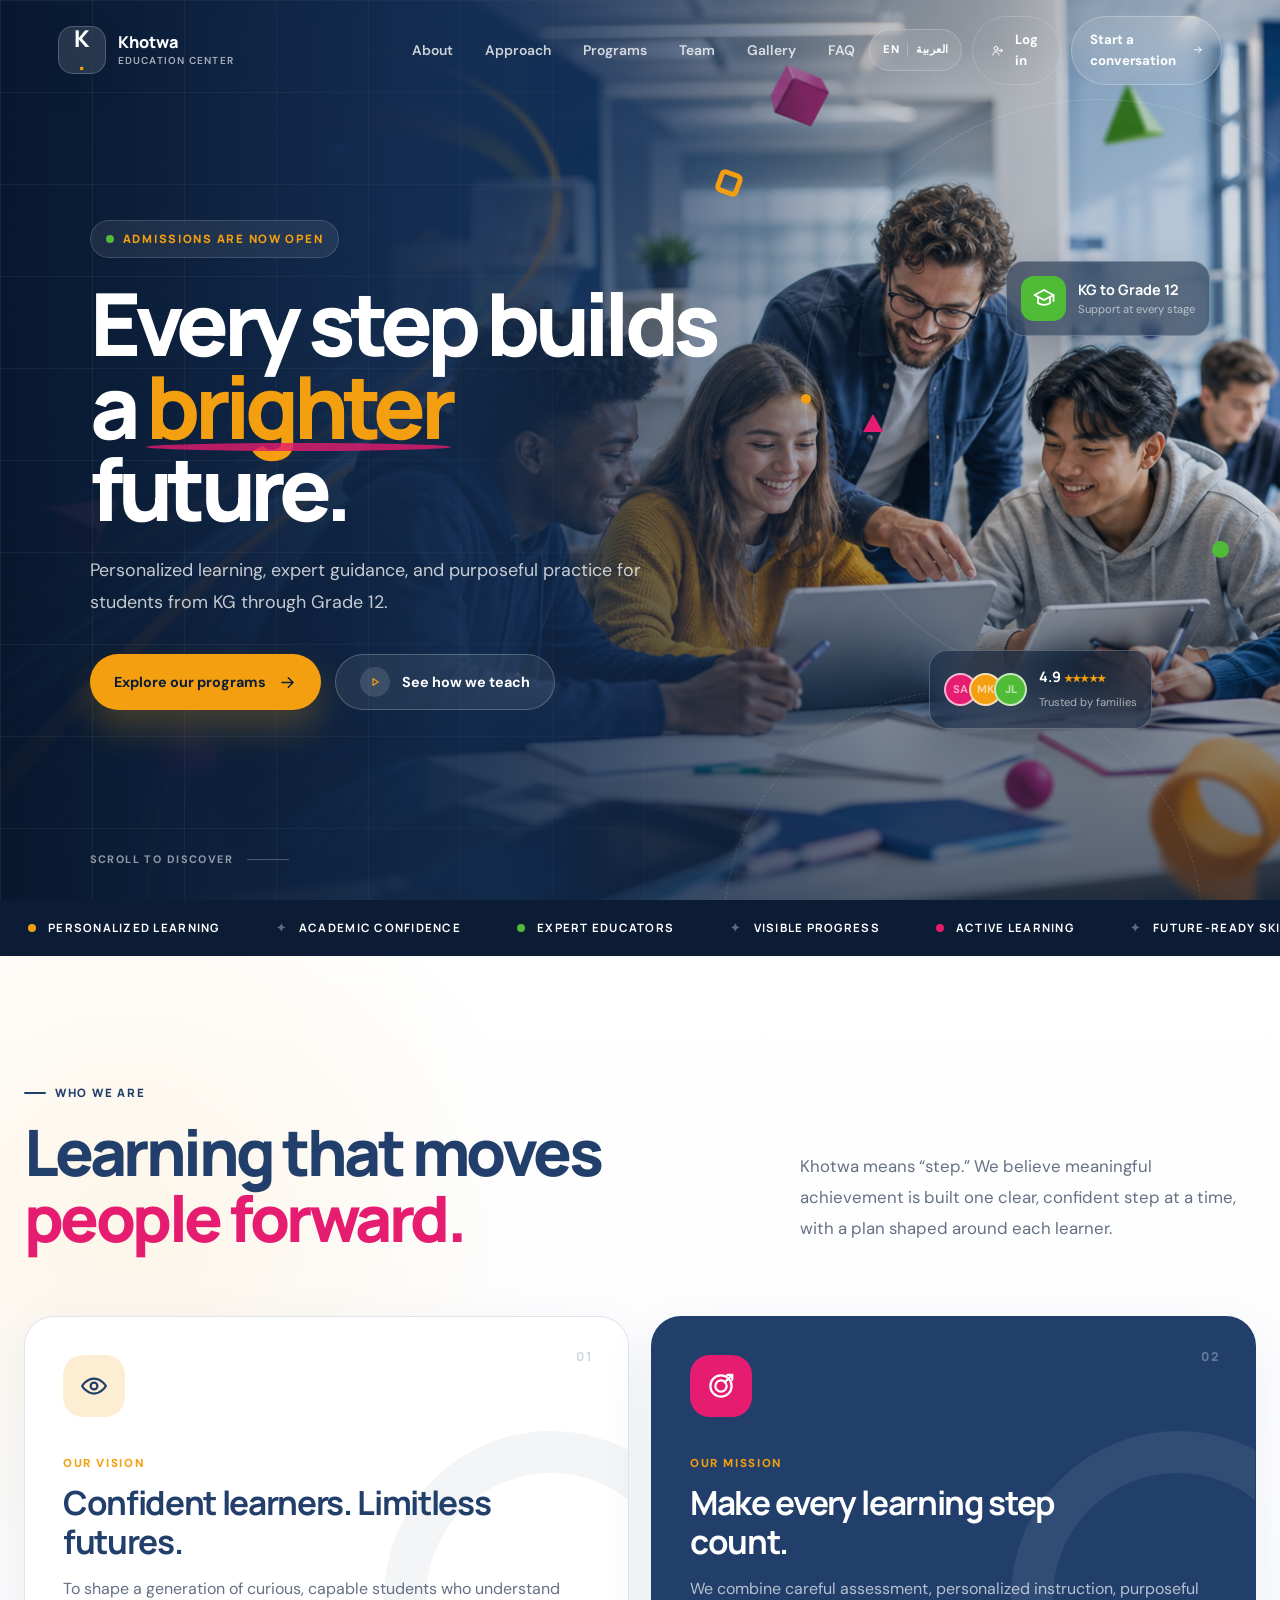
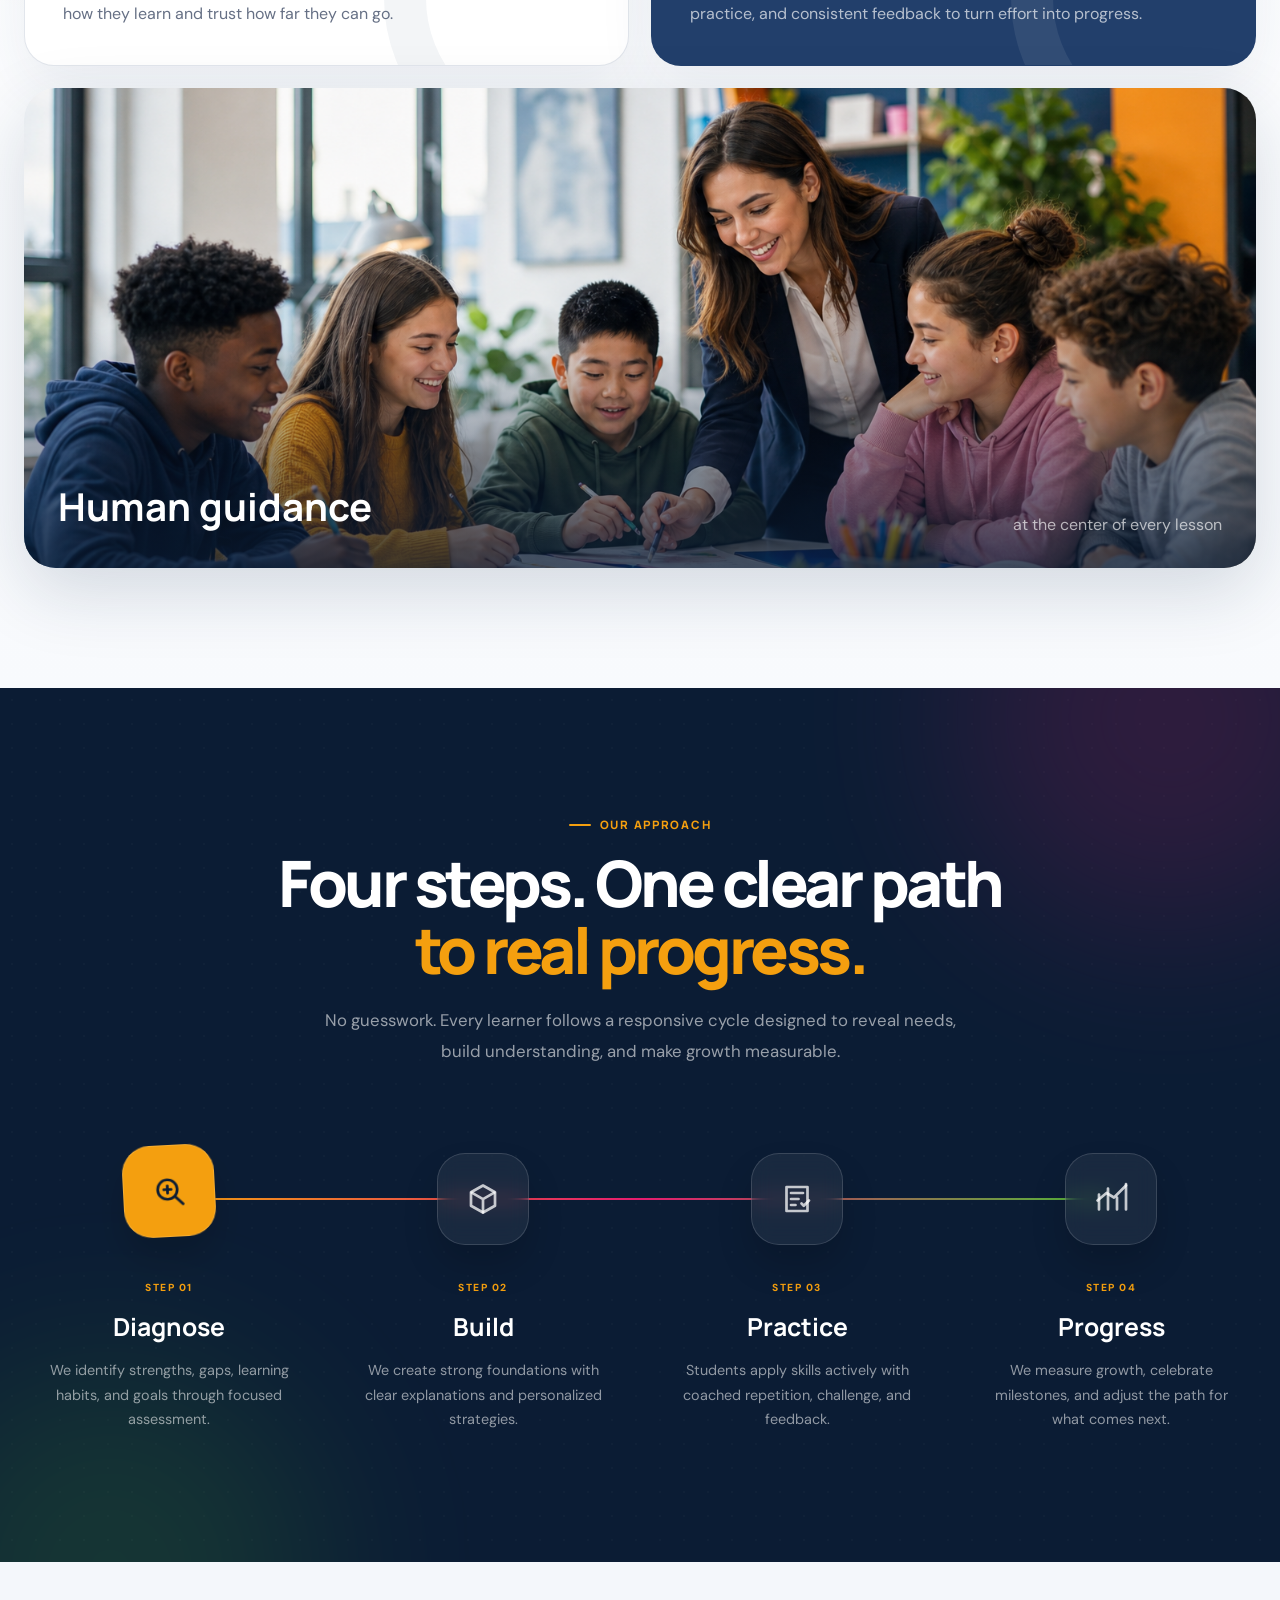
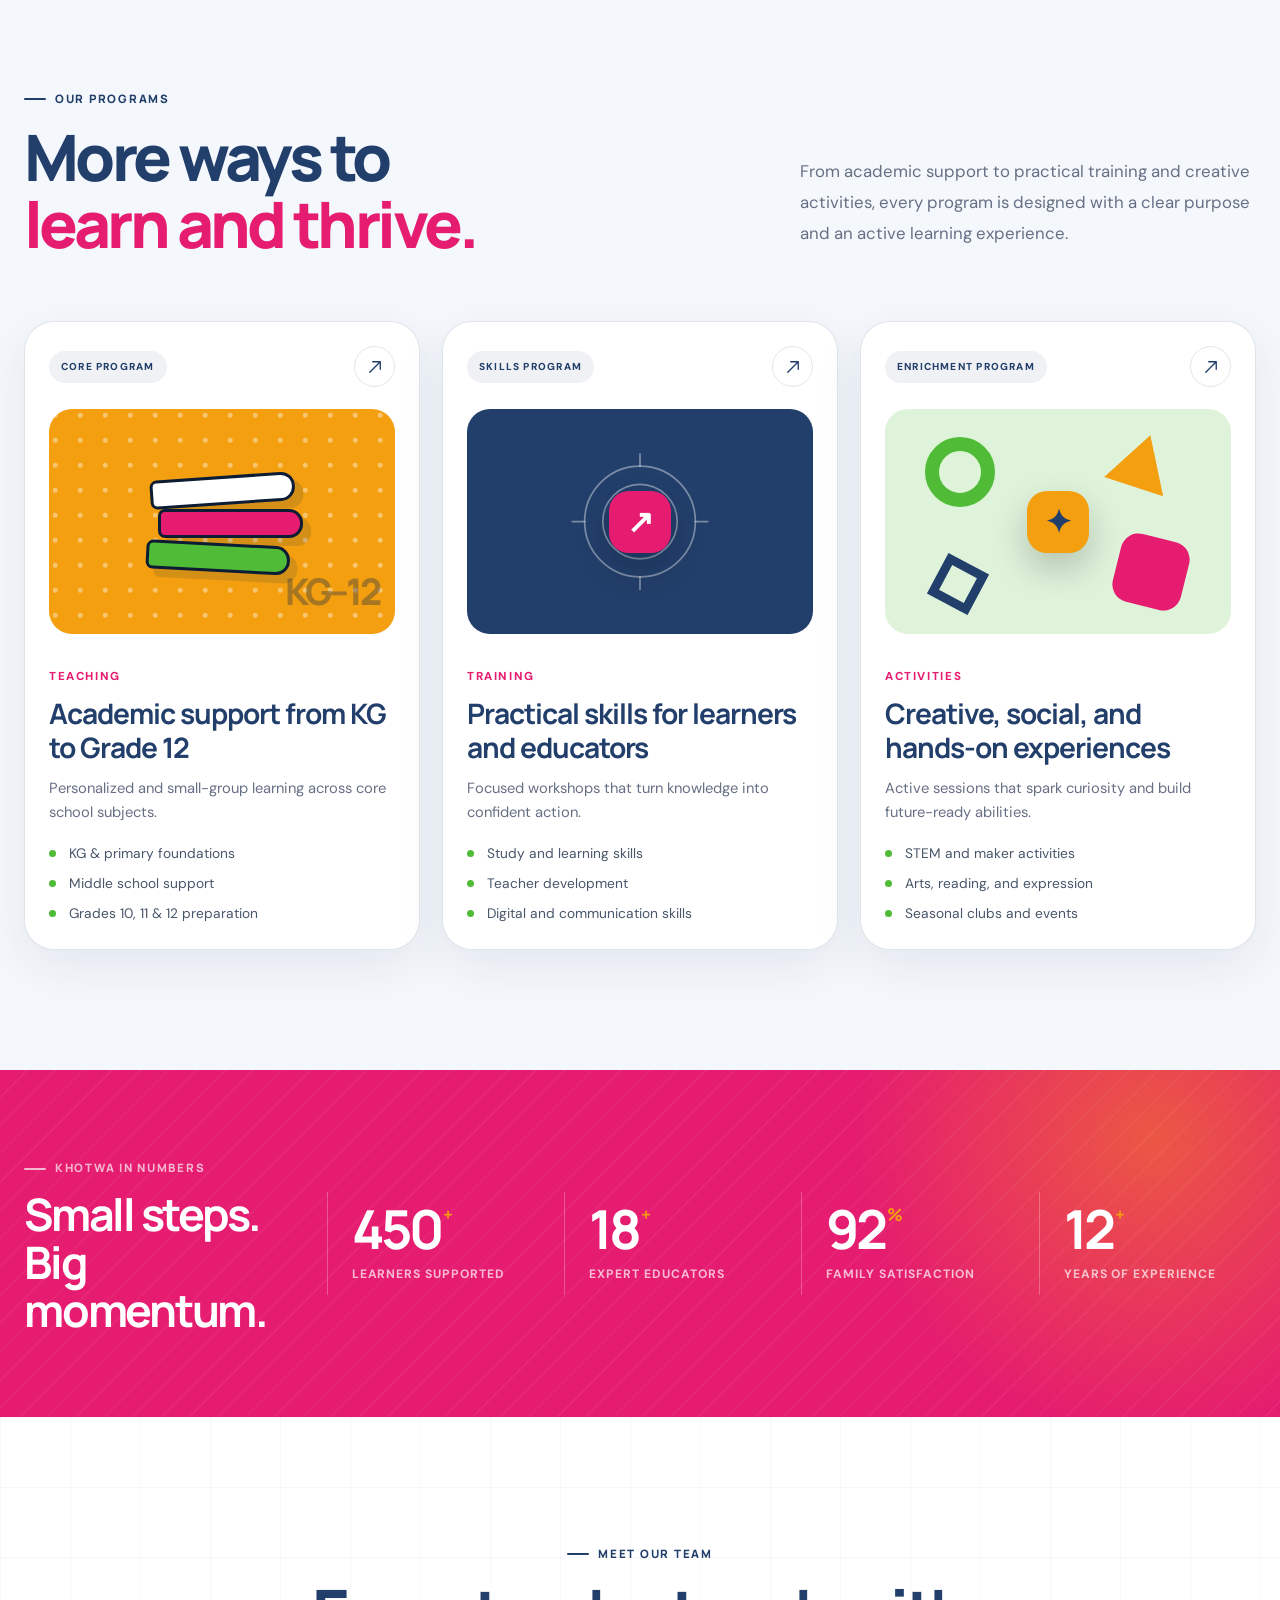
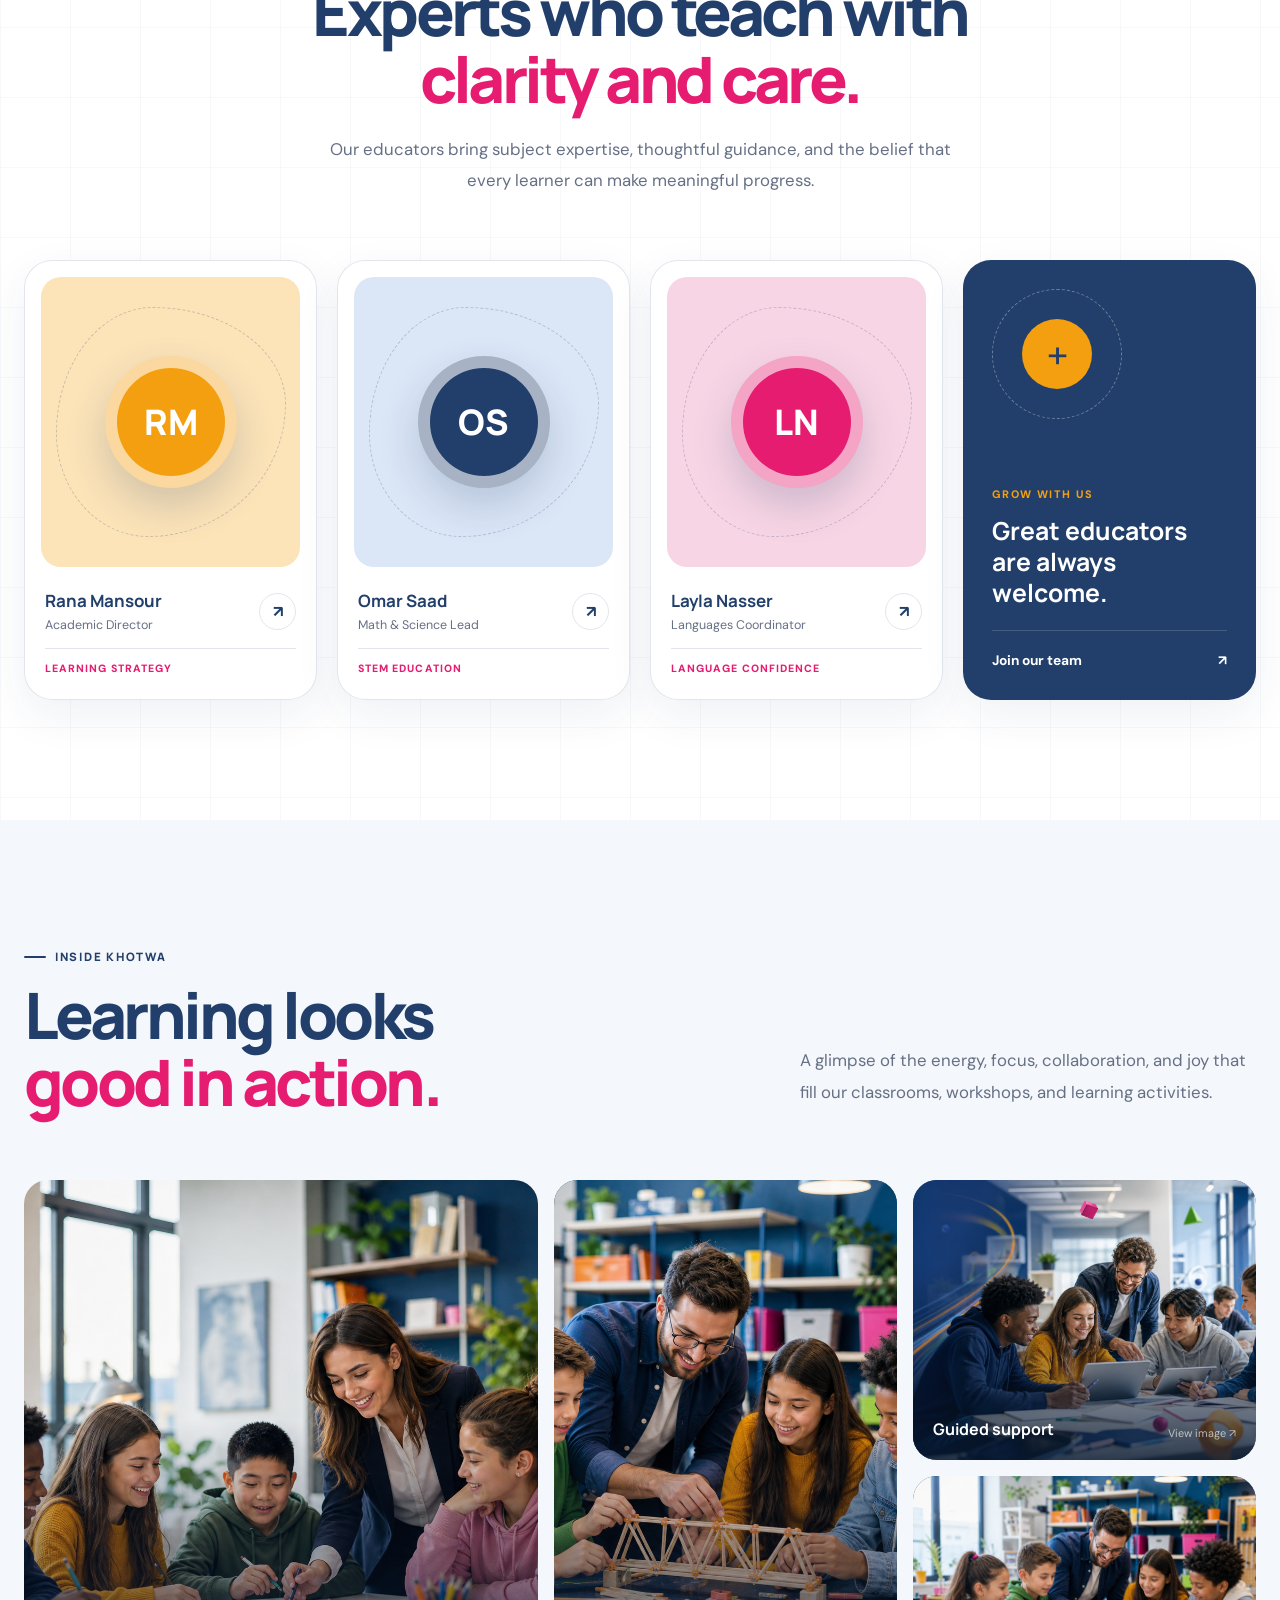
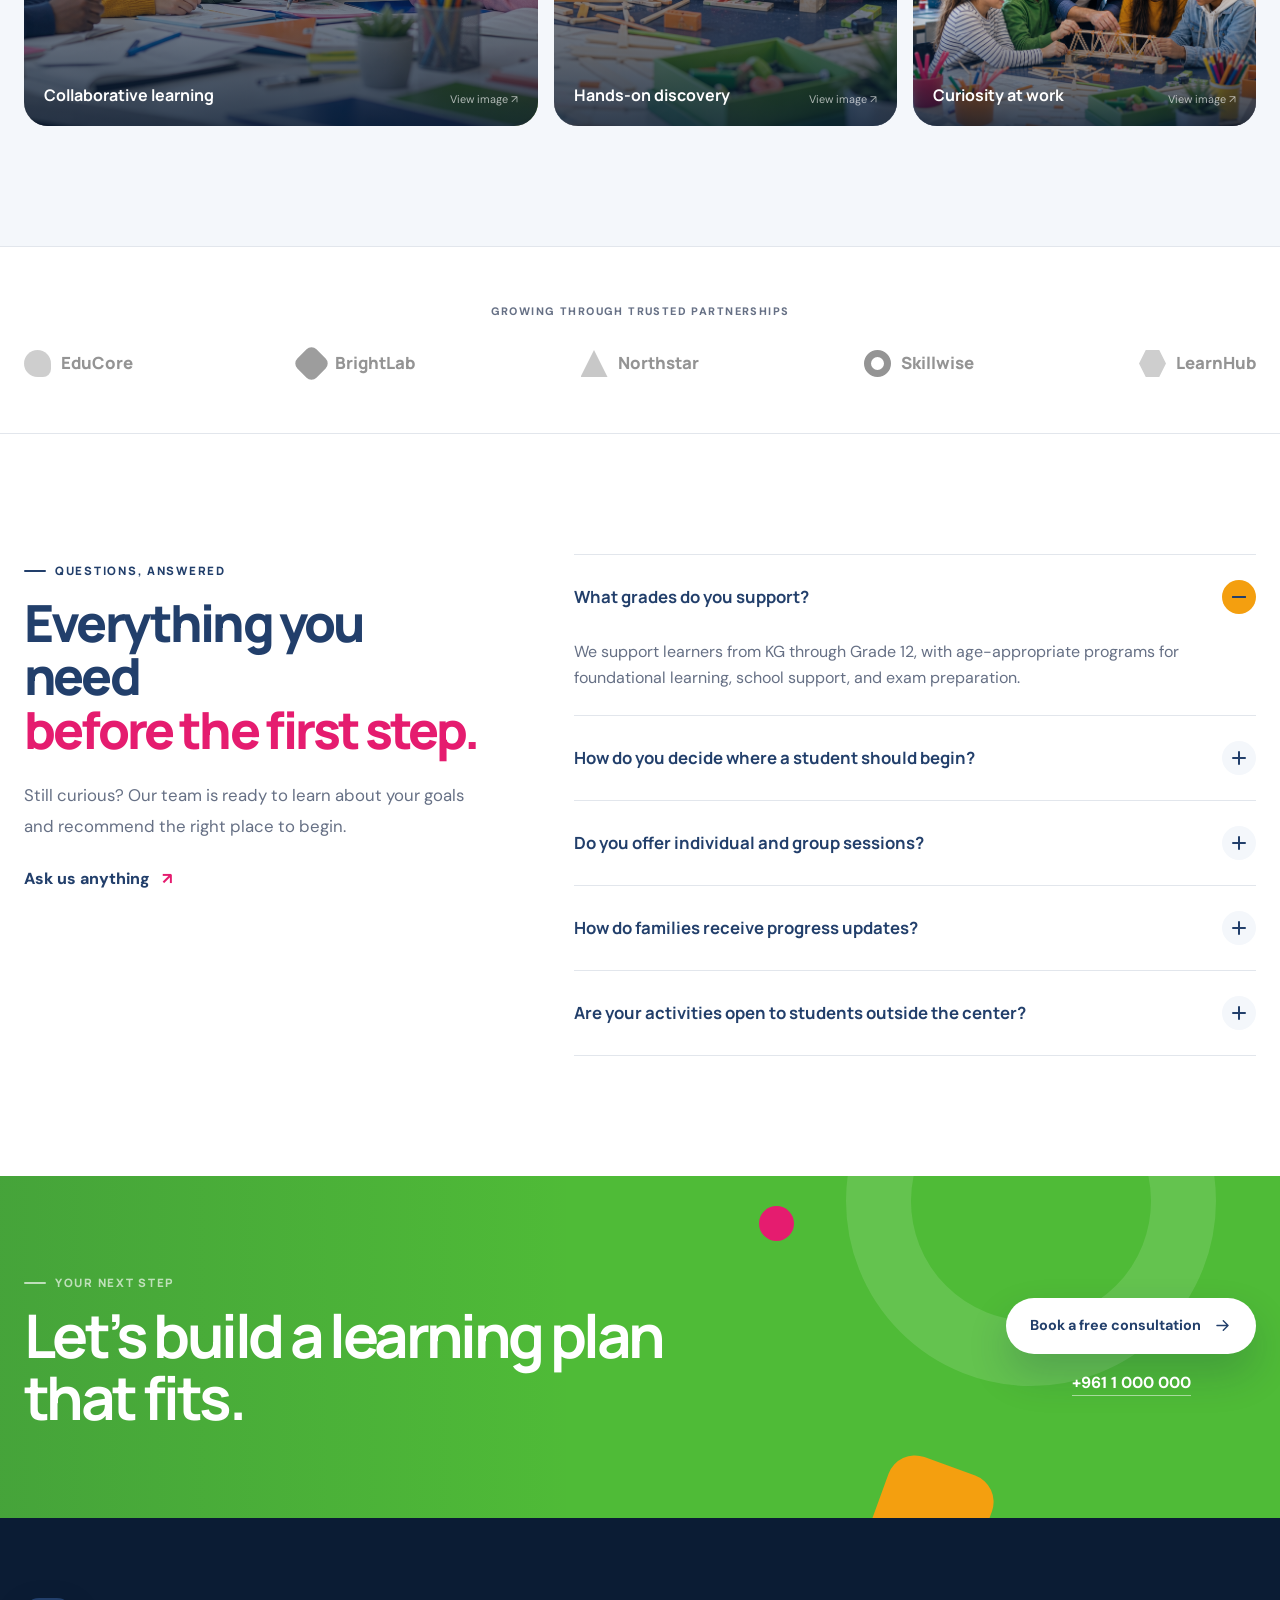
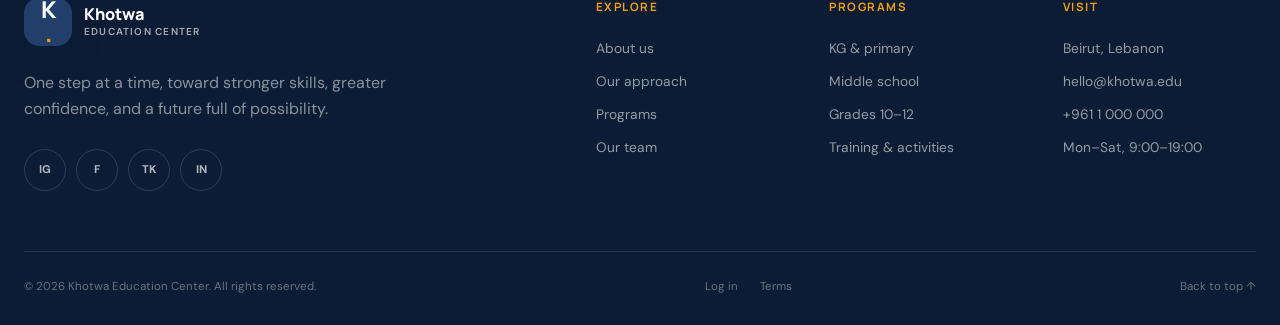
==== index.html @ 26098ad6 "Enhance admin interface and functionality - Updated CSS styles for sidebar, buttons, and form elemen" ====
<!DOCTYPE html>
<html lang="en">
<head>
  <meta charset="UTF-8">
  <meta name="viewport" content="width=device-width, initial-scale=1.0">
  <meta name="description" content="Khotwa Education Center helps students from KG to Grade 12 build confidence, skills, and lasting academic progress.">
  <meta name="theme-color" content="#223F6B">
  <title>Khotwa Education Center | Every Step Builds a Future</title>
  <link rel="preconnect" href="https://fonts.googleapis.com">
  <link rel="preconnect" href="https://fonts.gstatic.com" crossorigin>
  <link href="https://fonts.googleapis.com/css2?family=DM+Sans:wght@400;500;600;700&family=Manrope:wght@500;600;700;800&family=Tajawal:wght@400;500;600;700;800&display=swap" rel="stylesheet">
  <link rel="stylesheet" href="index.css">
</head>
<body>
  <div class="page-loader" aria-hidden="true">
    <div class="loader-mark">
      <span>K</span>
      <i></i>
    </div>
    <p>Building brighter steps</p>
  </div>

  <div class="scroll-progress" aria-hidden="true"><span></span></div>
  <div class="cursor-glow" aria-hidden="true"></div>

  <header class="site-header" id="top">
    <a class="brand" href="#home" aria-label="Khotwa Education Center home">
      <span class="brand-mark">K<span>.</span></span>
      <span class="brand-copy">
        <strong>Khotwa</strong>
        <small>Education Center</small>
      </span>
    </a>

    <nav class="desktop-nav" aria-label="Main navigation">
      <a href="#about">About</a>
      <a href="#approach">Approach</a>
      <a href="#programs">Programs</a>
      <a href="#team">Team</a>
      <a href="#gallery">Gallery</a>
      <a href="#faq">FAQ</a>
    </nav>

    <div class="header-actions">
      <button class="language-switch" type="button" data-language-toggle>
        <span data-language-current>EN</span>
        <i></i>
        <span data-language-label>العربية</span>
      </button>
      <a class="header-login" href="login.php">
        <svg viewBox="0 0 24 24" aria-hidden="true">
          <circle cx="9" cy="8" r="3.5"/>
          <path d="M3.5 20c.5-4 2.4-6 5.5-6s5 2 5.5 6M14 12h7M18 9l3 3-3 3"/>
        </svg>
        <span>Log in</span>
      </a>
      <a class="header-action magnetic" href="#contact">
        <span>Start a conversation</span>
        <svg viewBox="0 0 24 24" aria-hidden="true">
          <path d="M5 12h14M13 6l6 6-6 6"/>
        </svg>
      </a>
    </div>

    <button class="nav-toggle" type="button" aria-label="Open navigation" aria-expanded="false">
      <span></span><span></span>
    </button>
  </header>

  <div class="mobile-menu" aria-hidden="true">
    <button class="language-switch mobile-language-switch" type="button" data-language-toggle>
      <span data-language-current>EN</span>
      <i></i>
      <span data-language-label>العربية</span>
    </button>
    <nav aria-label="Mobile navigation">
      <a href="#about"><span>01</span>About</a>
      <a href="#approach"><span>02</span>Approach</a>
      <a href="#programs"><span>03</span>Programs</a>
      <a href="#team"><span>04</span>Team</a>
      <a href="#gallery"><span>05</span>Gallery</a>
      <a href="#faq"><span>06</span>FAQ</a>
      <a class="mobile-login-link" href="login.php"><span>07</span>Log in</a>
    </nav>
    <p>Learn deeply. Grow confidently.</p>
  </div>

  <main>
    <section class="hero" id="home">
      <div class="hero-media" aria-hidden="true">
        <img src="assets/images/khotwa-hero.png" alt="">
        <div class="hero-overlay"></div>
        <div class="hero-grid"></div>
      </div>

      <div class="hero-orbit orbit-one" aria-hidden="true"></div>
      <div class="hero-orbit orbit-two" aria-hidden="true"></div>
      <span class="floating-shape shape-orange" aria-hidden="true"></span>
      <span class="floating-shape shape-green" aria-hidden="true"></span>
      <span class="floating-shape shape-pink" aria-hidden="true"></span>

      <div class="hero-content">
        <div class="eyebrow hero-eyebrow">
          <span class="pulse-dot"></span>
          Admissions are now open
        </div>
        <h1>
          <span data-i18n="heroLineOne">Every step builds</span><br>
          <span data-i18n="heroArticle">a</span> <span class="changing-word" data-i18n-skip data-words="brighter,stronger,bolder">brighter</span><br class="future-line-break"> <span data-i18n="heroFuture">future.</span>
        </h1>
        <p>Personalized learning, expert guidance, and purposeful practice for students from KG through Grade 12.</p>
        <div class="hero-actions">
          <a class="button button-primary magnetic" href="#programs">
            Explore our programs
            <svg viewBox="0 0 24 24" aria-hidden="true">
              <path d="M5 12h14M13 6l6 6-6 6"/>
            </svg>
          </a>
          <a class="button button-ghost" href="#approach">
            <span class="play-icon">
              <svg viewBox="0 0 24 24" aria-hidden="true"><path d="m9 7 8 5-8 5V7Z"/></svg>
            </span>
            See how we teach
          </a>
        </div>
      </div>

      <div class="hero-note glass-card" data-float>
        <div class="note-icon">
          <svg viewBox="0 0 24 24" aria-hidden="true">
            <path d="M12 3 2.5 8 12 13l9.5-5L12 3Z"/>
            <path d="M6 10.5V16c3.2 2.5 8.8 2.5 12 0v-5.5M21.5 8v6"/>
          </svg>
        </div>
        <div>
          <strong>KG to Grade 12</strong>
          <span>Support at every stage</span>
        </div>
      </div>

      <div class="hero-rating glass-card" data-float>
        <div class="rating-avatars">
          <span>SA</span><span>MK</span><span>JL</span>
        </div>
        <div>
          <strong>4.9 <span>★★★★★</span></strong>
          <small>Trusted by families</small>
        </div>
      </div>

      <a class="scroll-cue" href="#about" aria-label="Scroll to about section">
        <span>Scroll to discover</span>
        <i></i>
      </a>
    </section>

    <section class="signal-bar" aria-label="Center highlights">
      <div class="signal-track">
        <span><i class="dot orange"></i>Personalized learning</span>
        <span><i class="spark">✦</i>Academic confidence</span>
        <span><i class="dot green"></i>Expert educators</span>
        <span><i class="spark">✦</i>Visible progress</span>
        <span><i class="dot pink"></i>Active learning</span>
        <span><i class="spark">✦</i>Future-ready skills</span>
        <span><i class="dot orange"></i>Personalized learning</span>
        <span><i class="spark">✦</i>Academic confidence</span>
        <span><i class="dot green"></i>Expert educators</span>
        <span><i class="spark">✦</i>Visible progress</span>
        <span><i class="dot pink"></i>Active learning</span>
        <span><i class="spark">✦</i>Future-ready skills</span>
      </div>
    </section>

    <section class="vision-section section" id="about">
      <div class="section-shell">
        <div class="section-intro split-intro" data-reveal>
          <div>
            <span class="eyebrow dark">Who we are</span>
            <h2>Learning that moves<br><span>people forward.</span></h2>
          </div>
          <p>Khotwa means “step.” We believe meaningful achievement is built one clear, confident step at a time, with a plan shaped around each learner.</p>
        </div>

        <div class="vision-grid">
          <article class="story-card story-vision" data-reveal data-tilt>
            <span class="card-number">01</span>
            <div class="story-icon">
              <svg viewBox="0 0 24 24" aria-hidden="true">
                <path d="M2.5 12s3.5-6 9.5-6 9.5 6 9.5 6-3.5 6-9.5 6-9.5-6-9.5-6Z"/>
                <circle cx="12" cy="12" r="2.7"/>
              </svg>
            </div>
            <div>
              <span>Our vision</span>
              <h3>Confident learners. Limitless futures.</h3>
              <p>To shape a generation of curious, capable students who understand how they learn and trust how far they can go.</p>
            </div>
          </article>

          <article class="story-card story-mission" data-reveal data-tilt>
            <span class="card-number">02</span>
            <div class="story-icon">
              <svg viewBox="0 0 24 24" aria-hidden="true">
                <circle cx="12" cy="12" r="8.5"/>
                <circle cx="12" cy="12" r="4.5"/>
                <path d="m15 9 6-6M17 3h4v4"/>
              </svg>
            </div>
            <div>
              <span>Our mission</span>
              <h3>Make every learning step count.</h3>
              <p>We combine careful assessment, personalized instruction, purposeful practice, and consistent feedback to turn effort into progress.</p>
            </div>
          </article>

          <figure class="vision-photo" data-reveal>
            <img src="assets/images/khotwa-classroom-gallery.png" alt="Teacher guiding students through a collaborative classroom activity">
            <figcaption>
              <strong>Human guidance</strong>
              <span>at the center of every lesson</span>
            </figcaption>
          </figure>
        </div>
      </div>
    </section>

    <section class="approach-section section" id="approach">
      <div class="approach-glow glow-one" aria-hidden="true"></div>
      <div class="approach-glow glow-two" aria-hidden="true"></div>
      <div class="section-shell">
        <div class="section-intro centered light" data-reveal>
          <span class="eyebrow">Our approach</span>
          <h2>Four steps. One clear path<br><span>to real progress.</span></h2>
          <p>No guesswork. Every learner follows a responsive cycle designed to reveal needs, build understanding, and make growth measurable.</p>
        </div>

        <div class="approach-path" data-reveal>
          <div class="path-line"><span></span></div>

          <article class="approach-step active" data-step="01">
            <div class="step-node">
              <svg viewBox="0 0 24 24" aria-hidden="true">
                <circle cx="11" cy="11" r="6.5"/><path d="m16 16 5 5M8.5 11h5M11 8.5v5"/>
              </svg>
            </div>
            <span>Step 01</span>
            <h3>Diagnose</h3>
            <p>We identify strengths, gaps, learning habits, and goals through focused assessment.</p>
          </article>

          <article class="approach-step" data-step="02">
            <div class="step-node">
              <svg viewBox="0 0 24 24" aria-hidden="true">
                <path d="m12 3 8 4.5v9L12 21l-8-4.5v-9L12 3Z"/>
                <path d="m4.5 7.8 7.5 4.3 7.5-4.3M12 12v9"/>
              </svg>
            </div>
            <span>Step 02</span>
            <h3>Build</h3>
            <p>We create strong foundations with clear explanations and personalized strategies.</p>
          </article>

          <article class="approach-step" data-step="03">
            <div class="step-node">
              <svg viewBox="0 0 24 24" aria-hidden="true">
                <path d="M5 4h14v16H5zM8 8h8M8 12h5M8 16h3"/>
                <path d="m15 15 1.5 1.5L20 13"/>
              </svg>
            </div>
            <span>Step 03</span>
            <h3>Practice</h3>
            <p>Students apply skills actively with coached repetition, challenge, and feedback.</p>
          </article>

          <article class="approach-step" data-step="04">
            <div class="step-node">
              <svg viewBox="0 0 24 24" aria-hidden="true">
                <path d="M4 19V9M10 19V5M16 19v-8M22 19V2"/>
                <path d="m3 13 6-5 5 3 8-8"/>
              </svg>
            </div>
            <span>Step 04</span>
            <h3>Progress</h3>
            <p>We measure growth, celebrate milestones, and adjust the path for what comes next.</p>
          </article>
        </div>
      </div>
    </section>

    <section class="programs-section section" id="programs">
      <div class="section-shell">
        <div class="section-intro split-intro" data-reveal>
          <div>
            <span class="eyebrow dark">Our programs</span>
            <h2>More ways to<br><span>learn and thrive.</span></h2>
          </div>
          <p>From academic support to practical training and creative activities, every program is designed with a clear purpose and an active learning experience.</p>
        </div>

        <div class="program-grid">
          <article class="program-card program-teaching" data-reveal data-tilt>
            <div class="program-top">
              <span class="program-label">Core program</span>
              <span class="program-arrow">
                <svg viewBox="0 0 24 24" aria-hidden="true"><path d="M5 19 19 5M9 5h10v10"/></svg>
              </span>
            </div>
            <div class="program-visual">
              <div class="book-stack" aria-hidden="true">
                <span></span><span></span><span></span>
              </div>
              <span class="visual-grade">KG–12</span>
            </div>
            <div class="program-copy">
              <span>Teaching</span>
              <h3>Academic support from KG to Grade 12</h3>
              <p>Personalized and small-group learning across core school subjects.</p>
              <ul>
                <li>KG &amp; primary foundations</li>
                <li>Middle school support</li>
                <li>Grades 10, 11 &amp; 12 preparation</li>
              </ul>
            </div>
          </article>

          <article class="program-card program-training" data-reveal data-tilt>
            <div class="program-top">
              <span class="program-label">Skills program</span>
              <span class="program-arrow">
                <svg viewBox="0 0 24 24" aria-hidden="true"><path d="M5 19 19 5M9 5h10v10"/></svg>
              </span>
            </div>
            <div class="program-visual">
              <svg class="training-rings" viewBox="0 0 220 150" aria-hidden="true">
                <circle cx="110" cy="75" r="58"/>
                <circle cx="110" cy="75" r="39"/>
                <circle cx="110" cy="75" r="20"/>
                <path d="M110 17V4M168 75h13M110 133v13M52 75H39"/>
              </svg>
              <span class="visual-symbol">↗</span>
            </div>
            <div class="program-copy">
              <span>Training</span>
              <h3>Practical skills for learners and educators</h3>
              <p>Focused workshops that turn knowledge into confident action.</p>
              <ul>
                <li>Study and learning skills</li>
                <li>Teacher development</li>
                <li>Digital and communication skills</li>
              </ul>
            </div>
          </article>

          <article class="program-card program-activities" data-reveal data-tilt>
            <div class="program-top">
              <span class="program-label">Enrichment program</span>
              <span class="program-arrow">
                <svg viewBox="0 0 24 24" aria-hidden="true"><path d="M5 19 19 5M9 5h10v10"/></svg>
              </span>
            </div>
            <div class="program-visual">
              <div class="activity-shapes" aria-hidden="true">
                <span></span><span></span><span></span><span></span>
              </div>
              <span class="visual-symbol">✦</span>
            </div>
            <div class="program-copy">
              <span>Activities</span>
              <h3>Creative, social, and hands-on experiences</h3>
              <p>Active sessions that spark curiosity and build future-ready abilities.</p>
              <ul>
                <li>STEM and maker activities</li>
                <li>Arts, reading, and expression</li>
                <li>Seasonal clubs and events</li>
              </ul>
            </div>
          </article>
        </div>
      </div>
    </section>

    <section class="stats-section" aria-label="Quick statistics">
      <div class="stats-pattern" aria-hidden="true"></div>
      <div class="section-shell stats-grid">
        <div class="stats-heading" data-reveal>
          <span class="eyebrow">Khotwa in numbers</span>
          <h2>Small steps.<br>Big momentum.</h2>
        </div>
        <div class="stat-item" data-reveal>
          <strong><span data-counter="450">0</span><sup>+</sup></strong>
          <p>learners supported</p>
        </div>
        <div class="stat-item" data-reveal>
          <strong><span data-counter="18">0</span><sup>+</sup></strong>
          <p>expert educators</p>
        </div>
        <div class="stat-item" data-reveal>
          <strong><span data-counter="92">0</span><sup>%</sup></strong>
          <p>family satisfaction</p>
        </div>
        <div class="stat-item" data-reveal>
          <strong><span data-counter="12">0</span><sup>+</sup></strong>
          <p>years of experience</p>
        </div>
      </div>
    </section>

    <section class="team-section section" id="team">
      <div class="section-shell">
        <div class="section-intro centered" data-reveal>
          <span class="eyebrow dark">Meet our team</span>
          <h2>Experts who teach with<br><span>clarity and care.</span></h2>
          <p>Our educators bring subject expertise, thoughtful guidance, and the belief that every learner can make meaningful progress.</p>
        </div>

        <div class="team-grid">
          <article class="team-card" data-reveal>
            <div class="team-portrait portrait-one">
              <span class="portrait-initials">RM</span>
              <div class="portrait-shape"></div>
            </div>
            <div class="team-info">
              <div>
                <h3>Rana Mansour</h3>
                <p>Academic Director</p>
              </div>
              <a href="#contact" aria-label="Contact Rana Mansour">↗</a>
            </div>
            <span class="team-specialty">Learning strategy</span>
          </article>

          <article class="team-card" data-reveal>
            <div class="team-portrait portrait-two">
              <span class="portrait-initials">OS</span>
              <div class="portrait-shape"></div>
            </div>
            <div class="team-info">
              <div>
                <h3>Omar Saad</h3>
                <p>Math &amp; Science Lead</p>
              </div>
              <a href="#contact" aria-label="Contact Omar Saad">↗</a>
            </div>
            <span class="team-specialty">STEM education</span>
          </article>

          <article class="team-card" data-reveal>
            <div class="team-portrait portrait-three">
              <span class="portrait-initials">LN</span>
              <div class="portrait-shape"></div>
            </div>
            <div class="team-info">
              <div>
                <h3>Layla Nasser</h3>
                <p>Languages Coordinator</p>
              </div>
              <a href="#contact" aria-label="Contact Layla Nasser">↗</a>
            </div>
            <span class="team-specialty">Language confidence</span>
          </article>

          <article class="team-card team-join" data-reveal>
            <div class="join-orbit">
              <span>+</span>
            </div>
            <div>
              <span>Grow with us</span>
              <h3>Great educators are always welcome.</h3>
              <a href="mailto:hello@khotwa.edu">Join our team <b>↗</b></a>
            </div>
          </article>
        </div>
      </div>
    </section>

    <section class="gallery-section section" id="gallery">
      <div class="section-shell">
        <div class="section-intro split-intro" data-reveal>
          <div>
            <span class="eyebrow dark">Inside Khotwa</span>
            <h2>Learning looks<br><span>good in action.</span></h2>
          </div>
          <p>A glimpse of the energy, focus, collaboration, and joy that fill our classrooms, workshops, and learning activities.</p>
        </div>

        <div class="gallery-grid">
          <button class="gallery-item gallery-wide" type="button" data-image="assets/images/khotwa-classroom-gallery.png" data-caption="Collaborative learning">
            <img src="assets/images/khotwa-classroom-gallery.png" alt="Students learning together with their teacher">
            <span><b>Collaborative learning</b><i>View image ↗</i></span>
          </button>
          <button class="gallery-item gallery-tall" type="button" data-image="assets/images/khotwa-stem-gallery.png" data-caption="Hands-on discovery">
            <img src="assets/images/khotwa-stem-gallery.png" alt="Students building a project during a STEM activity">
            <span><b>Hands-on discovery</b><i>View image ↗</i></span>
          </button>
          <button class="gallery-item gallery-crop-one" type="button" data-image="assets/images/khotwa-hero.png" data-caption="Guided academic support">
            <img src="assets/images/khotwa-hero.png" alt="Teacher supporting students around a learning table">
            <span><b>Guided support</b><i>View image ↗</i></span>
          </button>
          <button class="gallery-item gallery-crop-two" type="button" data-image="assets/images/khotwa-stem-gallery.png" data-caption="Curiosity at work">
            <img src="assets/images/khotwa-stem-gallery.png" alt="Young students focused on a classroom project">
            <span><b>Curiosity at work</b><i>View image ↗</i></span>
          </button>
          <div class="gallery-quote" data-reveal>
            <span>“</span>
            <blockquote>Tell me and I forget. Teach me and I remember. Involve me and I learn.</blockquote>
            <cite>Learning through experience</cite>
          </div>
        </div>
      </div>
    </section>

    <section class="partners-section" aria-label="Our partners">
      <div class="section-shell">
        <p>Growing through trusted partnerships</p>
        <div class="partner-logos">
          <span><i class="partner-mark mark-one"></i>EduCore</span>
          <span><i class="partner-mark mark-two"></i>BrightLab</span>
          <span><i class="partner-mark mark-three"></i>Northstar</span>
          <span><i class="partner-mark mark-four"></i>Skillwise</span>
          <span><i class="partner-mark mark-five"></i>LearnHub</span>
        </div>
      </div>
    </section>

    <section class="faq-section section" id="faq">
      <div class="section-shell faq-layout">
        <div class="faq-intro" data-reveal>
          <span class="eyebrow dark">Questions, answered</span>
          <h2>Everything you need<br><span>before the first step.</span></h2>
          <p>Still curious? Our team is ready to learn about your goals and recommend the right place to begin.</p>
          <a class="text-link" href="#contact">Ask us anything <span>↗</span></a>
        </div>

        <div class="faq-list" data-reveal>
          <article class="faq-item open">
            <button type="button" aria-expanded="true">
              <span>What grades do you support?</span>
              <i></i>
            </button>
            <div class="faq-answer">
              <p>We support learners from KG through Grade 12, with age-appropriate programs for foundational learning, school support, and exam preparation.</p>
            </div>
          </article>
          <article class="faq-item">
            <button type="button" aria-expanded="false">
              <span>How do you decide where a student should begin?</span>
              <i></i>
            </button>
            <div class="faq-answer">
              <p>Every journey starts with a conversation and a focused diagnostic assessment. We use the results to build a clear learning plan around the student's current needs and goals.</p>
            </div>
          </article>
          <article class="faq-item">
            <button type="button" aria-expanded="false">
              <span>Do you offer individual and group sessions?</span>
              <i></i>
            </button>
            <div class="faq-answer">
              <p>Yes. Depending on the subject, goal, and learner profile, we offer individual sessions and carefully matched small groups.</p>
            </div>
          </article>
          <article class="faq-item">
            <button type="button" aria-expanded="false">
              <span>How do families receive progress updates?</span>
              <i></i>
            </button>
            <div class="faq-answer">
              <p>Families receive regular feedback on attendance, completed skills, current priorities, and measurable learning progress.</p>
            </div>
          </article>
          <article class="faq-item">
            <button type="button" aria-expanded="false">
              <span>Are your activities open to students outside the center?</span>
              <i></i>
            </button>
            <div class="faq-answer">
              <p>Many workshops, seasonal clubs, and special activities are open to the wider community. Availability may vary by age group and schedule.</p>
            </div>
          </article>
        </div>
      </div>
    </section>

    <section class="contact-section" id="contact">
      <div class="contact-art" aria-hidden="true">
        <span></span><span></span><span></span>
      </div>
      <div class="section-shell contact-inner" data-reveal>
        <div>
          <span class="eyebrow">Your next step</span>
          <h2>Let’s build a learning plan<br>that fits.</h2>
        </div>
        <div class="contact-actions">
          <a class="button button-light magnetic" href="mailto:hello@khotwa.edu">
            Book a free consultation
            <svg viewBox="0 0 24 24" aria-hidden="true"><path d="M5 12h14M13 6l6 6-6 6"/></svg>
          </a>
          <a href="tel:+9611000000">+961 1 000 000</a>
        </div>
      </div>
    </section>
  </main>

  <footer class="site-footer">
    <div class="section-shell">
      <div class="footer-main">
        <div class="footer-brand">
          <a class="brand brand-light" href="#home">
            <span class="brand-mark">K<span>.</span></span>
            <span class="brand-copy">
              <strong>Khotwa</strong>
              <small>Education Center</small>
            </span>
          </a>
          <p>One step at a time, toward stronger skills, greater confidence, and a future full of possibility.</p>
          <div class="social-links" aria-label="Social media links">
            <a href="#" aria-label="Instagram">ig</a>
            <a href="#" aria-label="Facebook">f</a>
            <a href="#" aria-label="TikTok">tk</a>
            <a href="#" aria-label="LinkedIn">in</a>
          </div>
        </div>

        <div class="footer-links">
          <div>
            <h3>Explore</h3>
            <a href="#about">About us</a>
            <a href="#approach">Our approach</a>
            <a href="#programs">Programs</a>
            <a href="#team">Our team</a>
          </div>
          <div>
            <h3>Programs</h3>
            <a href="#programs">KG &amp; primary</a>
            <a href="#programs">Middle school</a>
            <a href="#programs">Grades 10–12</a>
            <a href="#programs">Training &amp; activities</a>
          </div>
          <div>
            <h3>Visit</h3>
            <p>Beirut, Lebanon</p>
            <a href="mailto:hello@khotwa.edu">hello@khotwa.edu</a>
            <a href="tel:+9611000000">+961 1 000 000</a>
            <p>Mon–Sat, 9:00–19:00</p>
          </div>
        </div>
      </div>
      <div class="footer-bottom">
        <p>© <span id="year"></span> Khotwa Education Center. All rights reserved.</p>
        <div><a href="login.php">Log in</a><a href="terms.html">Terms</a></div>
        <a href="#home">Back to top ↑</a>
      </div>
    </div>
  </footer>

  <div class="lightbox" role="dialog" aria-modal="true" aria-label="Gallery image" aria-hidden="true">
    <button class="lightbox-close" type="button" aria-label="Close gallery">×</button>
    <figure>
      <img src="" alt="">
      <figcaption></figcaption>
    </figure>
  </div>

  <script src="language.js"></script>
  <script src="index.js"></script>
</body>
</html>
---- index.css ----
:root {
  --navy: #223f6b;
  --navy-dark: #142a49;
  --navy-deep: #0b1c34;
  --orange: #f49f0f;
  --green: #4fbb37;
  --pink: #e51c6f;
  --ink: #142238;
  --muted: #667085;
  --paper: #ffffff;
  --soft: #f4f7fb;
  --line: rgba(34, 63, 107, 0.13);
  --display: "Manrope", sans-serif;
  --body: "DM Sans", sans-serif;
  --shadow: 0 24px 70px rgba(20, 42, 73, 0.16);
  --ease: cubic-bezier(0.22, 1, 0.36, 1);
}

* {
  box-sizing: border-box;
}

html {
  scroll-behavior: smooth;
}

body {
  min-width: 320px;
  margin: 0;
  color: var(--ink);
  background: var(--paper);
  font-family: var(--body);
  line-height: 1.6;
  overflow-x: hidden;
}

body.menu-open,
body.lightbox-open {
  overflow: hidden;
}

::selection {
  color: var(--paper);
  background: var(--pink);
}

::-webkit-scrollbar {
  width: 8px;
}

::-webkit-scrollbar-track {
  background: #edf1f6;
}

::-webkit-scrollbar-thumb {
  border: 2px solid #edf1f6;
  border-radius: 20px;
  background: var(--navy);
}

a {
  color: inherit;
  text-decoration: none;
}

button,
input {
  font: inherit;
}

button {
  color: inherit;
}

img,
svg {
  display: block;
}

img {
  max-width: 100%;
}

svg {
  fill: none;
  stroke: currentColor;
  stroke-linecap: round;
  stroke-linejoin: round;
  stroke-width: 1.8;
}

.page-loader {
  position: fixed;
  inset: 0;
  z-index: 9999;
  display: grid;
  place-content: center;
  gap: 18px;
  color: var(--paper);
  background: var(--navy-deep);
  transition: opacity 0.6s ease, visibility 0.6s ease;
}

.page-loader.is-hidden {
  visibility: hidden;
  opacity: 0;
}

.page-loader p {
  margin: 0;
  color: rgba(255, 255, 255, 0.58);
  font-size: 0.72rem;
  font-weight: 700;
  letter-spacing: 0.18em;
  text-align: center;
  text-transform: uppercase;
}

.loader-mark {
  position: relative;
  display: grid;
  width: 74px;
  height: 74px;
  margin: auto;
  place-items: center;
  border: 1px solid rgba(255, 255, 255, 0.15);
  border-radius: 24px;
  font-family: var(--display);
  font-size: 2rem;
  font-weight: 800;
}

.loader-mark span {
  position: relative;
  z-index: 1;
}

.loader-mark i {
  position: absolute;
  inset: -1px;
  border-top: 3px solid var(--orange);
  border-right: 3px solid transparent;
  border-radius: 24px;
  animation: loaderSpin 1s linear infinite;
}

.scroll-progress {
  position: fixed;
  top: 0;
  right: 0;
  left: 0;
  z-index: 1001;
  height: 3px;
  pointer-events: none;
}

.scroll-progress span {
  display: block;
  width: 0;
  height: 100%;
  background: linear-gradient(90deg, var(--orange), var(--pink), var(--green));
}

.cursor-glow {
  position: fixed;
  z-index: 100;
  width: 28px;
  height: 28px;
  border: 1px solid rgba(244, 159, 15, 0.7);
  border-radius: 50%;
  pointer-events: none;
  opacity: 0;
  transform: translate(-50%, -50%);
  transition: width 0.25s ease, height 0.25s ease, opacity 0.25s ease;
}

.cursor-glow.is-active {
  width: 54px;
  height: 54px;
  border-color: rgba(229, 28, 111, 0.55);
}

.section {
  padding: 120px 0;
}

.section-shell {
  width: min(1240px, calc(100% - 48px));
  margin: 0 auto;
}

.eyebrow {
  display: inline-flex;
  align-items: center;
  gap: 9px;
  color: var(--orange);
  font-family: var(--display);
  font-size: 0.72rem;
  font-weight: 800;
  letter-spacing: 0.15em;
  text-transform: uppercase;
}

.eyebrow::before {
  width: 22px;
  height: 2px;
  border-radius: 9px;
  background: currentColor;
  content: "";
}

.eyebrow.dark {
  color: var(--navy);
}

.section-intro {
  margin-bottom: 64px;
}

.section-intro h2,
.faq-intro h2 {
  margin: 16px 0 0;
  color: var(--navy);
  font-family: var(--display);
  font-size: clamp(2.35rem, 5vw, 4.7rem);
  font-weight: 800;
  letter-spacing: -0.055em;
  line-height: 1.04;
}

.section-intro h2 span,
.faq-intro h2 span {
  color: var(--pink);
}

.section-intro p,
.faq-intro > p {
  color: var(--muted);
  font-size: 1.05rem;
  line-height: 1.85;
}

.split-intro {
  display: grid;
  grid-template-columns: 1.1fr 0.72fr;
  gap: 80px;
  align-items: end;
}

.split-intro p {
  margin: 0 0 8px;
}

.centered {
  max-width: 830px;
  margin-right: auto;
  margin-left: auto;
  text-align: center;
}

.centered .eyebrow {
  justify-content: center;
}

.centered p {
  max-width: 650px;
  margin: 22px auto 0;
}

[data-reveal] {
  opacity: 0;
  transform: translateY(36px);
  transition: opacity 0.85s var(--ease), transform 0.85s var(--ease);
}

[data-reveal].is-visible {
  opacity: 1;
  transform: translateY(0);
}

.site-header {
  position: fixed;
  top: 0;
  right: 0;
  left: 0;
  z-index: 1000;
  display: grid;
  grid-template-columns: 1fr auto 1fr;
  align-items: center;
  min-height: 88px;
  padding: 16px clamp(24px, 4.5vw, 72px);
  color: var(--paper);
  transition: min-height 0.35s ease, background 0.35s ease, box-shadow 0.35s ease;
}

.site-header.is-scrolled {
  min-height: 72px;
  color: var(--ink);
  background: rgba(255, 255, 255, 0.9);
  box-shadow: 0 8px 35px rgba(14, 34, 60, 0.1);
  backdrop-filter: blur(18px);
}

.brand {
  display: inline-flex;
  align-items: center;
  width: max-content;
  gap: 12px;
}

.brand-mark {
  display: grid;
  width: 48px;
  height: 48px;
  place-items: center;
  border-radius: 15px;
  color: var(--paper);
  background: var(--navy);
  box-shadow: 0 12px 30px rgba(10, 27, 51, 0.25);
  font-family: var(--display);
  font-size: 1.45rem;
  font-weight: 800;
  line-height: 1;
}

.brand-mark span {
  color: var(--orange);
}

.site-header:not(.is-scrolled) .brand-mark {
  background: rgba(255, 255, 255, 0.12);
  border: 1px solid rgba(255, 255, 255, 0.2);
  backdrop-filter: blur(12px);
}

.brand-copy {
  display: grid;
  line-height: 1.08;
}

.brand-copy strong {
  font-family: var(--display);
  font-size: 1.02rem;
  font-weight: 800;
}

.brand-copy small {
  margin-top: 4px;
  font-size: 0.63rem;
  font-weight: 600;
  letter-spacing: 0.12em;
  opacity: 0.64;
  text-transform: uppercase;
}

.desktop-nav {
  display: flex;
  align-items: center;
  justify-content: center;
  gap: 4px;
}

.desktop-nav a {
  position: relative;
  padding: 10px 14px;
  font-size: 0.87rem;
  font-weight: 600;
  opacity: 0.78;
  transition: opacity 0.2s ease;
}

.desktop-nav a::after {
  position: absolute;
  right: 14px;
  bottom: 5px;
  left: 14px;
  height: 2px;
  border-radius: 10px;
  background: var(--orange);
  content: "";
  transform: scaleX(0);
  transform-origin: left;
  transition: transform 0.3s var(--ease);
}

.desktop-nav a:hover,
.desktop-nav a.is-active {
  opacity: 1;
}

.desktop-nav a:hover::after,
.desktop-nav a.is-active::after {
  transform: scaleX(1);
}

.header-actions {
  display: flex;
  justify-self: end;
  align-items: center;
  gap: 10px;
}

.header-login,
.header-action {
  display: inline-flex;
  align-items: center;
  gap: 10px;
  padding: 12px 18px;
  border: 1px solid rgba(255, 255, 255, 0.26);
  border-radius: 999px;
  background: rgba(255, 255, 255, 0.1);
  font-size: 0.83rem;
  font-weight: 700;
  backdrop-filter: blur(10px);
  transition: color 0.25s ease, background 0.25s ease, transform 0.25s ease;
}

.header-login {
  border-color: rgba(255, 255, 255, 0.18);
  background: transparent;
}

.header-login:hover {
  background: rgba(255, 255, 255, 0.12);
  transform: translateY(-2px);
}

.header-login svg {
  width: 18px;
}

.header-action svg {
  width: 17px;
}

.site-header.is-scrolled .header-login {
  color: var(--navy);
  border-color: rgba(34, 63, 107, 0.18);
}

.site-header.is-scrolled .header-login:hover {
  background: rgba(34, 63, 107, 0.07);
}

.site-header.is-scrolled .header-action {
  color: var(--paper);
  background: var(--navy);
}

.nav-toggle {
  display: none;
  justify-self: end;
  width: 46px;
  height: 46px;
  padding: 0;
  border: 1px solid rgba(255, 255, 255, 0.24);
  border-radius: 15px;
  background: rgba(255, 255, 255, 0.1);
}

.nav-toggle span {
  display: block;
  width: 19px;
  height: 2px;
  margin: 5px auto;
  border-radius: 5px;
  background: currentColor;
  transition: transform 0.3s ease;
}

.site-header.is-scrolled .nav-toggle {
  border-color: var(--line);
  background: var(--paper);
}

.menu-open .nav-toggle span:first-child {
  transform: translateY(3.5px) rotate(45deg);
}

.menu-open .nav-toggle span:last-child {
  transform: translateY(-3.5px) rotate(-45deg);
}

.mobile-menu {
  position: fixed;
  inset: 0;
  z-index: 999;
  display: grid;
  align-content: center;
  padding: 110px 32px 40px;
  color: var(--paper);
  background:
    radial-gradient(circle at 85% 15%, rgba(229, 28, 111, 0.3), transparent 30%),
    radial-gradient(circle at 10% 90%, rgba(79, 187, 55, 0.2), transparent 30%),
    var(--navy-deep);
  visibility: hidden;
  opacity: 0;
  transform: translateY(-20px);
  transition: opacity 0.35s ease, transform 0.35s ease, visibility 0.35s ease;
}

.menu-open .mobile-menu {
  visibility: visible;
  opacity: 1;
  transform: translateY(0);
}

.mobile-menu nav {
  display: grid;
}

.mobile-menu nav a {
  display: flex;
  align-items: baseline;
  gap: 16px;
  padding: 14px 0;
  border-bottom: 1px solid rgba(255, 255, 255, 0.1);
  font-family: var(--display);
  font-size: clamp(1.8rem, 8vw, 3rem);
  font-weight: 700;
}

.mobile-menu nav span {
  color: var(--orange);
  font-size: 0.68rem;
  letter-spacing: 0.15em;
}

.mobile-menu nav .mobile-login-link {
  color: var(--orange);
}

.mobile-menu > p {
  margin-top: 36px;
  color: rgba(255, 255, 255, 0.5);
}

.hero {
  position: relative;
  display: grid;
  min-height: 100svh;
  align-items: center;
  padding: 150px clamp(24px, 7vw, 118px) 120px;
  overflow: hidden;
  isolation: isolate;
}

.hero-media,
.hero-media img,
.hero-overlay,
.hero-grid {
  position: absolute;
  inset: 0;
}

.hero-media {
  z-index: -3;
  background: var(--navy-deep);
}

.hero-media img {
  width: 100%;
  height: 100%;
  object-fit: cover;
  object-position: center;
  animation: heroZoom 18s ease-in-out infinite alternate;
}

.hero-overlay {
  background:
    linear-gradient(90deg, rgba(8, 23, 45, 0.96) 0%, rgba(20, 45, 79, 0.84) 37%, rgba(20, 45, 79, 0.28) 69%, rgba(8, 23, 45, 0.15) 100%),
    linear-gradient(0deg, rgba(8, 23, 45, 0.56), transparent 45%);
}

.hero-grid {
  z-index: 1;
  background:
    linear-gradient(rgba(255, 255, 255, 0.06) 1px, transparent 1px),
    linear-gradient(90deg, rgba(255, 255, 255, 0.06) 1px, transparent 1px);
  background-size: 92px 92px;
  mask-image: linear-gradient(to right, black, transparent 76%);
}

.hero-content {
  position: relative;
  z-index: 4;
  width: min(760px, 59vw);
  color: var(--paper);
}

.hero-eyebrow {
  padding: 9px 15px;
  border: 1px solid rgba(255, 255, 255, 0.15);
  border-radius: 999px;
  background: rgba(255, 255, 255, 0.08);
  backdrop-filter: blur(10px);
  animation: heroEnter 0.8s 1.5s var(--ease) both;
}

.hero-eyebrow::before {
  display: none;
}

.pulse-dot {
  width: 8px;
  height: 8px;
  border-radius: 50%;
  background: var(--green);
  box-shadow: 0 0 0 0 rgba(79, 187, 55, 0.6);
  animation: pulse 1.7s infinite;
}

.hero h1 {
  max-width: 760px;
  margin: 24px 0;
  font-family: var(--display);
  font-size: clamp(3.15rem, 6.8vw, 7.2rem);
  font-weight: 800;
  letter-spacing: -0.065em;
  line-height: 0.95;
  animation: heroEnter 0.9s 1.62s var(--ease) both;
}

.changing-word {
  position: relative;
  display: inline-block;
  color: var(--orange);
  transition: opacity 0.2s ease, transform 0.2s ease;
}

.changing-word::after {
  position: absolute;
  right: 0;
  bottom: -4px;
  left: 0;
  height: 8px;
  border-radius: 50%;
  background: var(--pink);
  content: "";
  opacity: 0.8;
  transform: scaleX(0);
  transform-origin: left;
  animation: underlineGrow 0.8s 2.2s var(--ease) forwards;
}

.changing-word.is-changing {
  opacity: 0;
  transform: translateY(10px);
}

.future-line-break {
  display: block;
}

html[dir="rtl"] .future-line-break {
  display: none;
}

.hero-content > p {
  max-width: 600px;
  margin: 0 0 36px;
  color: rgba(255, 255, 255, 0.76);
  font-size: clamp(1rem, 1.4vw, 1.18rem);
  line-height: 1.8;
  animation: heroEnter 0.9s 1.74s var(--ease) both;
}

.hero-actions {
  display: flex;
  flex-wrap: wrap;
  gap: 14px;
  animation: heroEnter 0.9s 1.86s var(--ease) both;
}

.button {
  display: inline-flex;
  min-height: 56px;
  align-items: center;
  justify-content: center;
  gap: 12px;
  padding: 0 24px;
  border-radius: 999px;
  font-size: 0.9rem;
  font-weight: 700;
  transition: transform 0.25s ease, box-shadow 0.25s ease, background 0.25s ease;
}

.button svg {
  width: 19px;
}

.button:hover {
  transform: translateY(-3px);
}

.button-primary {
  color: var(--navy-deep);
  background: var(--orange);
  box-shadow: 0 18px 35px rgba(244, 159, 15, 0.25);
}

.button-primary:hover {
  box-shadow: 0 23px 45px rgba(244, 159, 15, 0.38);
}

.button-ghost {
  color: var(--paper);
  border: 1px solid rgba(255, 255, 255, 0.22);
  background: rgba(255, 255, 255, 0.08);
  backdrop-filter: blur(12px);
}

.play-icon {
  display: grid;
  width: 30px;
  height: 30px;
  place-items: center;
  border-radius: 50%;
  color: var(--orange);
  background: rgba(255, 255, 255, 0.12);
}

.play-icon svg {
  width: 16px;
}

.glass-card {
  position: absolute;
  z-index: 5;
  display: flex;
  align-items: center;
  gap: 12px;
  padding: 14px;
  border: 1px solid rgba(255, 255, 255, 0.22);
  border-radius: 18px;
  color: var(--paper);
  background: rgba(13, 33, 59, 0.55);
  box-shadow: 0 20px 50px rgba(7, 19, 36, 0.26);
  backdrop-filter: blur(18px);
}

.hero-note {
  top: 29%;
  right: 5.5%;
  animation: cardIn 0.8s 2s var(--ease) both, cardFloat 5s 2.8s ease-in-out infinite;
}

.note-icon {
  display: grid;
  width: 45px;
  height: 45px;
  place-items: center;
  border-radius: 13px;
  color: var(--paper);
  background: var(--green);
}

.note-icon svg {
  width: 24px;
}

.glass-card strong,
.glass-card span {
  display: block;
}

.glass-card strong {
  font-family: var(--display);
  font-size: 0.9rem;
}

.glass-card div > span,
.glass-card small {
  color: rgba(255, 255, 255, 0.6);
  font-size: 0.7rem;
}

.hero-rating {
  right: 10%;
  bottom: 19%;
  animation: cardIn 0.8s 2.15s var(--ease) both, cardFloat 5.4s 3s ease-in-out infinite reverse;
}

.rating-avatars {
  display: flex;
  padding-left: 8px;
}

.rating-avatars span {
  display: grid;
  width: 33px;
  height: 33px;
  margin-left: -8px;
  place-items: center;
  border: 2px solid rgba(255, 255, 255, 0.68);
  border-radius: 50%;
  color: var(--paper);
  background: var(--pink);
  font-size: 0.58rem;
  font-weight: 800;
}

.rating-avatars span:nth-child(2) {
  background: var(--orange);
}

.rating-avatars span:nth-child(3) {
  background: var(--green);
}

.hero-rating strong > span {
  display: inline;
  color: var(--orange);
  font-size: 0.65rem;
  letter-spacing: -0.08em;
}

.hero-orbit {
  position: absolute;
  z-index: 2;
  border: 1px solid rgba(255, 255, 255, 0.13);
  border-radius: 50%;
  pointer-events: none;
}

.hero-orbit::after {
  position: absolute;
  top: 50%;
  left: -5px;
  width: 10px;
  height: 10px;
  border-radius: 50%;
  background: var(--orange);
  box-shadow: 0 0 18px var(--orange);
  content: "";
}

.orbit-one {
  top: 11%;
  right: -9%;
  width: 590px;
  height: 590px;
  animation: orbitSpin 22s linear infinite;
}

.orbit-two {
  right: 6%;
  bottom: -30%;
  width: 480px;
  height: 480px;
  border-style: dashed;
  animation: orbitSpin 28s linear infinite reverse;
}

.orbit-two::after {
  background: var(--green);
  box-shadow: 0 0 18px var(--green);
}

.floating-shape {
  position: absolute;
  z-index: 3;
  display: block;
  pointer-events: none;
  animation: shapeFloat 7s ease-in-out infinite;
}

.shape-orange {
  top: 19%;
  left: 56%;
  width: 24px;
  height: 24px;
  border: 5px solid var(--orange);
  border-radius: 6px;
  transform: rotate(20deg);
}

.shape-green {
  right: 4%;
  bottom: 38%;
  width: 17px;
  height: 17px;
  border-radius: 50%;
  background: var(--green);
  animation-delay: -2s;
}

.shape-pink {
  top: 46%;
  right: 31%;
  width: 0;
  height: 0;
  border-right: 10px solid transparent;
  border-bottom: 18px solid var(--pink);
  border-left: 10px solid transparent;
  animation-delay: -4s;
}

.scroll-cue {
  position: absolute;
  bottom: 32px;
  left: clamp(24px, 7vw, 118px);
  z-index: 4;
  display: flex;
  align-items: center;
  gap: 14px;
  color: rgba(255, 255, 255, 0.55);
  font-size: 0.68rem;
  font-weight: 700;
  letter-spacing: 0.13em;
  text-transform: uppercase;
}

.scroll-cue i {
  position: relative;
  width: 42px;
  height: 1px;
  overflow: hidden;
  background: rgba(255, 255, 255, 0.25);
}

.scroll-cue i::after {
  position: absolute;
  inset: 0;
  background: var(--orange);
  content: "";
  transform: translateX(-100%);
  animation: scrollLine 1.8s ease-in-out infinite;
}

.signal-bar {
  overflow: hidden;
  padding: 19px 0;
  color: var(--paper);
  background: var(--navy-deep);
}

.signal-track {
  display: flex;
  width: max-content;
  align-items: center;
  animation: marquee 28s linear infinite;
}

.signal-track span {
  display: inline-flex;
  align-items: center;
  gap: 12px;
  padding: 0 28px;
  font-family: var(--display);
  font-size: 0.72rem;
  font-weight: 700;
  letter-spacing: 0.11em;
  text-transform: uppercase;
  white-space: nowrap;
}

.signal-track i {
  font-style: normal;
}

.signal-track .dot {
  width: 8px;
  height: 8px;
  border-radius: 50%;
}

.dot.orange { background: var(--orange); }
.dot.green { background: var(--green); }
.dot.pink { background: var(--pink); }
.signal-track .spark { color: rgba(255, 255, 255, 0.35); }

.vision-section {
  position: relative;
  background:
    radial-gradient(circle at 10% 20%, rgba(244, 159, 15, 0.09), transparent 26%),
    linear-gradient(180deg, #fff, #f8fafd);
}

.vision-grid {
  display: grid;
  grid-template-columns: 1fr 1fr;
  gap: 22px;
}

.story-card {
  position: relative;
  display: grid;
  min-height: 350px;
  align-content: space-between;
  padding: 38px;
  border: 1px solid var(--line);
  border-radius: 30px;
  overflow: hidden;
  background: var(--paper);
  box-shadow: 0 20px 55px rgba(34, 63, 107, 0.08);
  transform: perspective(900px) rotateX(var(--tilt-x, 0)) rotateY(var(--tilt-y, 0));
  transition: transform 0.2s ease, box-shadow 0.3s ease;
}

.story-card::after {
  position: absolute;
  right: -90px;
  bottom: -100px;
  width: 250px;
  height: 250px;
  border: 42px solid rgba(34, 63, 107, 0.05);
  border-radius: 50%;
  content: "";
}

.story-card:hover {
  box-shadow: var(--shadow);
}

.story-mission {
  color: var(--paper);
  border-color: transparent;
  background: var(--navy);
}

.story-mission::after {
  border-color: rgba(255, 255, 255, 0.07);
}

.card-number {
  position: absolute;
  top: 30px;
  right: 34px;
  color: rgba(34, 63, 107, 0.2);
  font-family: var(--display);
  font-size: 0.78rem;
  font-weight: 800;
  letter-spacing: 0.15em;
}

.story-mission .card-number {
  color: rgba(255, 255, 255, 0.3);
}

.story-icon {
  display: grid;
  width: 62px;
  height: 62px;
  place-items: center;
  border-radius: 20px;
  color: var(--navy);
  background: rgba(244, 159, 15, 0.18);
}

.story-mission .story-icon {
  color: var(--paper);
  background: var(--pink);
}

.story-icon svg {
  width: 30px;
}

.story-card div > span {
  color: var(--orange);
  font-size: 0.72rem;
  font-weight: 800;
  letter-spacing: 0.14em;
  text-transform: uppercase;
}

.story-card h3 {
  max-width: 460px;
  margin: 10px 0 14px;
  color: var(--navy);
  font-family: var(--display);
  font-size: clamp(1.6rem, 2.6vw, 2.4rem);
  letter-spacing: -0.04em;
  line-height: 1.16;
}

.story-mission h3 {
  color: var(--paper);
}

.story-card p {
  max-width: 520px;
  margin: 0;
  color: var(--muted);
}

.story-mission p {
  color: rgba(255, 255, 255, 0.67);
}

.vision-photo {
  position: relative;
  grid-column: 1 / -1;
  height: 480px;
  margin: 0;
  border-radius: 32px;
  overflow: hidden;
  box-shadow: var(--shadow);
}

.vision-photo::after {
  position: absolute;
  inset: 0;
  background: linear-gradient(0deg, rgba(10, 28, 52, 0.75), transparent 50%);
  content: "";
}

.vision-photo img {
  width: 100%;
  height: 100%;
  object-fit: cover;
  transition: transform 0.8s var(--ease);
}

.vision-photo:hover img {
  transform: scale(1.04);
}

.vision-photo figcaption {
  position: absolute;
  right: 34px;
  bottom: 30px;
  left: 34px;
  z-index: 1;
  display: flex;
  align-items: flex-end;
  justify-content: space-between;
  color: var(--paper);
}

.vision-photo figcaption strong {
  font-family: var(--display);
  font-size: clamp(1.6rem, 3vw, 2.5rem);
}

.vision-photo figcaption span {
  color: rgba(255, 255, 255, 0.65);
}

.approach-section {
  position: relative;
  overflow: hidden;
  color: var(--paper);
  background: var(--navy-deep);
}

.approach-section::before {
  position: absolute;
  inset: 0;
  background-image: radial-gradient(rgba(255, 255, 255, 0.08) 1px, transparent 1px);
  background-size: 24px 24px;
  content: "";
  opacity: 0.28;
}

.approach-glow {
  position: absolute;
  width: 420px;
  height: 420px;
  border-radius: 50%;
  filter: blur(90px);
  opacity: 0.16;
}

.glow-one {
  top: -180px;
  right: -100px;
  background: var(--pink);
}

.glow-two {
  bottom: -220px;
  left: -100px;
  background: var(--green);
}

.approach-section .section-shell {
  position: relative;
}

.light h2 {
  color: var(--paper);
}

.light h2 span {
  color: var(--orange);
}

.light p {
  color: rgba(255, 255, 255, 0.58);
}

.approach-path {
  position: relative;
  display: grid;
  grid-template-columns: repeat(4, 1fr);
  gap: 24px;
  padding-top: 22px;
}

.path-line {
  position: absolute;
  top: 67px;
  right: 12%;
  left: 12%;
  height: 2px;
  overflow: hidden;
  background: rgba(255, 255, 255, 0.12);
}

.path-line span {
  display: block;
  width: 100%;
  height: 100%;
  background: linear-gradient(90deg, var(--orange), var(--pink), var(--green));
  transform: scaleX(0);
  transform-origin: left;
  transition: transform 1.5s 0.25s var(--ease);
}

.approach-path.is-visible .path-line span {
  transform: scaleX(1);
}

.approach-step {
  position: relative;
  z-index: 1;
  padding: 0 12px 10px;
  text-align: center;
}

.step-node {
  display: grid;
  width: 92px;
  height: 92px;
  margin: 0 auto 28px;
  place-items: center;
  border: 1px solid rgba(255, 255, 255, 0.14);
  border-radius: 28px;
  color: rgba(255, 255, 255, 0.75);
  background: rgba(255, 255, 255, 0.06);
  box-shadow: 0 20px 35px rgba(0, 0, 0, 0.16);
  backdrop-filter: blur(10px);
  transition: color 0.3s ease, background 0.3s ease, transform 0.3s ease;
}

.approach-step:hover .step-node,
.approach-step.active .step-node {
  color: var(--navy-deep);
  background: var(--orange);
  transform: translateY(-8px) rotate(-3deg);
}

.approach-step:nth-of-type(3):hover .step-node {
  color: var(--paper);
  background: var(--pink);
}

.approach-step:nth-of-type(4):hover .step-node {
  color: var(--paper);
  background: var(--green);
}

.step-node svg {
  width: 36px;
}

.approach-step > span {
  color: var(--orange);
  font-size: 0.64rem;
  font-weight: 800;
  letter-spacing: 0.15em;
  text-transform: uppercase;
}

.approach-step h3 {
  margin: 8px 0 12px;
  font-family: var(--display);
  font-size: 1.55rem;
}

.approach-step p {
  margin: 0;
  color: rgba(255, 255, 255, 0.55);
  font-size: 0.9rem;
  line-height: 1.7;
}

.programs-section {
  background: var(--soft);
}

.program-grid {
  display: grid;
  grid-template-columns: repeat(3, 1fr);
  gap: 22px;
}

.program-card {
  position: relative;
  min-height: 620px;
  padding: 24px;
  border: 1px solid var(--line);
  border-radius: 30px;
  overflow: hidden;
  background: var(--paper);
  box-shadow: 0 16px 50px rgba(34, 63, 107, 0.08);
  transform: perspective(1000px) rotateX(var(--tilt-x, 0)) rotateY(var(--tilt-y, 0));
  transition: box-shadow 0.3s ease, transform 0.18s ease;
}

.program-card:hover {
  box-shadow: var(--shadow);
}

.program-top {
  display: flex;
  align-items: center;
  justify-content: space-between;
}

.program-label {
  padding: 8px 12px;
  border-radius: 999px;
  color: var(--navy);
  background: rgba(34, 63, 107, 0.07);
  font-size: 0.63rem;
  font-weight: 800;
  letter-spacing: 0.12em;
  text-transform: uppercase;
}

.program-arrow {
  display: grid;
  width: 41px;
  height: 41px;
  place-items: center;
  border: 1px solid var(--line);
  border-radius: 50%;
  color: var(--navy);
  transition: color 0.3s ease, background 0.3s ease, transform 0.3s ease;
}

.program-card:hover .program-arrow {
  color: var(--paper);
  background: var(--navy);
  transform: rotate(45deg);
}

.program-arrow svg {
  width: 18px;
}

.program-visual {
  position: relative;
  display: grid;
  height: 225px;
  margin: 22px 0 28px;
  place-items: center;
  border-radius: 23px;
  overflow: hidden;
}

.program-teaching .program-visual {
  background:
    radial-gradient(circle at 25% 25%, rgba(255, 255, 255, 0.4) 0 2px, transparent 3px),
    var(--orange);
  background-size: 25px 25px;
}

.book-stack {
  position: relative;
  width: 145px;
  height: 100px;
}

.book-stack span {
  position: absolute;
  right: 0;
  left: 0;
  height: 29px;
  border: 3px solid var(--navy-deep);
  border-radius: 7px 14px 14px 7px;
  background: var(--paper);
  box-shadow: 8px 8px 0 rgba(20, 42, 73, 0.14);
}

.book-stack span:nth-child(1) { top: 4px; transform: rotate(-4deg); }
.book-stack span:nth-child(2) { top: 37px; right: -8px; left: 8px; background: var(--pink); }
.book-stack span:nth-child(3) { top: 71px; right: 5px; left: -4px; background: var(--green); transform: rotate(3deg); }

.visual-grade {
  position: absolute;
  right: 16px;
  bottom: 13px;
  color: rgba(20, 42, 73, 0.35);
  font-family: var(--display);
  font-size: 2.3rem;
  font-weight: 800;
  letter-spacing: -0.08em;
}

.program-training .program-visual {
  color: rgba(255, 255, 255, 0.4);
  background: var(--navy);
}

.training-rings {
  width: 210px;
  animation: orbitSpin 18s linear infinite;
}

.visual-symbol {
  position: absolute;
  display: grid;
  width: 62px;
  height: 62px;
  place-items: center;
  border-radius: 20px;
  color: var(--paper);
  background: var(--pink);
  font-family: var(--display);
  font-size: 2rem;
  font-weight: 800;
  box-shadow: 0 15px 35px rgba(0, 0, 0, 0.2);
}

.program-activities .program-visual {
  background: #dff2da;
}

.program-activities .visual-symbol {
  color: var(--navy);
  background: var(--orange);
}

.activity-shapes span {
  position: absolute;
}

.activity-shapes span:nth-child(1) {
  top: 28px;
  left: 40px;
  width: 70px;
  height: 70px;
  border: 14px solid var(--green);
  border-radius: 50%;
}

.activity-shapes span:nth-child(2) {
  right: 45px;
  bottom: 27px;
  width: 70px;
  height: 70px;
  border-radius: 18px;
  background: var(--pink);
  transform: rotate(14deg);
}

.activity-shapes span:nth-child(3) {
  top: 25px;
  right: 58px;
  width: 0;
  height: 0;
  border-right: 31px solid transparent;
  border-bottom: 54px solid var(--orange);
  border-left: 31px solid transparent;
  transform: rotate(18deg);
}

.activity-shapes span:nth-child(4) {
  bottom: 27px;
  left: 50px;
  width: 46px;
  height: 46px;
  border: 9px solid var(--navy);
  transform: rotate(28deg);
}

.program-copy > span {
  color: var(--pink);
  font-size: 0.72rem;
  font-weight: 800;
  letter-spacing: 0.14em;
  text-transform: uppercase;
}

.program-copy h3 {
  margin: 9px 0 13px;
  color: var(--navy);
  font-family: var(--display);
  font-size: clamp(1.35rem, 2.2vw, 1.8rem);
  letter-spacing: -0.035em;
  line-height: 1.2;
}

.program-copy p {
  margin: 0 0 18px;
  color: var(--muted);
  font-size: 0.92rem;
}

.program-copy ul {
  display: grid;
  gap: 8px;
  margin: 0;
  padding: 0;
  list-style: none;
}

.program-copy li {
  position: relative;
  padding-left: 20px;
  color: #48566a;
  font-size: 0.86rem;
}

.program-copy li::before {
  position: absolute;
  top: 0.58em;
  left: 0;
  width: 7px;
  height: 7px;
  border-radius: 50%;
  background: var(--green);
  content: "";
}

.stats-section {
  position: relative;
  overflow: hidden;
  padding: 82px 0;
  color: var(--paper);
  background: var(--pink);
}

.stats-pattern {
  position: absolute;
  inset: 0;
  background:
    repeating-linear-gradient(135deg, transparent 0 18px, rgba(255, 255, 255, 0.05) 19px 20px),
    radial-gradient(circle at 90% 20%, rgba(244, 159, 15, 0.45), transparent 25%);
}

.stats-grid {
  position: relative;
  display: grid;
  grid-template-columns: 1.3fr repeat(4, 1fr);
  gap: 20px;
  align-items: center;
}

.stats-heading .eyebrow {
  color: var(--paper);
  opacity: 0.68;
}

.stats-heading h2 {
  margin: 12px 0 0;
  font-family: var(--display);
  font-size: clamp(2rem, 3.5vw, 3.25rem);
  letter-spacing: -0.05em;
  line-height: 1.08;
}

.stat-item {
  padding: 10px 24px;
  border-left: 1px solid rgba(255, 255, 255, 0.26);
}

.stat-item strong {
  display: flex;
  align-items: flex-start;
  font-family: var(--display);
  font-size: clamp(2.4rem, 4.2vw, 4.2rem);
  letter-spacing: -0.07em;
  line-height: 1;
}

.stat-item sup {
  margin: 4px 0 0 3px;
  color: var(--orange);
  font-size: 1.1rem;
}

.stat-item p {
  margin: 10px 0 0;
  color: rgba(255, 255, 255, 0.7);
  font-size: 0.76rem;
  font-weight: 700;
  letter-spacing: 0.08em;
  text-transform: uppercase;
}

.team-section {
  background:
    linear-gradient(90deg, rgba(34, 63, 107, 0.035) 1px, transparent 1px),
    linear-gradient(rgba(34, 63, 107, 0.035) 1px, transparent 1px),
    var(--paper);
  background-size: 70px 70px;
}

.team-grid {
  display: grid;
  grid-template-columns: repeat(4, 1fr);
  gap: 20px;
}

.team-card {
  padding: 16px;
  border: 1px solid var(--line);
  border-radius: 28px;
  background: rgba(255, 255, 255, 0.9);
  box-shadow: 0 15px 45px rgba(34, 63, 107, 0.07);
  transition: transform 0.35s var(--ease), box-shadow 0.35s ease;
}

.team-card:hover {
  box-shadow: var(--shadow);
  transform: translateY(-9px);
}

.team-portrait {
  position: relative;
  display: grid;
  height: 290px;
  place-items: center;
  border-radius: 20px;
  overflow: hidden;
}

.portrait-one { background: #fce3b8; }
.portrait-two { background: #dbe6f7; }
.portrait-three { background: #f8d5e5; }

.portrait-initials {
  position: relative;
  z-index: 2;
  display: grid;
  width: 132px;
  height: 132px;
  place-items: center;
  border: 12px solid rgba(255, 255, 255, 0.6);
  border-radius: 50%;
  color: var(--paper);
  background: var(--orange);
  box-shadow: 0 18px 40px rgba(34, 63, 107, 0.2);
  font-family: var(--display);
  font-size: 2.2rem;
  font-weight: 800;
  transition: transform 0.4s var(--ease);
}

.portrait-two .portrait-initials { background: var(--navy); }
.portrait-three .portrait-initials { background: var(--pink); }

.team-card:hover .portrait-initials {
  transform: scale(1.07) rotate(-5deg);
}

.portrait-shape {
  position: absolute;
  width: 230px;
  height: 230px;
  border: 1px dashed rgba(34, 63, 107, 0.24);
  border-radius: 42% 58% 60% 40% / 55% 42% 58% 45%;
  animation: orbitSpin 14s linear infinite;
}

.team-info {
  display: flex;
  align-items: center;
  justify-content: space-between;
  padding: 20px 4px 12px;
}

.team-info h3 {
  margin: 0;
  color: var(--navy);
  font-family: var(--display);
  font-size: 1.06rem;
}

.team-info p {
  margin: 2px 0 0;
  color: var(--muted);
  font-size: 0.78rem;
}

.team-info > a {
  display: grid;
  width: 37px;
  height: 37px;
  place-items: center;
  border: 1px solid var(--line);
  border-radius: 50%;
  color: var(--navy);
  font-weight: 800;
  transition: color 0.25s ease, background 0.25s ease;
}

.team-info > a:hover {
  color: var(--paper);
  background: var(--navy);
}

.team-specialty {
  display: block;
  margin: 0 4px 5px;
  padding-top: 12px;
  border-top: 1px solid var(--line);
  color: var(--pink);
  font-size: 0.66rem;
  font-weight: 800;
  letter-spacing: 0.1em;
  text-transform: uppercase;
}

.team-join {
  display: flex;
  min-height: 398px;
  flex-direction: column;
  justify-content: space-between;
  padding: 28px;
  color: var(--paper);
  border-color: transparent;
  background: var(--navy);
}

.join-orbit {
  display: grid;
  width: 130px;
  height: 130px;
  place-items: center;
  border: 1px dashed rgba(255, 255, 255, 0.34);
  border-radius: 50%;
  animation: orbitSpin 18s linear infinite;
}

.join-orbit span {
  display: grid;
  width: 70px;
  height: 70px;
  place-items: center;
  border-radius: 50%;
  color: var(--navy);
  background: var(--orange);
  font-size: 2.4rem;
  animation: orbitSpin 18s linear infinite reverse;
}

.team-join div:last-child > span {
  color: var(--orange);
  font-size: 0.68rem;
  font-weight: 800;
  letter-spacing: 0.13em;
  text-transform: uppercase;
}

.team-join h3 {
  margin: 10px 0 22px;
  font-family: var(--display);
  font-size: 1.55rem;
  line-height: 1.25;
}

.team-join a {
  display: flex;
  align-items: center;
  justify-content: space-between;
  padding-top: 18px;
  border-top: 1px solid rgba(255, 255, 255, 0.15);
  font-size: 0.86rem;
  font-weight: 700;
}

.gallery-section {
  background: var(--soft);
}

.gallery-grid {
  display: grid;
  grid-template-columns: 1.2fr 0.8fr 0.8fr;
  grid-template-rows: 280px 250px;
  gap: 16px;
}

.gallery-item {
  position: relative;
  width: 100%;
  height: 100%;
  padding: 0;
  border: 0;
  border-radius: 24px;
  overflow: hidden;
  cursor: pointer;
  background: var(--navy);
}

.gallery-item::after {
  position: absolute;
  inset: 0;
  background: linear-gradient(0deg, rgba(8, 25, 48, 0.82), transparent 56%);
  content: "";
  transition: background 0.35s ease;
}

.gallery-item img {
  width: 100%;
  height: 100%;
  object-fit: cover;
  transition: transform 0.75s var(--ease);
}

.gallery-item:hover img {
  transform: scale(1.07);
}

.gallery-item > span {
  position: absolute;
  right: 20px;
  bottom: 17px;
  left: 20px;
  z-index: 2;
  display: flex;
  align-items: end;
  justify-content: space-between;
  color: var(--paper);
  text-align: left;
}

.gallery-item b {
  font-family: var(--display);
  font-size: 1rem;
}

.gallery-item i {
  font-size: 0.68rem;
  font-style: normal;
  opacity: 0.65;
}

.gallery-wide {
  grid-row: 1 / 3;
}

.gallery-wide img {
  object-position: center;
}

.gallery-tall {
  grid-row: 1 / 3;
}

.gallery-tall img {
  object-position: 63% center;
}

.gallery-crop-one img {
  object-position: 75% center;
}

.gallery-crop-two img {
  object-position: 24% center;
}

.gallery-quote {
  display: none;
  padding: 28px;
  border-radius: 24px;
  color: var(--paper);
  background: var(--pink);
}

.gallery-quote > span {
  color: var(--orange);
  font-family: Georgia, serif;
  font-size: 4rem;
  line-height: 0.7;
}

.gallery-quote blockquote {
  margin: 18px 0;
  font-family: var(--display);
  font-size: 1.1rem;
  line-height: 1.4;
}

.gallery-quote cite {
  font-size: 0.7rem;
  font-style: normal;
  opacity: 0.68;
}

.partners-section {
  padding: 56px 0;
  border-top: 1px solid var(--line);
  border-bottom: 1px solid var(--line);
  background: var(--paper);
}

.partners-section p {
  margin: 0 0 30px;
  color: var(--muted);
  font-size: 0.68rem;
  font-weight: 800;
  letter-spacing: 0.13em;
  text-align: center;
  text-transform: uppercase;
}

.partner-logos {
  display: flex;
  align-items: center;
  justify-content: space-between;
  gap: 32px;
  color: var(--navy);
  filter: grayscale(1);
  opacity: 0.55;
}

.partner-logos span {
  display: inline-flex;
  align-items: center;
  gap: 10px;
  font-family: var(--display);
  font-size: 1.05rem;
  font-weight: 800;
  white-space: nowrap;
  transition: filter 0.25s ease, opacity 0.25s ease, transform 0.25s ease;
}

.partner-logos span:hover {
  filter: grayscale(0);
  opacity: 1;
  transform: translateY(-3px);
}

.partner-mark {
  display: block;
  width: 27px;
  height: 27px;
  background: var(--orange);
}

.mark-one { border-radius: 50% 50% 8px 50%; }
.mark-two { border-radius: 7px; transform: rotate(45deg); background: var(--pink); }
.mark-three { clip-path: polygon(50% 0, 100% 100%, 0 100%); background: var(--green); }
.mark-four { border: 7px solid var(--navy); border-radius: 50%; background: transparent; }
.mark-five { clip-path: polygon(25% 0, 75% 0, 100% 50%, 75% 100%, 25% 100%, 0 50%); }

.faq-section {
  background: var(--paper);
}

.faq-layout {
  display: grid;
  grid-template-columns: 0.8fr 1.2fr;
  gap: 95px;
  align-items: start;
}

.faq-intro {
  position: sticky;
  top: 120px;
}

.faq-intro h2 {
  font-size: clamp(2.3rem, 4vw, 4rem);
}

.faq-intro > p {
  margin: 24px 0;
}

.text-link {
  display: inline-flex;
  align-items: center;
  gap: 12px;
  color: var(--navy);
  font-weight: 800;
}

.text-link span {
  color: var(--pink);
  transition: transform 0.25s ease;
}

.text-link:hover span {
  transform: translate(4px, -4px);
}

.faq-list {
  border-top: 1px solid var(--line);
}

.faq-item {
  border-bottom: 1px solid var(--line);
}

.faq-item button {
  display: flex;
  width: 100%;
  align-items: center;
  justify-content: space-between;
  gap: 20px;
  padding: 25px 0;
  border: 0;
  background: transparent;
  cursor: pointer;
  text-align: left;
}

.faq-item button span {
  color: var(--navy);
  font-family: var(--display);
  font-size: 1.05rem;
  font-weight: 700;
}

.faq-item button i {
  position: relative;
  flex: 0 0 34px;
  width: 34px;
  height: 34px;
  border-radius: 50%;
  background: var(--soft);
}

.faq-item button i::before,
.faq-item button i::after {
  position: absolute;
  top: 16px;
  left: 10px;
  width: 14px;
  height: 2px;
  border-radius: 5px;
  background: var(--navy);
  content: "";
  transition: transform 0.3s ease;
}

.faq-item button i::after {
  transform: rotate(90deg);
}

.faq-item.open button i {
  background: var(--orange);
}

.faq-item.open button i::after {
  transform: rotate(0);
}

.faq-answer {
  display: grid;
  grid-template-rows: 0fr;
  transition: grid-template-rows 0.4s var(--ease);
}

.faq-answer p {
  min-height: 0;
  margin: 0;
  color: var(--muted);
  overflow: hidden;
}

.faq-item.open .faq-answer {
  grid-template-rows: 1fr;
}

.faq-item.open .faq-answer p {
  padding: 0 55px 25px 0;
}

.contact-section {
  position: relative;
  overflow: hidden;
  padding: 90px 0;
  color: var(--paper);
  background: var(--green);
}

.contact-section::after {
  position: absolute;
  inset: 0;
  background: linear-gradient(90deg, rgba(20, 42, 73, 0.16), transparent 45%);
  content: "";
}

.contact-art span {
  position: absolute;
  z-index: 1;
  border-radius: 50%;
}

.contact-art span:nth-child(1) {
  top: -160px;
  right: 5%;
  width: 370px;
  height: 370px;
  border: 65px solid rgba(255, 255, 255, 0.12);
}

.contact-art span:nth-child(2) {
  right: 23%;
  bottom: -55px;
  width: 110px;
  height: 110px;
  border-radius: 28px;
  background: var(--orange);
  transform: rotate(20deg);
}

.contact-art span:nth-child(3) {
  top: 30px;
  right: 38%;
  width: 35px;
  height: 35px;
  background: var(--pink);
}

.contact-inner {
  position: relative;
  z-index: 2;
  display: flex;
  align-items: center;
  justify-content: space-between;
  gap: 50px;
}

.contact-inner .eyebrow {
  color: var(--paper);
  opacity: 0.65;
}

.contact-inner h2 {
  margin: 13px 0 0;
  font-family: var(--display);
  font-size: clamp(2.3rem, 4.7vw, 4.7rem);
  letter-spacing: -0.06em;
  line-height: 1.02;
}

.contact-actions {
  display: grid;
  justify-items: center;
  gap: 16px;
}

.button-light {
  color: var(--navy);
  background: var(--paper);
  box-shadow: 0 20px 40px rgba(20, 42, 73, 0.2);
}

.contact-actions > a:last-child {
  border-bottom: 1px solid rgba(255, 255, 255, 0.5);
  font-weight: 700;
}

.site-footer {
  padding: 80px 0 28px;
  color: var(--paper);
  background: var(--navy-deep);
}

.footer-main {
  display: grid;
  grid-template-columns: 1fr 1.4fr;
  gap: 100px;
  padding-bottom: 60px;
}

.brand-light .brand-copy strong {
  color: var(--paper);
}

.footer-brand > p {
  max-width: 410px;
  margin: 24px 0 28px;
  color: rgba(255, 255, 255, 0.52);
}

.social-links {
  display: flex;
  gap: 10px;
}

.social-links a {
  display: grid;
  width: 42px;
  height: 42px;
  place-items: center;
  border: 1px solid rgba(255, 255, 255, 0.14);
  border-radius: 50%;
  color: rgba(255, 255, 255, 0.68);
  font-size: 0.7rem;
  font-weight: 800;
  text-transform: uppercase;
  transition: color 0.25s ease, background 0.25s ease, transform 0.25s ease;
}

.social-links a:hover {
  color: var(--navy);
  background: var(--orange);
  transform: translateY(-4px);
}

.footer-links {
  display: grid;
  grid-template-columns: repeat(3, 1fr);
  gap: 40px;
}

.footer-links div {
  display: grid;
  align-content: start;
  gap: 11px;
}

.footer-links h3 {
  margin: 0 0 9px;
  color: var(--orange);
  font-family: var(--display);
  font-size: 0.72rem;
  letter-spacing: 0.13em;
  text-transform: uppercase;
}

.footer-links a,
.footer-links p {
  margin: 0;
  color: rgba(255, 255, 255, 0.56);
  font-size: 0.86rem;
  transition: color 0.2s ease;
}

.footer-links a:hover {
  color: var(--paper);
}

.footer-bottom {
  display: flex;
  align-items: center;
  justify-content: space-between;
  gap: 30px;
  padding-top: 26px;
  border-top: 1px solid rgba(255, 255, 255, 0.1);
  color: rgba(255, 255, 255, 0.38);
  font-size: 0.72rem;
}

.footer-bottom p {
  margin: 0;
}

.footer-bottom div {
  display: flex;
  gap: 22px;
}

.lightbox {
  position: fixed;
  inset: 0;
  z-index: 2000;
  display: grid;
  place-items: center;
  padding: 30px;
  visibility: hidden;
  opacity: 0;
  background: rgba(5, 15, 29, 0.94);
  backdrop-filter: blur(16px);
  transition: opacity 0.3s ease, visibility 0.3s ease;
}

.lightbox.is-open {
  visibility: visible;
  opacity: 1;
}

.lightbox figure {
  width: min(1100px, 92vw);
  margin: 0;
  transform: scale(0.94);
  transition: transform 0.4s var(--ease);
}

.lightbox.is-open figure {
  transform: scale(1);
}

.lightbox img {
  width: 100%;
  max-height: 78vh;
  object-fit: contain;
  border-radius: 20px;
}

.lightbox figcaption {
  margin-top: 14px;
  color: rgba(255, 255, 255, 0.68);
  text-align: center;
}

.lightbox-close {
  position: absolute;
  top: 24px;
  right: 30px;
  width: 48px;
  height: 48px;
  border: 1px solid rgba(255, 255, 255, 0.2);
  border-radius: 50%;
  color: var(--paper);
  background: rgba(255, 255, 255, 0.08);
  cursor: pointer;
  font-size: 1.8rem;
}

@keyframes loaderSpin {
  to { transform: rotate(360deg); }
}

@keyframes heroZoom {
  from { transform: scale(1.02); }
  to { transform: scale(1.09); }
}

@keyframes heroEnter {
  from { opacity: 0; transform: translateY(26px); }
  to { opacity: 1; transform: translateY(0); }
}

@keyframes underlineGrow {
  to { transform: scaleX(1); }
}

@keyframes pulse {
  70% { box-shadow: 0 0 0 9px rgba(79, 187, 55, 0); }
  100% { box-shadow: 0 0 0 0 rgba(79, 187, 55, 0); }
}

@keyframes cardIn {
  from { opacity: 0; transform: translateY(22px) scale(0.96); }
  to { opacity: 1; transform: translateY(0) scale(1); }
}

@keyframes cardFloat {
  50% { translate: 0 -10px; }
}

@keyframes orbitSpin {
  to { transform: rotate(360deg); }
}

@keyframes shapeFloat {
  50% { translate: 0 -18px; rotate: 14deg; }
}

@keyframes scrollLine {
  50%, 100% { transform: translateX(100%); }
}

@keyframes marquee {
  to { transform: translateX(-50%); }
}

@media (max-width: 1100px) {
  .site-header {
    grid-template-columns: 1fr auto;
  }

  .desktop-nav,
  .header-actions {
    display: none;
  }

  .nav-toggle {
    display: block;
  }

  .hero-content {
    width: min(720px, 72vw);
  }

  .hero-note {
    top: 24%;
  }

  .hero-rating {
    right: 5%;
  }

  .program-grid {
    grid-template-columns: repeat(2, 1fr);
  }

  .program-card:last-child {
    grid-column: 1 / -1;
    min-height: 560px;
  }

  .stats-grid {
    grid-template-columns: repeat(4, 1fr);
  }

  .stats-heading {
    grid-column: 1 / -1;
    margin-bottom: 20px;
  }

  .stats-heading h2 br {
    display: none;
  }

  .team-grid {
    grid-template-columns: repeat(2, 1fr);
  }

  .gallery-grid {
    grid-template-columns: 1fr 1fr;
    grid-template-rows: 340px 260px 260px;
  }

  .gallery-wide {
    grid-column: 1 / -1;
    grid-row: auto;
  }

  .gallery-tall {
    grid-row: 2 / 4;
  }

  .faq-layout {
    gap: 55px;
  }
}

@media (max-width: 820px) {
  .section {
    padding: 90px 0;
  }

  .section-shell {
    width: min(100% - 32px, 680px);
  }

  .split-intro,
  .faq-layout {
    grid-template-columns: 1fr;
    gap: 24px;
  }

  .section-intro {
    margin-bottom: 45px;
  }

  .split-intro p {
    max-width: 600px;
  }

  .hero {
    min-height: 850px;
    align-items: end;
    padding: 140px 24px 110px;
  }

  .hero-media img {
    object-position: 67% center;
  }

  .hero-overlay {
    background:
      linear-gradient(0deg, rgba(8, 23, 45, 0.98) 0%, rgba(15, 36, 66, 0.82) 53%, rgba(15, 36, 66, 0.22) 100%),
      linear-gradient(90deg, rgba(8, 23, 45, 0.5), transparent);
  }

  .hero-content {
    width: 100%;
  }

  .hero h1 {
    font-size: clamp(3.3rem, 12vw, 5.5rem);
  }

  .hero-note {
    top: 17%;
    right: 22px;
  }

  .hero-rating {
    display: none;
  }

  .shape-orange {
    left: 15%;
  }

  .shape-pink {
    top: 32%;
    right: 25%;
  }

  .orbit-one {
    top: 0;
    right: -50%;
  }

  .vision-grid {
    grid-template-columns: 1fr;
  }

  .vision-photo {
    grid-column: auto;
    height: 410px;
  }

  .approach-path {
    grid-template-columns: 1fr 1fr;
    gap: 50px 20px;
  }

  .path-line {
    display: none;
  }

  .program-grid {
    grid-template-columns: 1fr;
  }

  .program-card:last-child {
    grid-column: auto;
  }

  .program-card {
    min-height: auto;
  }

  .stats-grid {
    grid-template-columns: 1fr 1fr;
  }

  .stat-item {
    min-height: 120px;
  }

  .partner-logos {
    display: grid;
    grid-template-columns: repeat(3, 1fr);
  }

  .faq-intro {
    position: static;
    margin-bottom: 35px;
  }

  .contact-inner {
    display: grid;
  }

  .contact-actions {
    justify-items: start;
  }

  .footer-main {
    grid-template-columns: 1fr;
    gap: 55px;
  }
}

@media (max-width: 580px) {
  .site-header {
    min-height: 76px;
    padding: 12px 16px;
  }

  .brand-mark {
    width: 44px;
    height: 44px;
  }

  .brand-copy strong {
    font-size: 0.92rem;
  }

  .hero {
    min-height: 820px;
    padding-right: 18px;
    padding-left: 18px;
  }

  .hero-note {
    top: 72px;
    right: 18px;
    transform: scale(0.82);
    transform-origin: right top;
  }

  .hero h1 {
    font-size: clamp(3rem, 15vw, 4.3rem);
  }

  .hero-actions {
    display: grid;
  }

  .button {
    width: 100%;
  }

  .scroll-cue {
    left: 18px;
  }

  .vision-grid {
    gap: 16px;
  }

  .story-card {
    min-height: 390px;
    padding: 28px;
  }

  .vision-photo {
    height: 350px;
  }

  .vision-photo figcaption {
    display: grid;
    gap: 3px;
  }

  .approach-path {
    grid-template-columns: 1fr;
  }

  .approach-step {
    display: grid;
    grid-template-columns: 75px 1fr;
    column-gap: 20px;
    text-align: left;
  }

  .step-node {
    grid-row: 1 / 5;
    width: 75px;
    height: 75px;
    margin: 0;
    border-radius: 23px;
  }

  .approach-step > span {
    align-self: end;
  }

  .approach-step h3 {
    margin-top: 2px;
  }

  .stats-grid {
    grid-template-columns: 1fr;
  }

  .stat-item {
    min-height: auto;
    padding: 20px 0;
    border-top: 1px solid rgba(255, 255, 255, 0.22);
    border-left: 0;
  }

  .team-grid {
    grid-template-columns: 1fr;
  }

  .team-portrait {
    height: 320px;
  }

  .gallery-grid {
    display: grid;
    grid-template-columns: 1fr;
    grid-template-rows: repeat(4, 270px);
  }

  .gallery-wide,
  .gallery-tall {
    grid-column: auto;
    grid-row: auto;
  }

  .partner-logos {
    grid-template-columns: 1fr 1fr;
    justify-items: start;
    gap: 24px;
  }

  .faq-item button span {
    font-size: 0.94rem;
  }

  .contact-section {
    padding: 75px 0;
  }

  .contact-art span:nth-child(2),
  .contact-art span:nth-child(3) {
    opacity: 0.35;
  }

  .footer-links {
    grid-template-columns: 1fr 1fr;
  }

  .footer-links div:last-child {
    grid-column: 1 / -1;
  }

  .footer-bottom {
    display: grid;
  }

  .cursor-glow {
    display: none;
  }
}

@media (hover: none) {
  .cursor-glow {
    display: none;
  }
}

@media (prefers-reduced-motion: reduce) {
  *,
  *::before,
  *::after {
    scroll-behavior: auto !important;
    animation-duration: 0.01ms !important;
    animation-iteration-count: 1 !important;
    transition-duration: 0.01ms !important;
  }

  [data-reveal] {
    opacity: 1;
    transform: none;
  }
}

/* Language controls and Arabic layout */
.language-switch {
  display: inline-flex;
  min-height: 42px;
  align-items: center;
  gap: 8px;
  padding: 0 13px;
  border: 1px solid rgba(255, 255, 255, 0.2);
  border-radius: 999px;
  color: inherit;
  background: rgba(255, 255, 255, 0.08);
  font-size: 0.7rem;
  font-weight: 800;
  letter-spacing: 0.04em;
  backdrop-filter: blur(10px);
  transition: background 0.25s ease, border-color 0.25s ease, transform 0.25s ease;
}

.language-switch:hover {
  background: rgba(255, 255, 255, 0.15);
  transform: translateY(-2px);
}

.language-switch i {
  width: 1px;
  height: 14px;
  background: currentColor;
  opacity: 0.25;
}

.site-header.is-scrolled .language-switch {
  color: var(--navy);
  border-color: rgba(34, 63, 107, 0.17);
  background: rgba(34, 63, 107, 0.05);
}

.mobile-language-switch {
  position: absolute;
  top: 90px;
  right: 32px;
  color: var(--paper);
}

html[dir="rtl"] body {
  font-family: "Tajawal", var(--body);
  text-align: right;
}

html[dir="rtl"] .brand-copy strong,
html[dir="rtl"] .brand-copy small,
html[dir="rtl"] h1,
html[dir="rtl"] h2,
html[dir="rtl"] h3,
html[dir="rtl"] .glass-card strong,
html[dir="rtl"] .footer-links h3 {
  font-family: "Tajawal", var(--display);
}

html[dir="rtl"] .brand-copy small,
html[dir="rtl"] .eyebrow,
html[dir="rtl"] .footer-links h3 {
  letter-spacing: 0;
}

html[dir="rtl"] .desktop-nav a::after {
  transform-origin: right;
}

html[dir="rtl"] .header-action svg,
html[dir="rtl"] .button-primary > svg,
html[dir="rtl"] .button-light > svg {
  transform: scaleX(-1);
}

html[dir="rtl"] .hero-overlay {
  background:
    linear-gradient(270deg, rgba(8, 23, 45, 0.96) 0%, rgba(20, 45, 79, 0.84) 37%, rgba(20, 45, 79, 0.28) 69%, rgba(8, 23, 45, 0.15) 100%),
    linear-gradient(0deg, rgba(8, 23, 45, 0.56), transparent 45%);
}

html[dir="rtl"] .hero-grid {
  mask-image: linear-gradient(to left, black, transparent 76%);
}

html[dir="rtl"] .changing-word::after {
  transform-origin: right;
}

html[dir="rtl"] .hero-note {
  right: auto;
  left: 5.5%;
}

html[dir="rtl"] .hero-rating {
  right: auto;
  left: 10%;
}

html[dir="rtl"] .rating-avatars {
  padding-right: 8px;
  padding-left: 0;
}

html[dir="rtl"] .rating-avatars span {
  margin-right: -8px;
  margin-left: 0;
}

html[dir="rtl"] .scroll-cue {
  right: clamp(24px, 7vw, 118px);
  left: auto;
}

html[dir="rtl"] .program-copy li {
  padding-right: 18px;
  padding-left: 0;
}

html[dir="rtl"] .program-copy li::before {
  right: 0;
  left: auto;
}

html[dir="rtl"] .team-info > a,
html[dir="rtl"] .program-arrow {
  transform: scaleX(-1);
}

html[dir="rtl"] .gallery-quote > span {
  right: auto;
  left: 20px;
}

html[dir="rtl"] .footer-bottom,
html[dir="rtl"] .contact-inner {
  direction: rtl;
}

html[dir="rtl"] .lightbox-close {
  right: auto;
  left: 30px;
}

@media (max-width: 1100px) {
  html[dir="rtl"] .hero-note {
    right: auto;
    left: 5%;
  }

  html[dir="rtl"] .hero-rating {
    right: auto;
    left: 5%;
  }
}

@media (max-width: 820px) {
  html[dir="rtl"] .hero-note {
    right: auto;
    left: 22px;
  }
}

@media (max-width: 580px) {
  .mobile-language-switch {
    top: 82px;
    right: 18px;
  }

  html[dir="rtl"] .mobile-language-switch {
    right: auto;
    left: 18px;
  }

  html[dir="rtl"] .hero-note {
    right: auto;
    left: 18px;
    transform-origin: left top;
  }

  html[dir="rtl"] .scroll-cue {
    right: 18px;
    left: auto;
  }
}
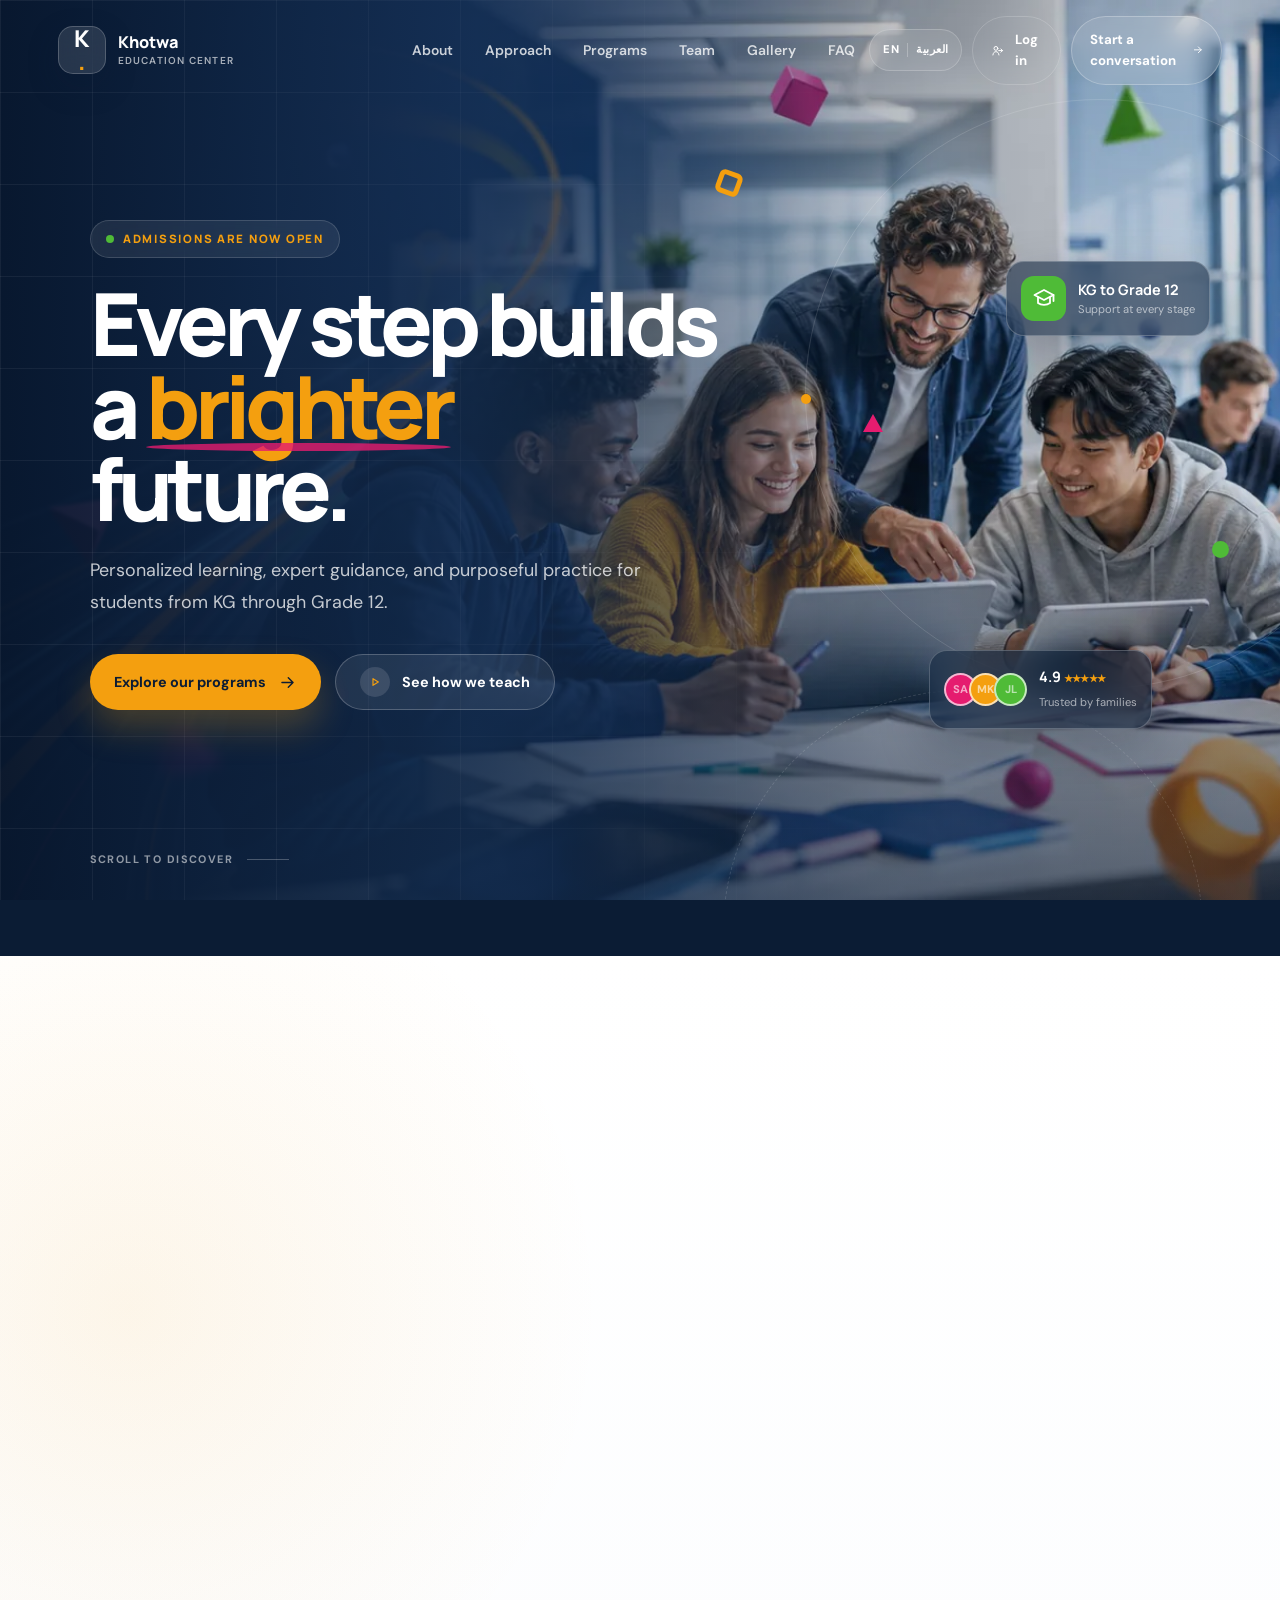
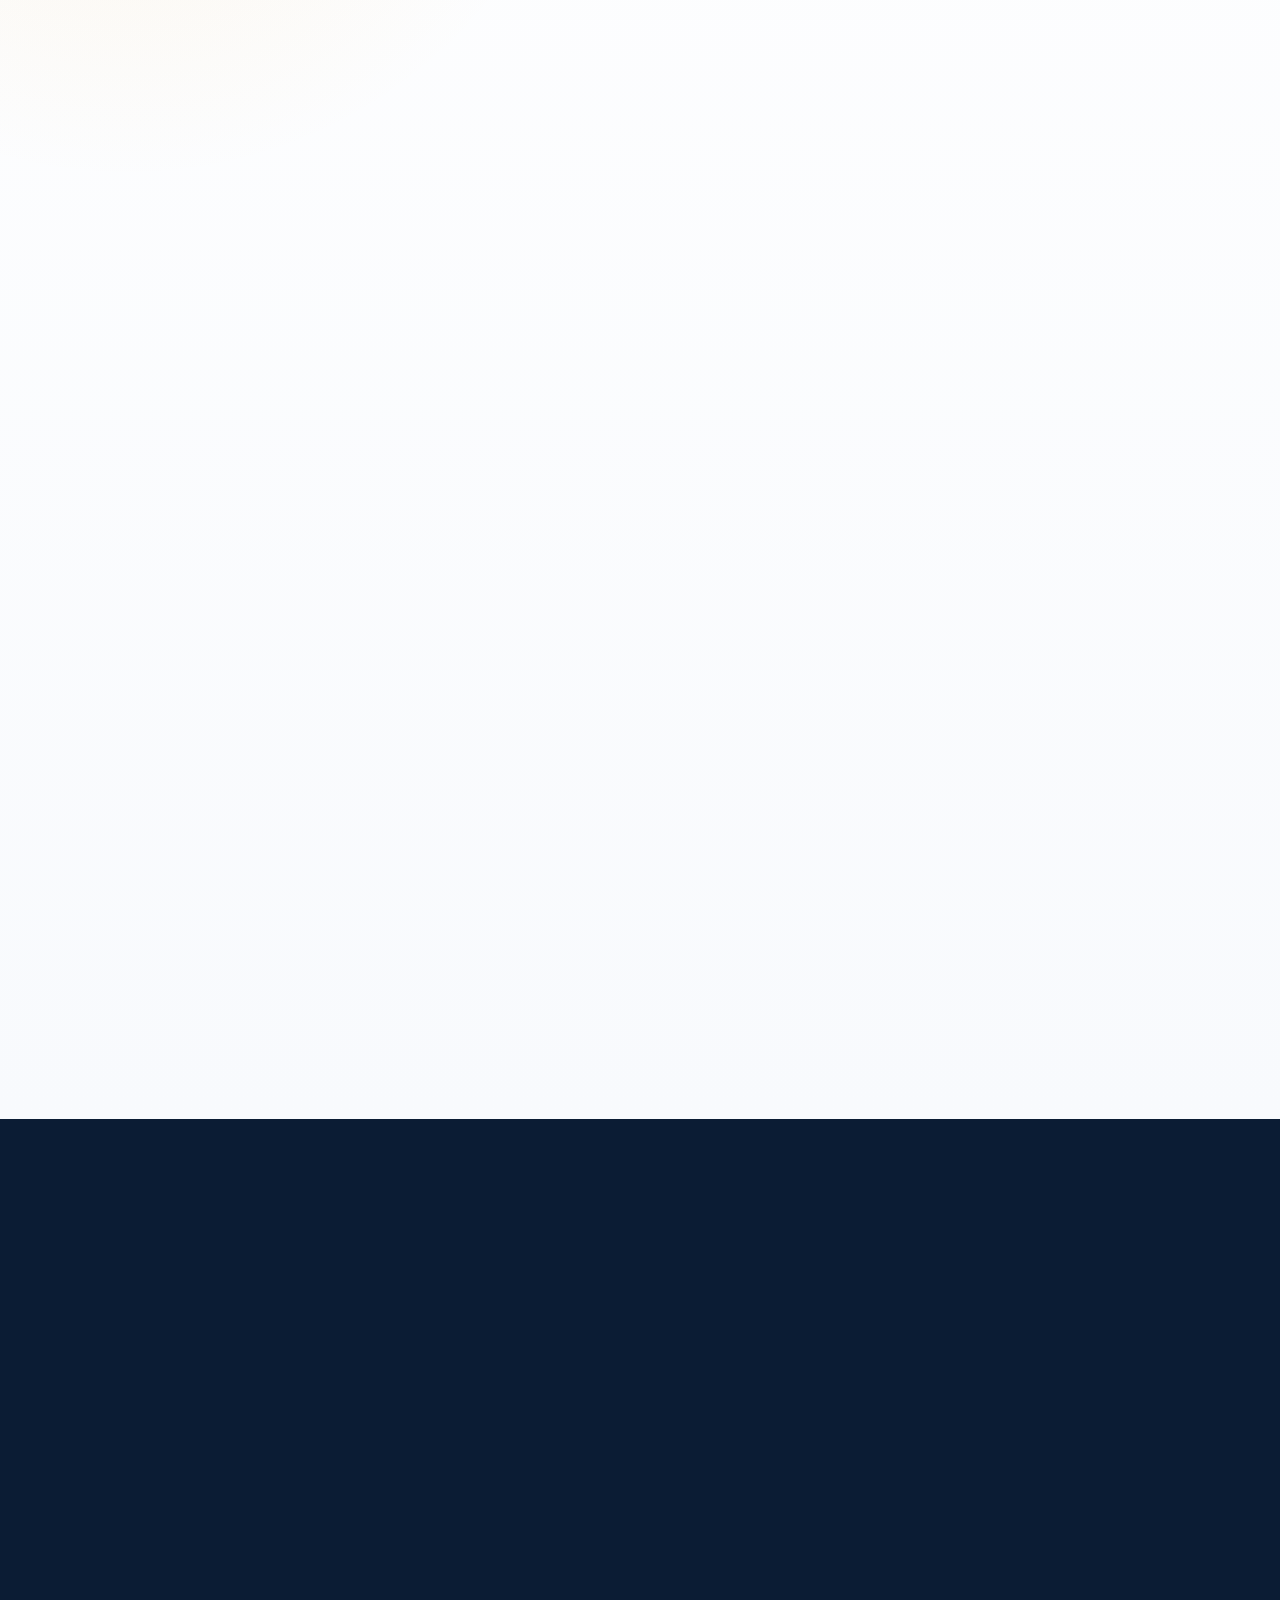
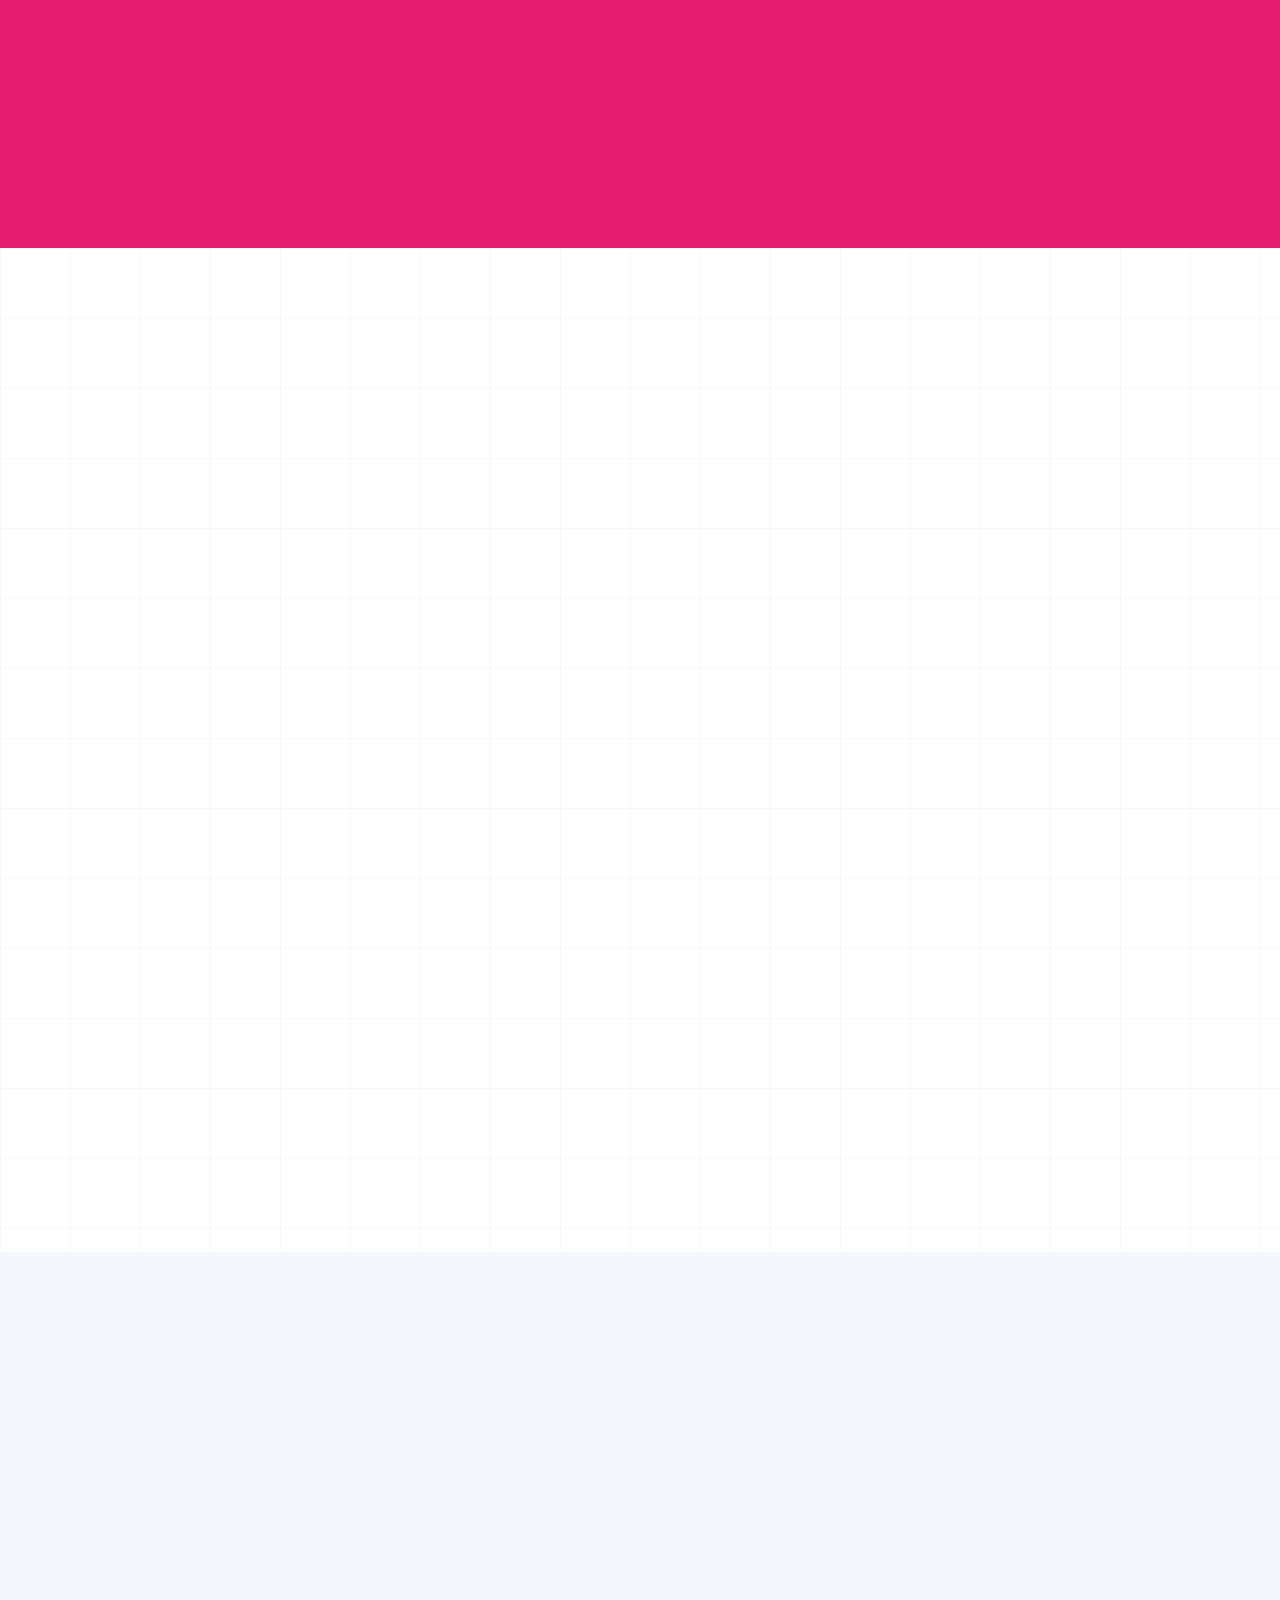
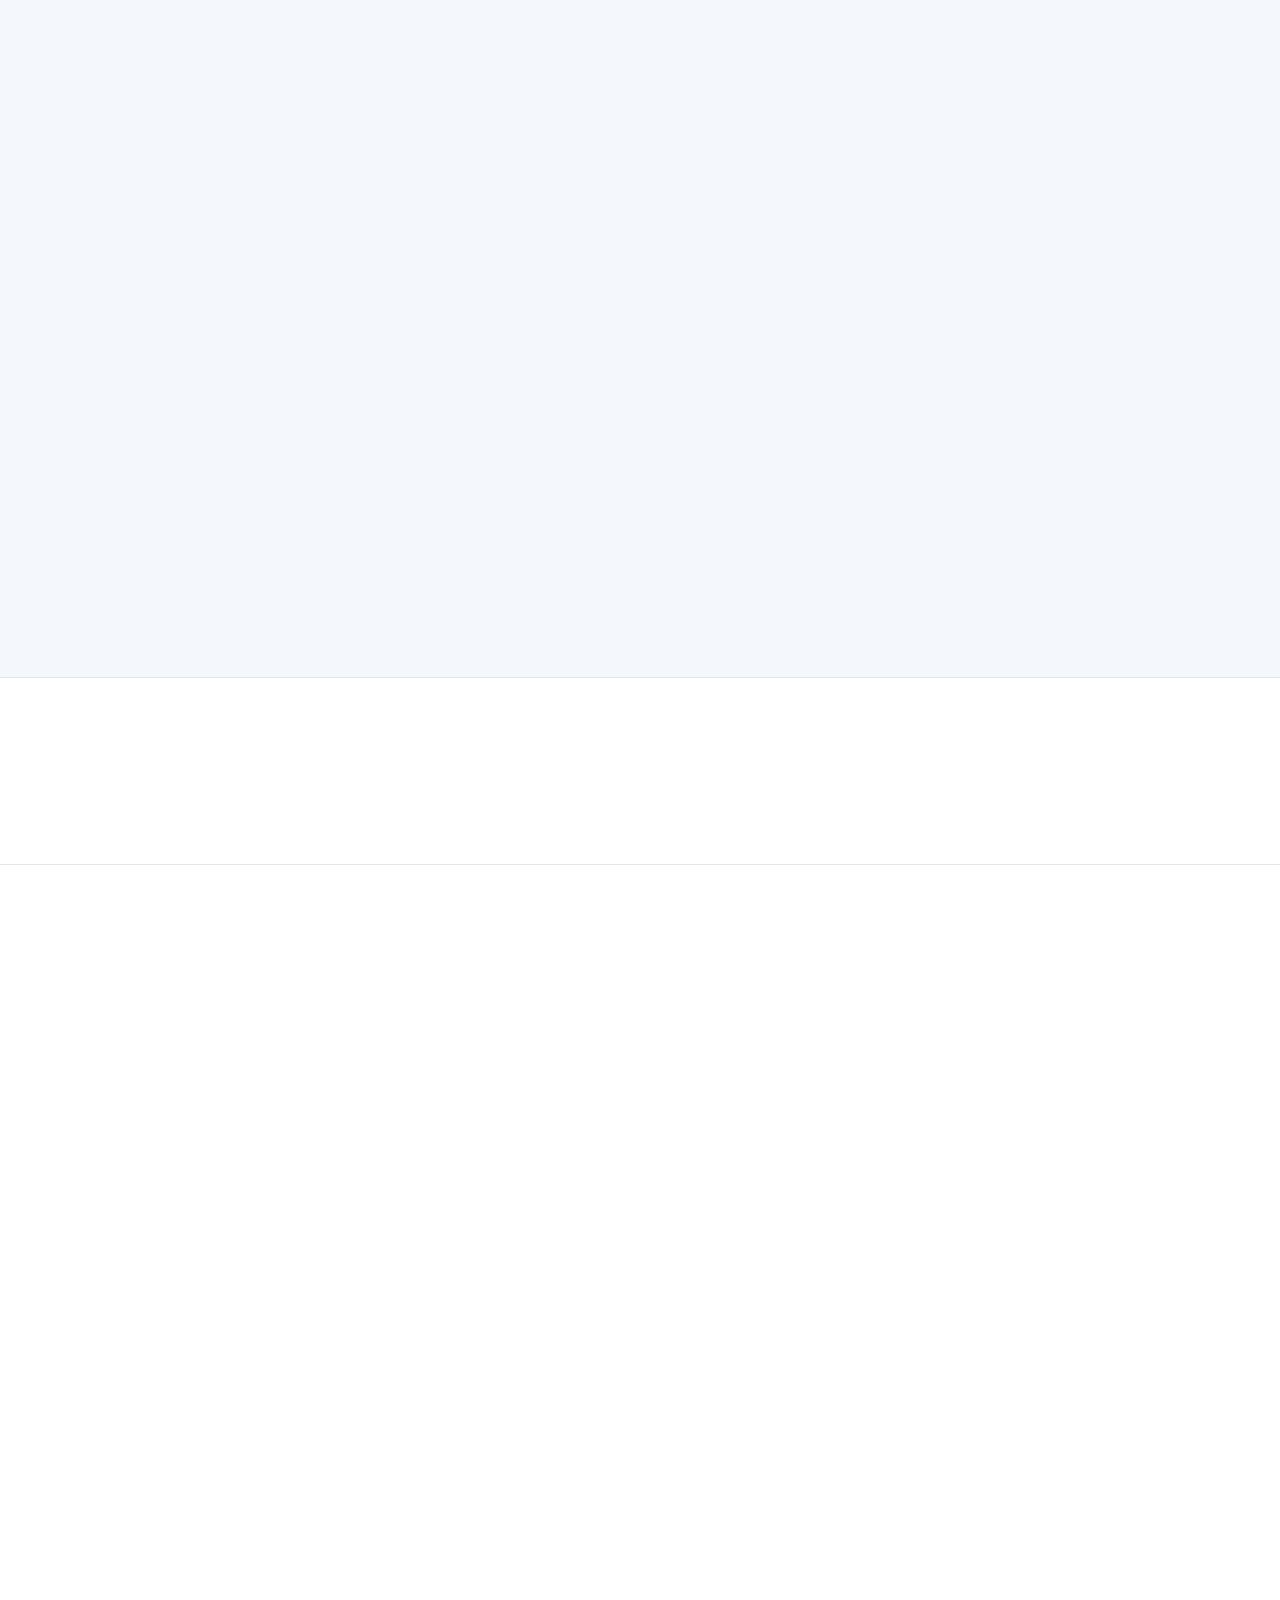
==== commit cd5bfe7c: "3" ====
--- a/index.html
+++ b/index.html
@@ -8,15 +8,14 @@
   <title>Khotwa Education Center | Every Step Builds a Future</title>
   <link rel="preconnect" href="https://fonts.googleapis.com">
   <link rel="preconnect" href="https://fonts.gstatic.com" crossorigin>
-  <link href="https://fonts.googleapis.com/css2?family=DM+Sans:wght@400;500;600;700&family=Manrope:wght@500;600;700;800&family=Tajawal:wght@400;500;600;700;800&display=swap" rel="stylesheet">
-  <link rel="stylesheet" href="index.css">
+  <link rel="preload" href="assets/images/khotwa-hero.webp" as="image" type="image/webp" fetchpriority="high">
+  <link rel="preload" href="https://fonts.googleapis.com/css2?family=DM+Sans:wght@400;500;600;700&family=Manrope:wght@500;600;700;800&family=Tajawal:wght@400;500;600;700;800&display=swap" as="style" onload="this.onload=null;this.rel='stylesheet'">
+  <noscript><link href="https://fonts.googleapis.com/css2?family=DM+Sans:wght@400;500;600;700&family=Manrope:wght@500;600;700;800&family=Tajawal:wght@400;500;600;700;800&display=swap" rel="stylesheet"></noscript>
+  <link rel="stylesheet" href="index.css?v=20260612-2">
 </head>
 <body>
   <div class="page-loader" aria-hidden="true">
-    <div class="loader-mark">
-      <span>K</span>
-      <i></i>
-    </div>
+    <div class="loader-mark"><span>K</span><i></i></div>
     <p>Building brighter steps</p>
   </div>
 
@@ -88,7 +87,7 @@
   <main>
     <section class="hero" id="home">
       <div class="hero-media" aria-hidden="true">
-        <img src="assets/images/khotwa-hero.png" alt="">
+        <img src="assets/images/khotwa-hero.webp" alt="" width="1600" height="854" fetchpriority="high">
         <div class="hero-overlay"></div>
         <div class="hero-grid"></div>
       </div>
@@ -214,7 +213,7 @@
           </article>
 
           <figure class="vision-photo" data-reveal>
-            <img src="assets/images/khotwa-classroom-gallery.png" alt="Teacher guiding students through a collaborative classroom activity">
+            <img src="assets/images/khotwa-classroom-gallery.webp" alt="Teacher guiding students through a collaborative classroom activity" width="1400" height="933" loading="lazy" decoding="async">
             <figcaption>
               <strong>Human guidance</strong>
               <span>at the center of every lesson</span>
@@ -484,20 +483,20 @@
         </div>
 
         <div class="gallery-grid">
-          <button class="gallery-item gallery-wide" type="button" data-image="assets/images/khotwa-classroom-gallery.png" data-caption="Collaborative learning">
-            <img src="assets/images/khotwa-classroom-gallery.png" alt="Students learning together with their teacher">
+          <button class="gallery-item gallery-wide" type="button" data-image="assets/images/khotwa-classroom-gallery.webp" data-caption="Collaborative learning">
+            <img src="assets/images/khotwa-classroom-gallery.webp" alt="Students learning together with their teacher" width="1400" height="933" loading="lazy" decoding="async">
             <span><b>Collaborative learning</b><i>View image ↗</i></span>
           </button>
-          <button class="gallery-item gallery-tall" type="button" data-image="assets/images/khotwa-stem-gallery.png" data-caption="Hands-on discovery">
-            <img src="assets/images/khotwa-stem-gallery.png" alt="Students building a project during a STEM activity">
+          <button class="gallery-item gallery-tall" type="button" data-image="assets/images/khotwa-stem-gallery.webp" data-caption="Hands-on discovery">
+            <img src="assets/images/khotwa-stem-gallery.webp" alt="Students building a project during a STEM activity" width="1400" height="933" loading="lazy" decoding="async">
             <span><b>Hands-on discovery</b><i>View image ↗</i></span>
           </button>
-          <button class="gallery-item gallery-crop-one" type="button" data-image="assets/images/khotwa-hero.png" data-caption="Guided academic support">
-            <img src="assets/images/khotwa-hero.png" alt="Teacher supporting students around a learning table">
+          <button class="gallery-item gallery-crop-one" type="button" data-image="assets/images/khotwa-hero.webp" data-caption="Guided academic support">
+            <img src="assets/images/khotwa-hero.webp" alt="Teacher supporting students around a learning table" width="1600" height="854" loading="lazy" decoding="async">
             <span><b>Guided support</b><i>View image ↗</i></span>
           </button>
-          <button class="gallery-item gallery-crop-two" type="button" data-image="assets/images/khotwa-stem-gallery.png" data-caption="Curiosity at work">
-            <img src="assets/images/khotwa-stem-gallery.png" alt="Young students focused on a classroom project">
+          <button class="gallery-item gallery-crop-two" type="button" data-image="assets/images/khotwa-stem-gallery.webp" data-caption="Curiosity at work">
+            <img src="assets/images/khotwa-stem-gallery.webp" alt="Young students focused on a classroom project" width="1400" height="933" loading="lazy" decoding="async">
             <span><b>Curiosity at work</b><i>View image ↗</i></span>
           </button>
           <div class="gallery-quote" data-reveal>
@@ -661,7 +660,7 @@
     </figure>
   </div>
 
-  <script src="language.js"></script>
-  <script src="index.js"></script>
+  <script src="language.js?v=20260612-2" defer></script>
+  <script src="index.js?v=20260612-2" defer></script>
 </body>
 </html>
--- a/index.css
+++ b/index.css
@@ -34,6 +34,11 @@
   overflow-x: hidden;
 }
 
+main > section:not(.hero) {
+  content-visibility: auto;
+  contain-intrinsic-size: 800px;
+}
+
 body.menu-open,
 body.lightbox-open {
   overflow: hidden;
@@ -98,7 +103,7 @@
   gap: 18px;
   color: var(--paper);
   background: var(--navy-deep);
-  transition: opacity 0.6s ease, visibility 0.6s ease;
+  transition: opacity 0.38s ease, visibility 0.38s ease;
 }
 
 .page-loader.is-hidden {
@@ -141,7 +146,7 @@
   border-top: 3px solid var(--orange);
   border-right: 3px solid transparent;
   border-radius: 24px;
-  animation: loaderSpin 1s linear infinite;
+  animation: loaderSpin 0.85s linear infinite;
 }
 
 .scroll-progress {
@@ -2318,13 +2323,13 @@
   font-size: 1.8rem;
 }
 
-@keyframes loaderSpin {
-  to { transform: rotate(360deg); }
-}
-
 @keyframes heroZoom {
   from { transform: scale(1.02); }
   to { transform: scale(1.09); }
+}
+
+@keyframes loaderSpin {
+  to { transform: rotate(360deg); }
 }
 
 @keyframes heroEnter {
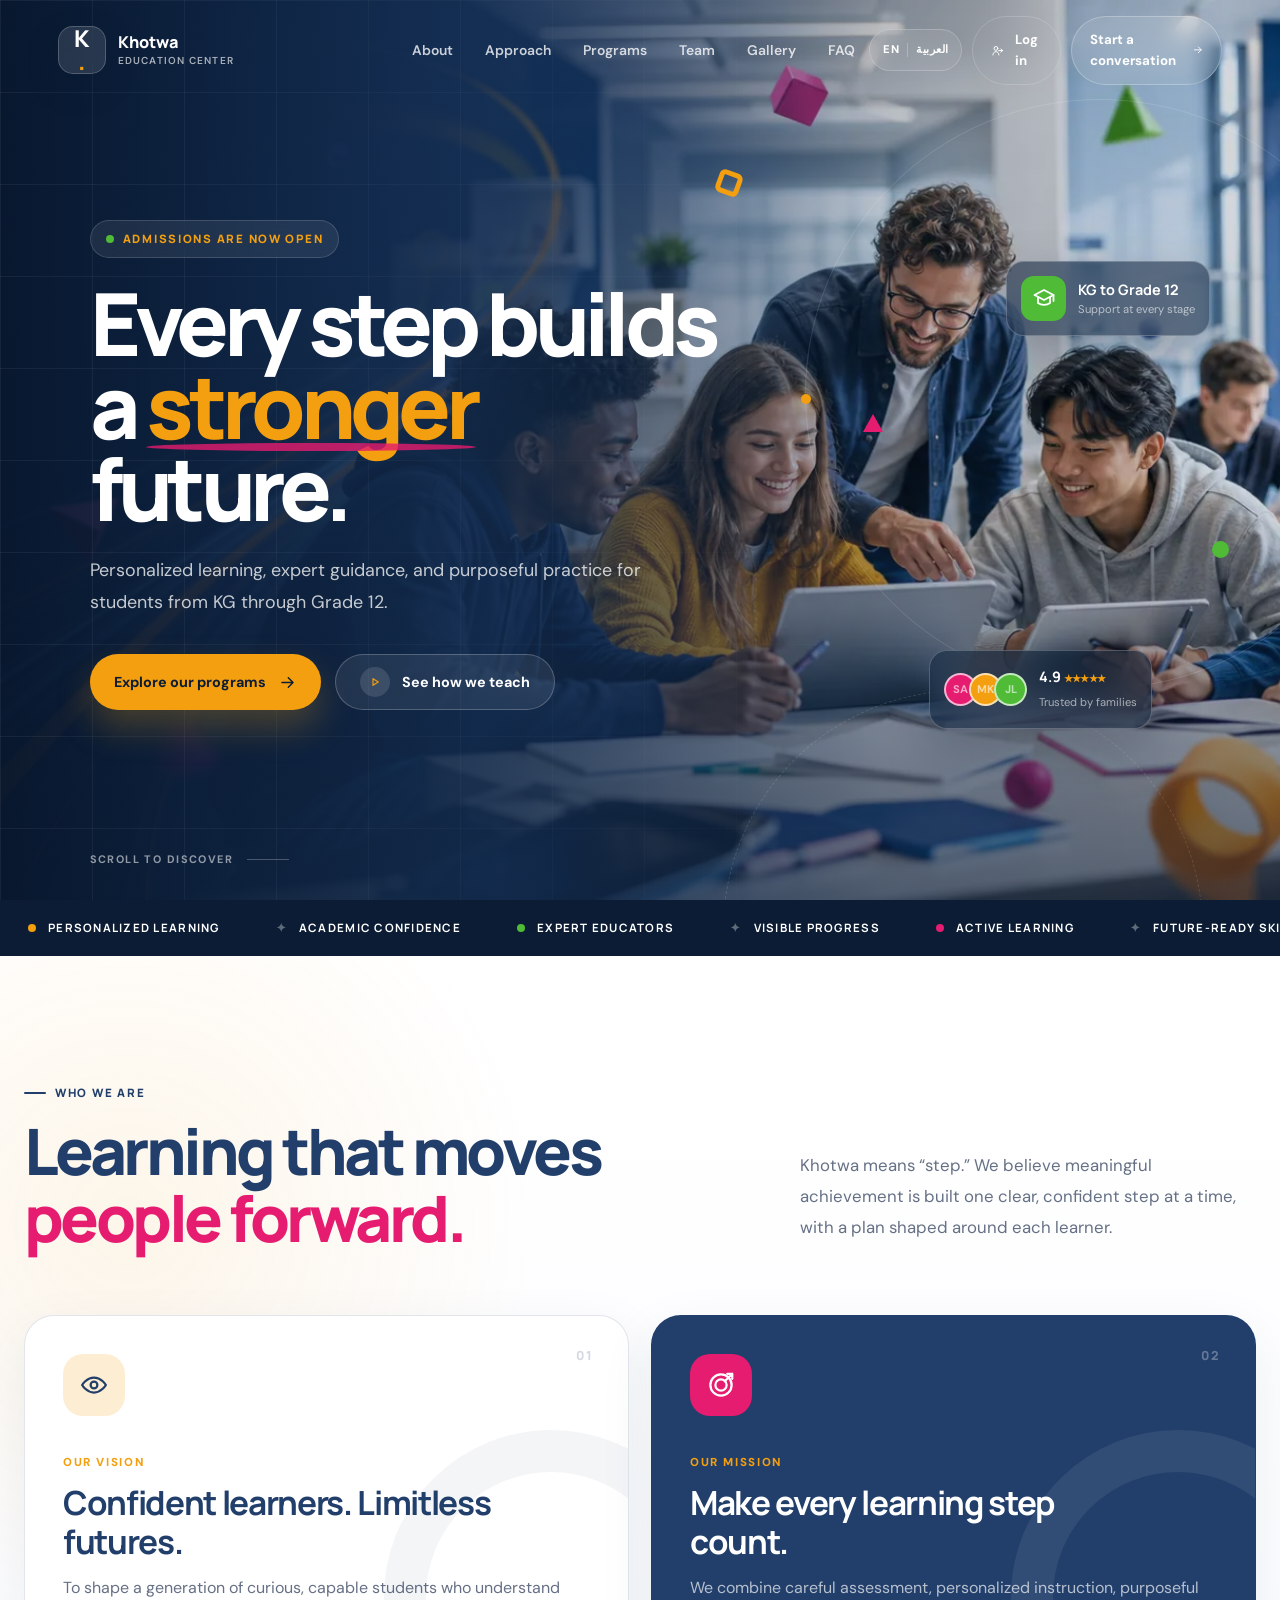
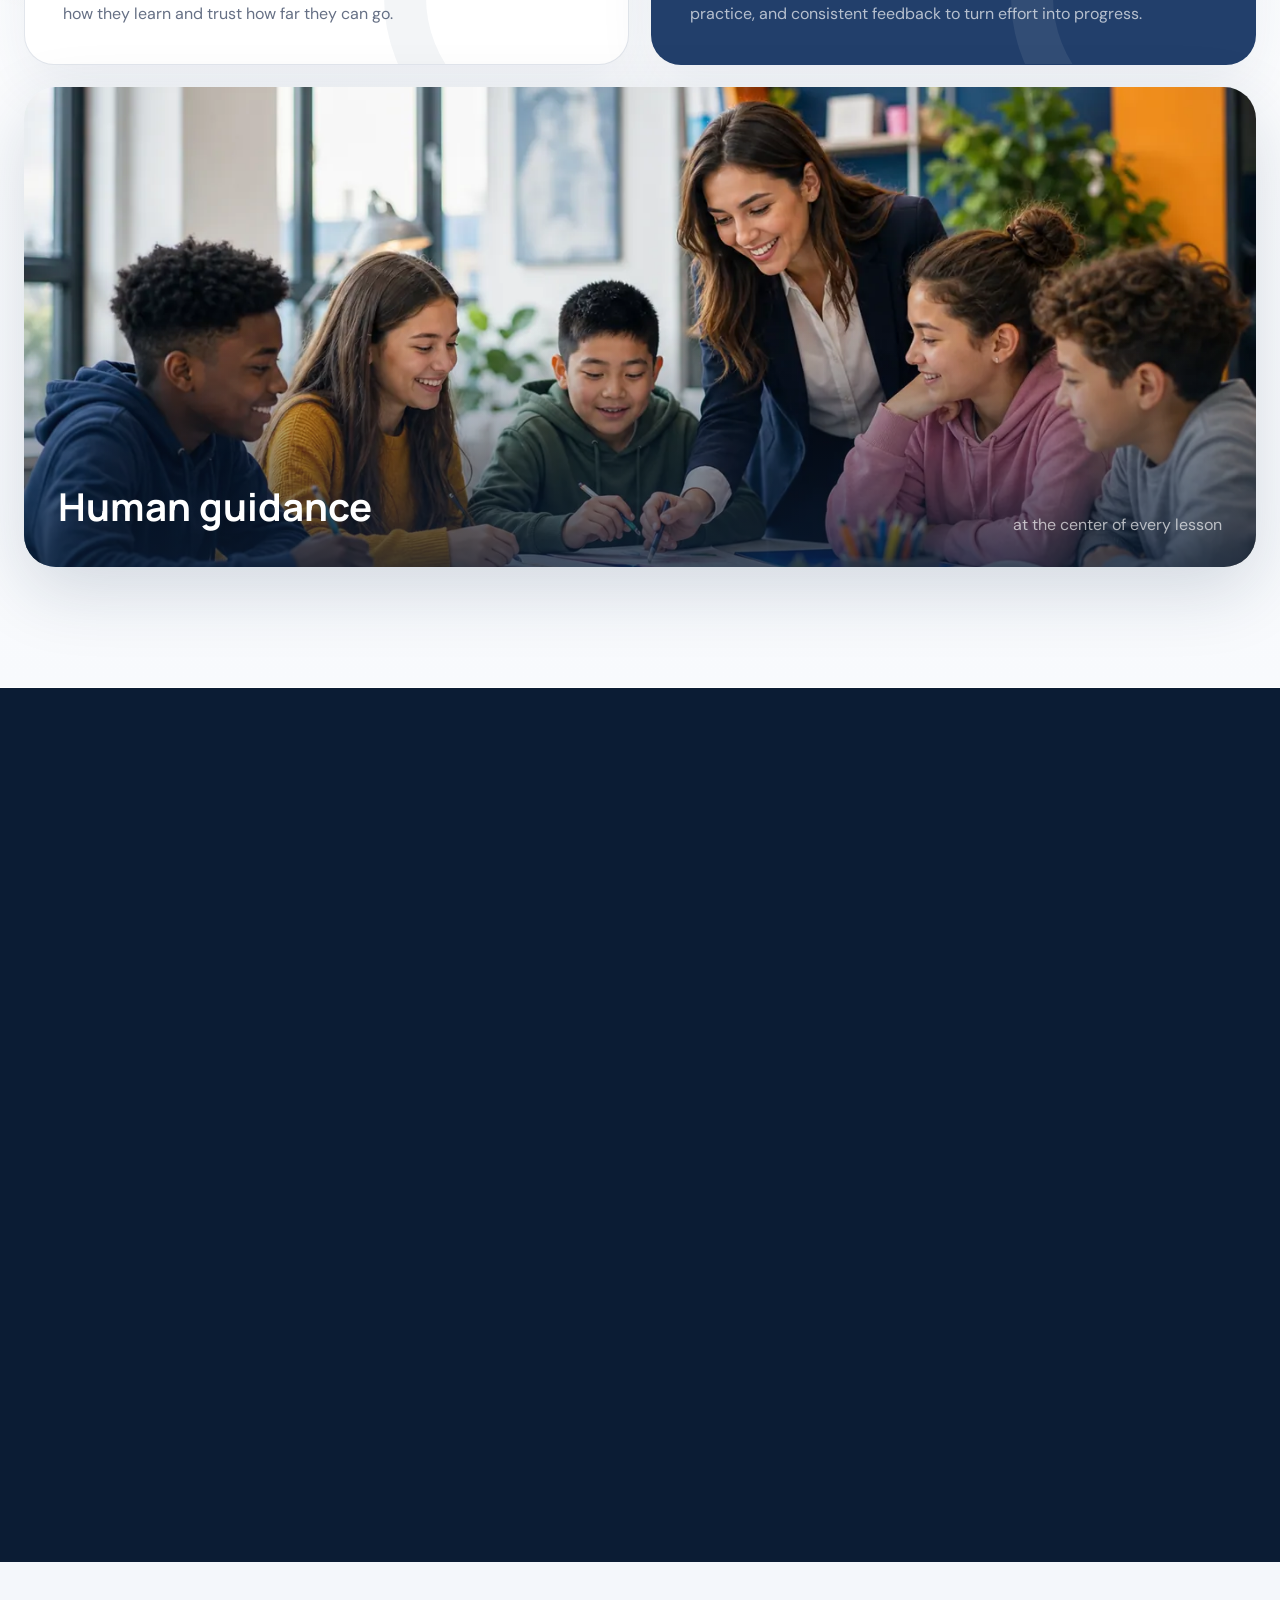
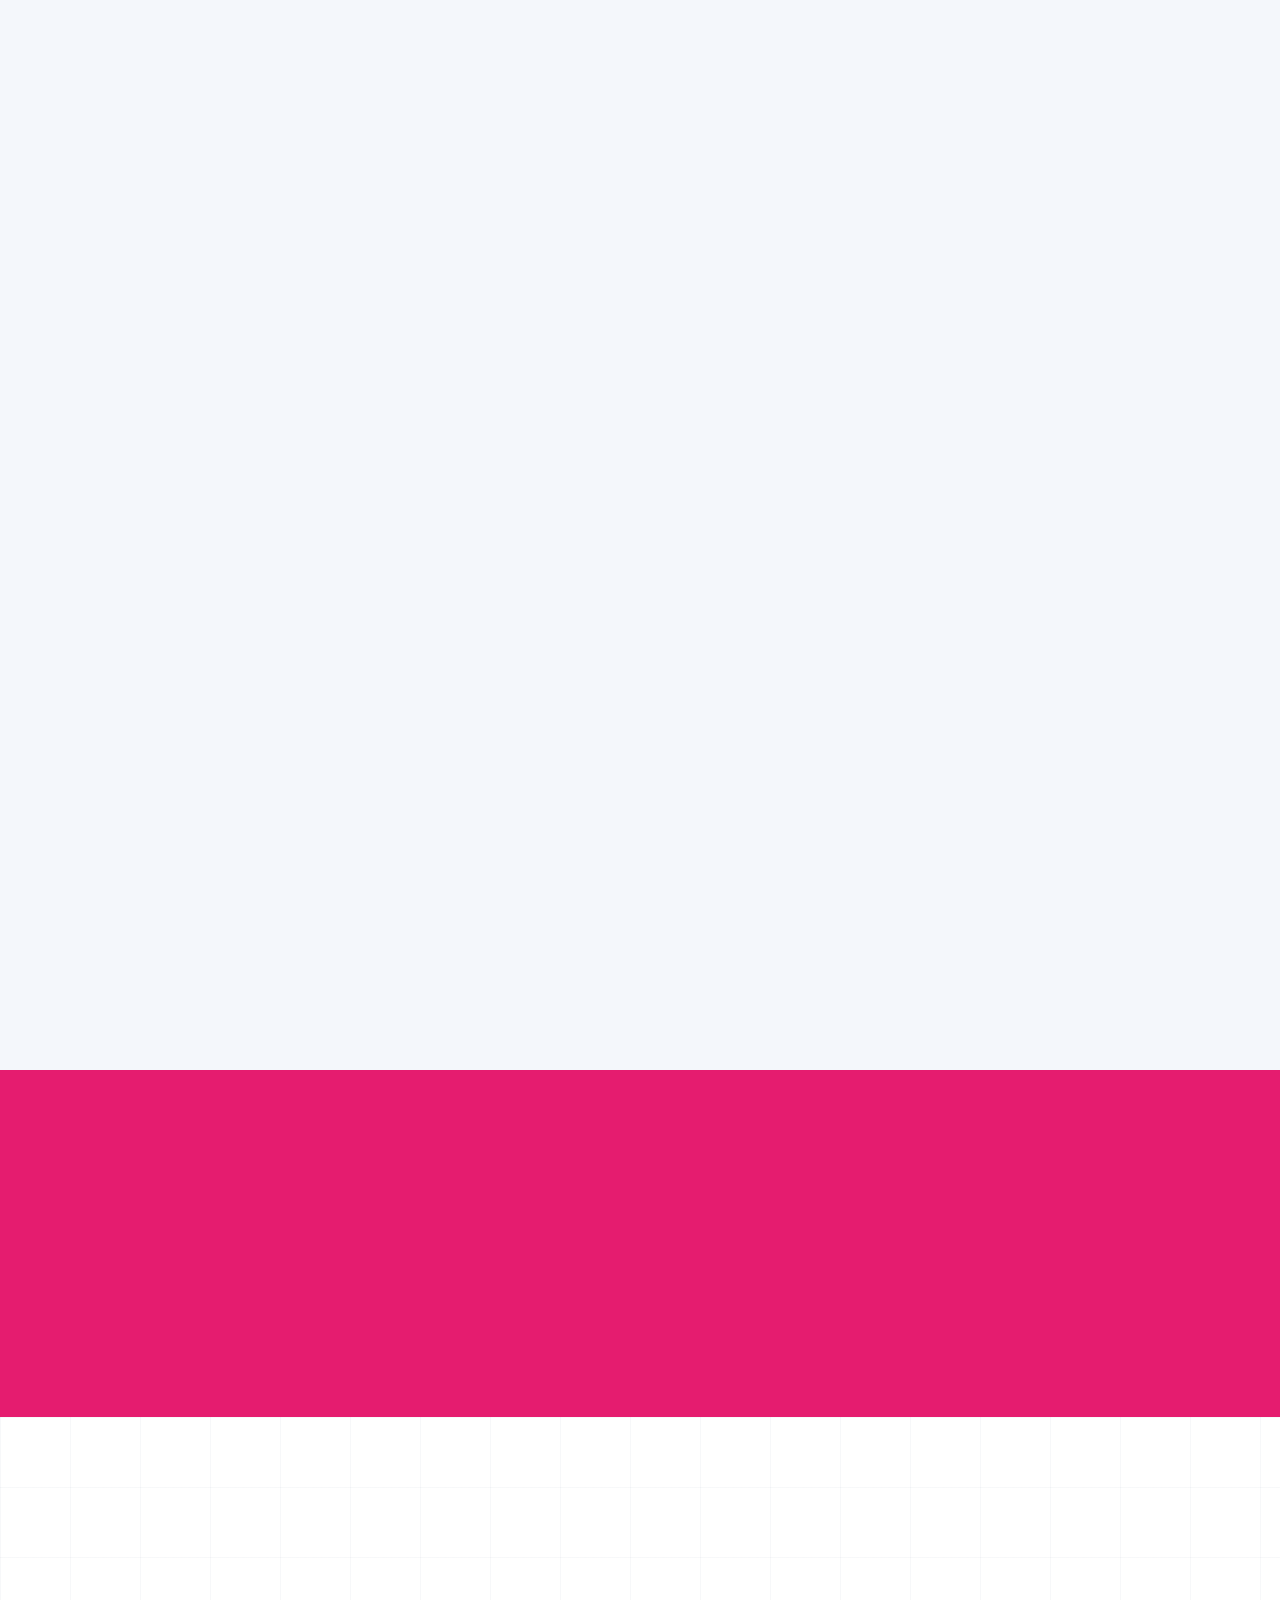
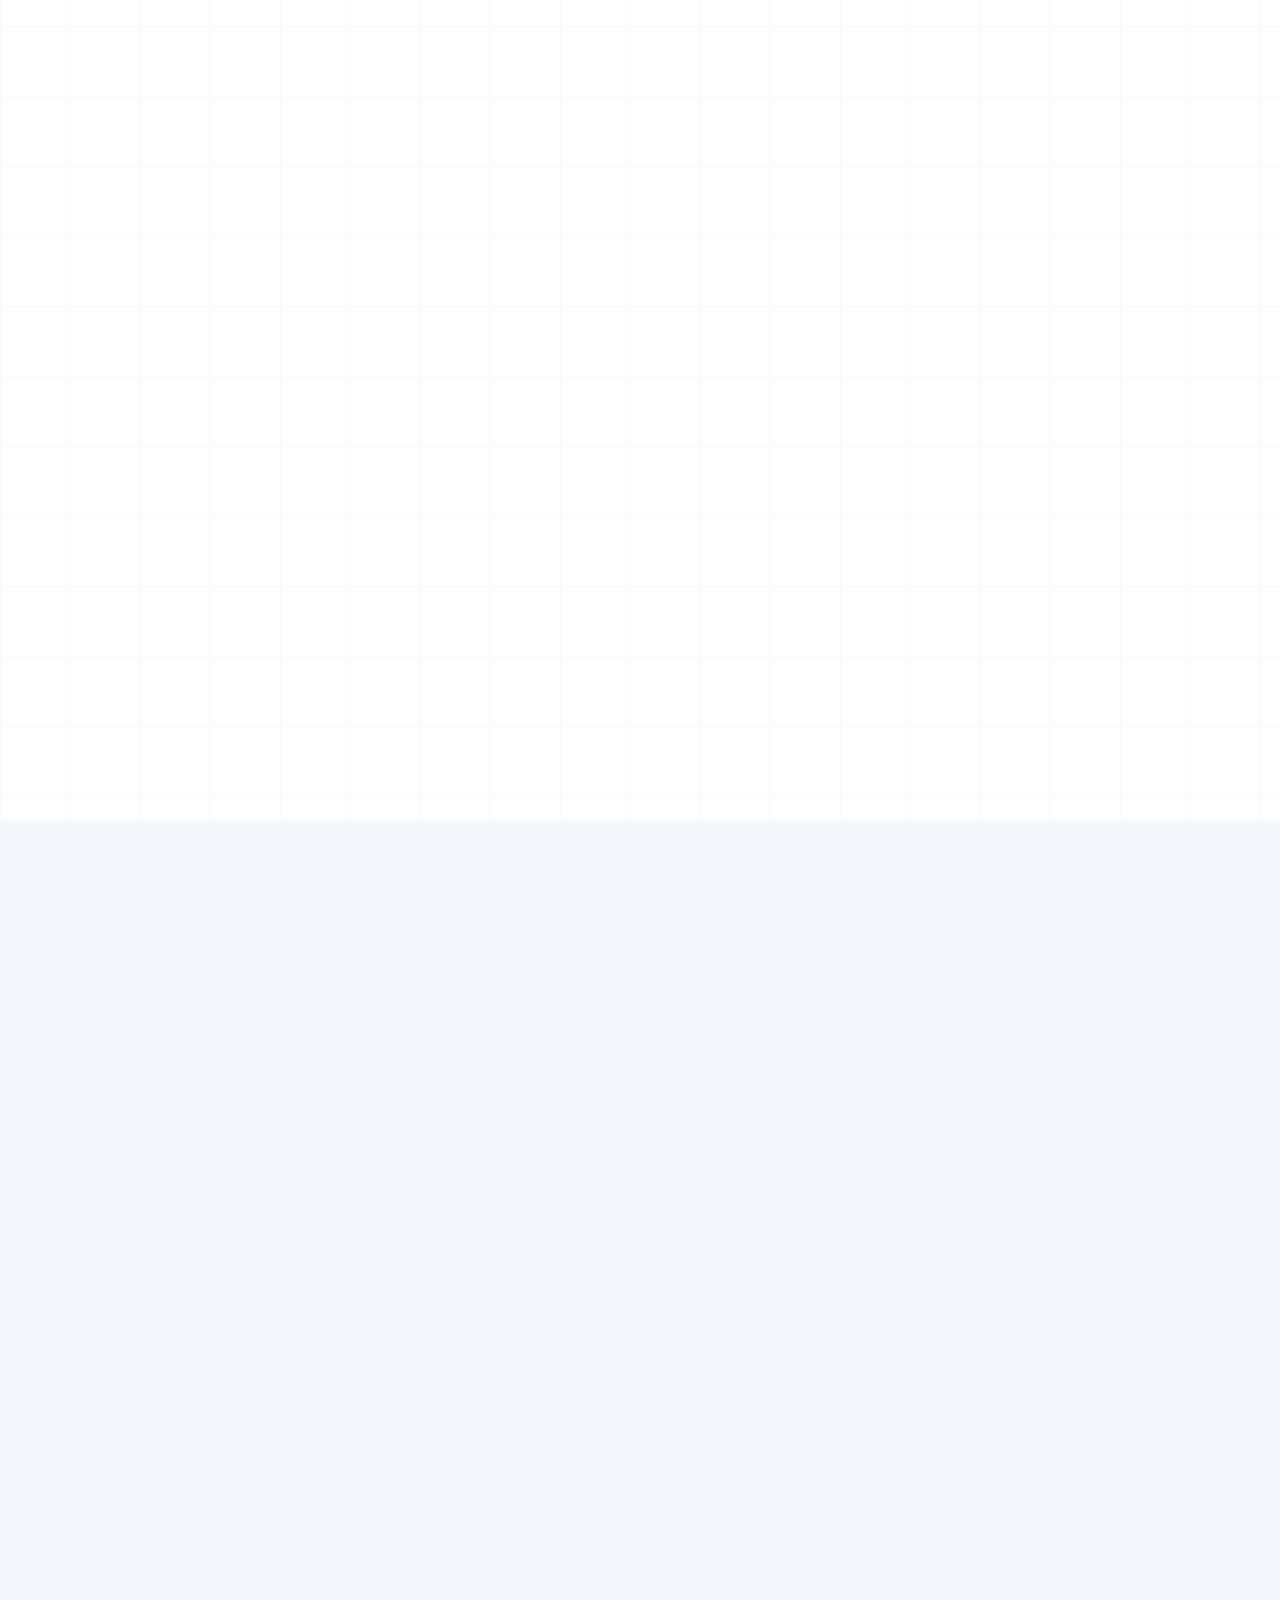
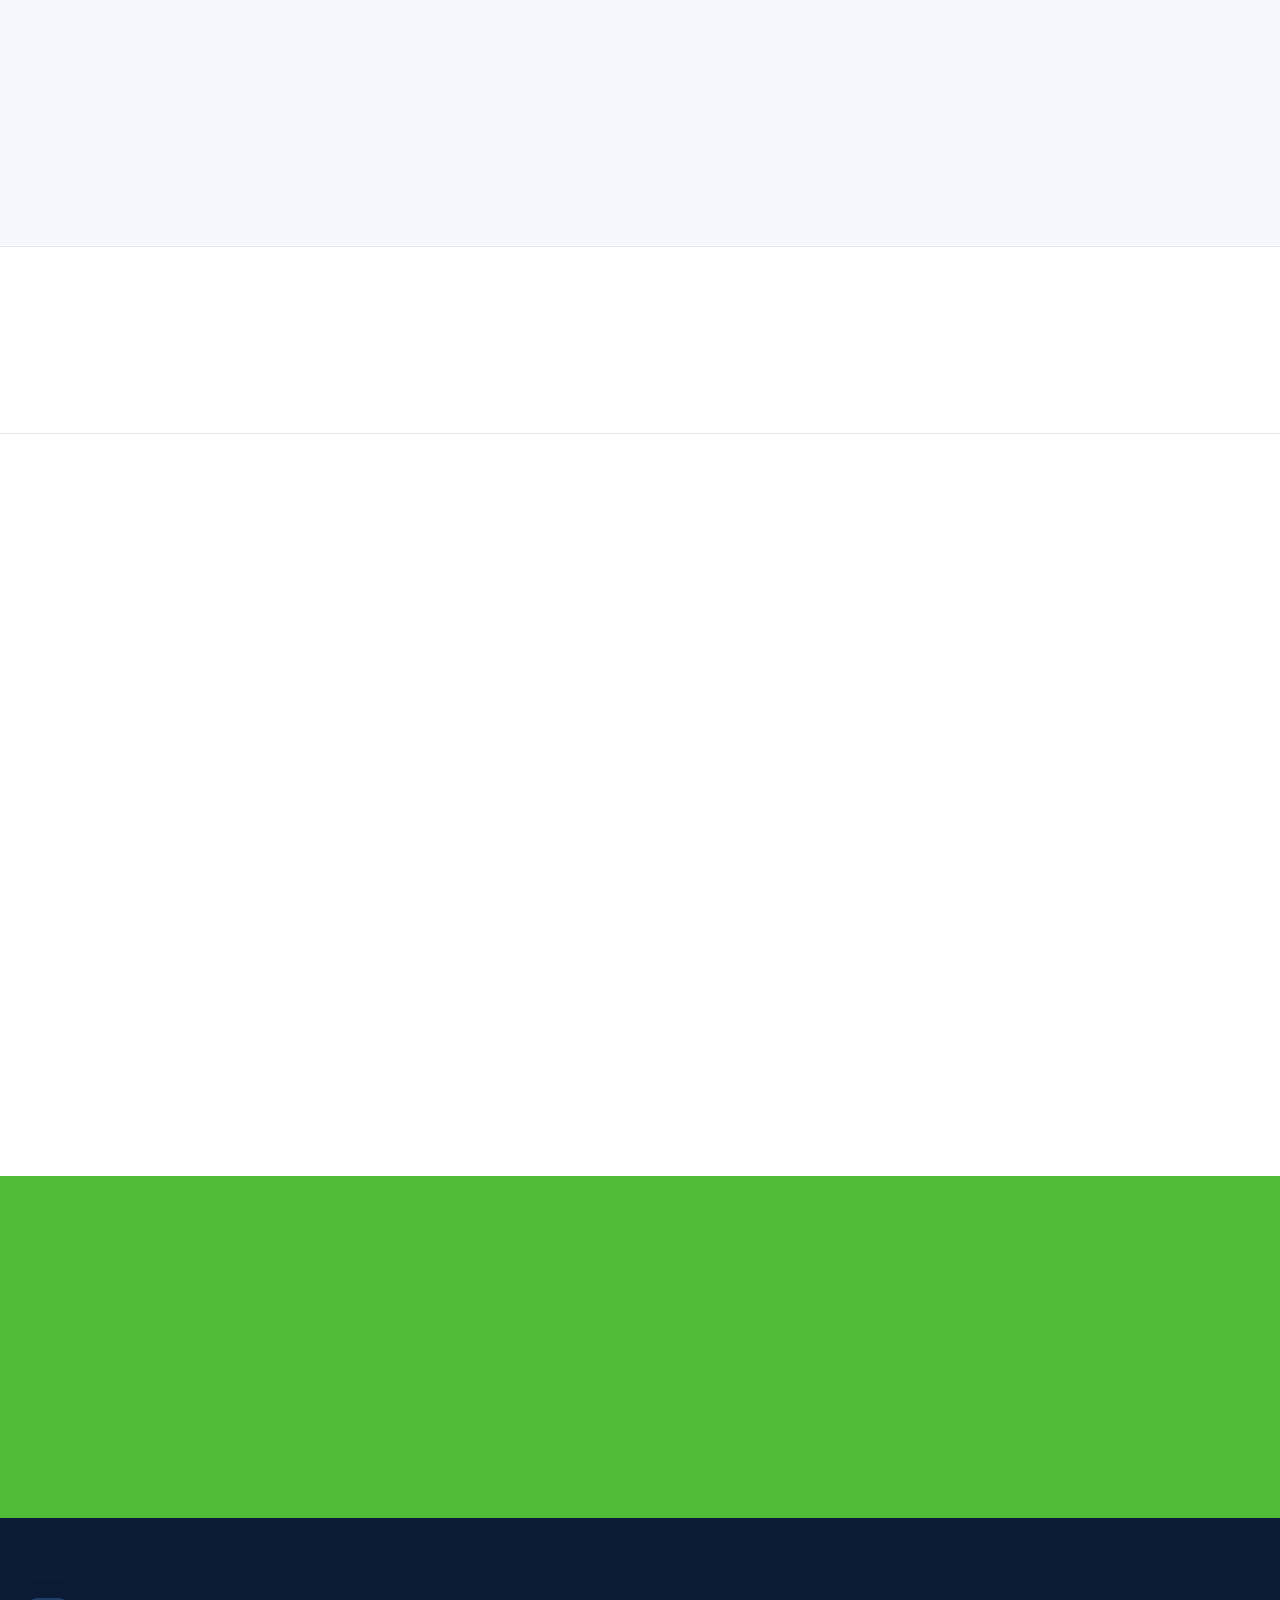
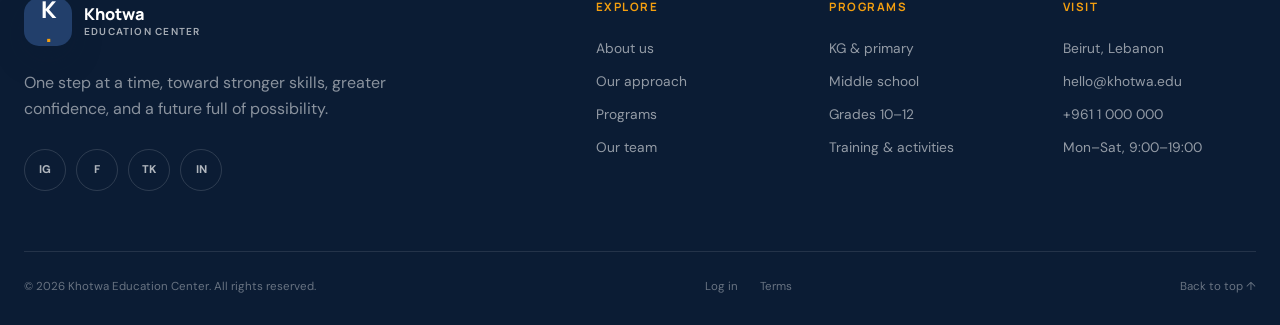
==== commit a6ece76f: "5" ====
--- a/index.html
+++ b/index.html
@@ -181,7 +181,7 @@
         </div>
 
         <div class="vision-grid">
-          <article class="story-card story-vision" data-reveal data-tilt>
+          <article class="story-card story-vision" data-homepage-content="vision" data-reveal data-tilt>
             <span class="card-number">01</span>
             <div class="story-icon">
               <svg viewBox="0 0 24 24" aria-hidden="true">
@@ -190,13 +190,13 @@
               </svg>
             </div>
             <div>
-              <span>Our vision</span>
-              <h3>Confident learners. Limitless futures.</h3>
-              <p>To shape a generation of curious, capable students who understand how they learn and trust how far they can go.</p>
-            </div>
-          </article>
-
-          <article class="story-card story-mission" data-reveal data-tilt>
+              <span data-homepage-field="eyebrow">Our vision</span>
+              <h3 data-homepage-field="title">Confident learners. Limitless futures.</h3>
+              <p data-homepage-field="description">To shape a generation of curious, capable students who understand how they learn and trust how far they can go.</p>
+            </div>
+          </article>
+
+          <article class="story-card story-mission" data-homepage-content="mission" data-reveal data-tilt>
             <span class="card-number">02</span>
             <div class="story-icon">
               <svg viewBox="0 0 24 24" aria-hidden="true">
@@ -206,9 +206,9 @@
               </svg>
             </div>
             <div>
-              <span>Our mission</span>
-              <h3>Make every learning step count.</h3>
-              <p>We combine careful assessment, personalized instruction, purposeful practice, and consistent feedback to turn effort into progress.</p>
+              <span data-homepage-field="eyebrow">Our mission</span>
+              <h3 data-homepage-field="title">Make every learning step count.</h3>
+              <p data-homepage-field="description">We combine careful assessment, personalized instruction, purposeful practice, and consistent feedback to turn effort into progress.</p>
             </div>
           </article>
 
@@ -236,51 +236,51 @@
         <div class="approach-path" data-reveal>
           <div class="path-line"><span></span></div>
 
-          <article class="approach-step active" data-step="01">
+          <article class="approach-step active" data-homepage-content="step_diagnose" data-step="01">
             <div class="step-node">
               <svg viewBox="0 0 24 24" aria-hidden="true">
                 <circle cx="11" cy="11" r="6.5"/><path d="m16 16 5 5M8.5 11h5M11 8.5v5"/>
               </svg>
             </div>
-            <span>Step 01</span>
-            <h3>Diagnose</h3>
-            <p>We identify strengths, gaps, learning habits, and goals through focused assessment.</p>
-          </article>
-
-          <article class="approach-step" data-step="02">
+            <span data-homepage-field="eyebrow">Step 01</span>
+            <h3 data-homepage-field="title">Diagnose</h3>
+            <p data-homepage-field="description">We identify strengths, gaps, learning habits, and goals through focused assessment.</p>
+          </article>
+
+          <article class="approach-step" data-homepage-content="step_build" data-step="02">
             <div class="step-node">
               <svg viewBox="0 0 24 24" aria-hidden="true">
                 <path d="m12 3 8 4.5v9L12 21l-8-4.5v-9L12 3Z"/>
                 <path d="m4.5 7.8 7.5 4.3 7.5-4.3M12 12v9"/>
               </svg>
             </div>
-            <span>Step 02</span>
-            <h3>Build</h3>
-            <p>We create strong foundations with clear explanations and personalized strategies.</p>
-          </article>
-
-          <article class="approach-step" data-step="03">
+            <span data-homepage-field="eyebrow">Step 02</span>
+            <h3 data-homepage-field="title">Build</h3>
+            <p data-homepage-field="description">We create strong foundations with clear explanations and personalized strategies.</p>
+          </article>
+
+          <article class="approach-step" data-homepage-content="step_practice" data-step="03">
             <div class="step-node">
               <svg viewBox="0 0 24 24" aria-hidden="true">
                 <path d="M5 4h14v16H5zM8 8h8M8 12h5M8 16h3"/>
                 <path d="m15 15 1.5 1.5L20 13"/>
               </svg>
             </div>
-            <span>Step 03</span>
-            <h3>Practice</h3>
-            <p>Students apply skills actively with coached repetition, challenge, and feedback.</p>
-          </article>
-
-          <article class="approach-step" data-step="04">
+            <span data-homepage-field="eyebrow">Step 03</span>
+            <h3 data-homepage-field="title">Practice</h3>
+            <p data-homepage-field="description">Students apply skills actively with coached repetition, challenge, and feedback.</p>
+          </article>
+
+          <article class="approach-step" data-homepage-content="step_progress" data-step="04">
             <div class="step-node">
               <svg viewBox="0 0 24 24" aria-hidden="true">
                 <path d="M4 19V9M10 19V5M16 19v-8M22 19V2"/>
                 <path d="m3 13 6-5 5 3 8-8"/>
               </svg>
             </div>
-            <span>Step 04</span>
-            <h3>Progress</h3>
-            <p>We measure growth, celebrate milestones, and adjust the path for what comes next.</p>
+            <span data-homepage-field="eyebrow">Step 04</span>
+            <h3 data-homepage-field="title">Progress</h3>
+            <p data-homepage-field="description">We measure growth, celebrate milestones, and adjust the path for what comes next.</p>
           </article>
         </div>
       </div>
@@ -297,9 +297,9 @@
         </div>
 
         <div class="program-grid">
-          <article class="program-card program-teaching" data-reveal data-tilt>
+          <article class="program-card program-teaching" data-homepage-content="program_teaching" data-reveal data-tilt>
             <div class="program-top">
-              <span class="program-label">Core program</span>
+              <span class="program-label" data-homepage-field="eyebrow">Core program</span>
               <span class="program-arrow">
                 <svg viewBox="0 0 24 24" aria-hidden="true"><path d="M5 19 19 5M9 5h10v10"/></svg>
               </span>
@@ -311,20 +311,20 @@
               <span class="visual-grade">KG–12</span>
             </div>
             <div class="program-copy">
-              <span>Teaching</span>
-              <h3>Academic support from KG to Grade 12</h3>
-              <p>Personalized and small-group learning across core school subjects.</p>
+              <span data-homepage-field="category">Teaching</span>
+              <h3 data-homepage-field="title">Academic support from KG to Grade 12</h3>
+              <p data-homepage-field="description">Personalized and small-group learning across core school subjects.</p>
               <ul>
-                <li>KG &amp; primary foundations</li>
-                <li>Middle school support</li>
-                <li>Grades 10, 11 &amp; 12 preparation</li>
+                <li data-homepage-field="point_1">KG &amp; primary foundations</li>
+                <li data-homepage-field="point_2">Middle school support</li>
+                <li data-homepage-field="point_3">Grades 10, 11 &amp; 12 preparation</li>
               </ul>
             </div>
           </article>
 
-          <article class="program-card program-training" data-reveal data-tilt>
+          <article class="program-card program-training" data-homepage-content="program_training" data-reveal data-tilt>
             <div class="program-top">
-              <span class="program-label">Skills program</span>
+              <span class="program-label" data-homepage-field="eyebrow">Skills program</span>
               <span class="program-arrow">
                 <svg viewBox="0 0 24 24" aria-hidden="true"><path d="M5 19 19 5M9 5h10v10"/></svg>
               </span>
@@ -339,20 +339,20 @@
               <span class="visual-symbol">↗</span>
             </div>
             <div class="program-copy">
-              <span>Training</span>
-              <h3>Practical skills for learners and educators</h3>
-              <p>Focused workshops that turn knowledge into confident action.</p>
+              <span data-homepage-field="category">Training</span>
+              <h3 data-homepage-field="title">Practical skills for learners and educators</h3>
+              <p data-homepage-field="description">Focused workshops that turn knowledge into confident action.</p>
               <ul>
-                <li>Study and learning skills</li>
-                <li>Teacher development</li>
-                <li>Digital and communication skills</li>
+                <li data-homepage-field="point_1">Study and learning skills</li>
+                <li data-homepage-field="point_2">Teacher development</li>
+                <li data-homepage-field="point_3">Digital and communication skills</li>
               </ul>
             </div>
           </article>
 
-          <article class="program-card program-activities" data-reveal data-tilt>
+          <article class="program-card program-activities" data-homepage-content="program_activities" data-reveal data-tilt>
             <div class="program-top">
-              <span class="program-label">Enrichment program</span>
+              <span class="program-label" data-homepage-field="eyebrow">Enrichment program</span>
               <span class="program-arrow">
                 <svg viewBox="0 0 24 24" aria-hidden="true"><path d="M5 19 19 5M9 5h10v10"/></svg>
               </span>
@@ -364,13 +364,13 @@
               <span class="visual-symbol">✦</span>
             </div>
             <div class="program-copy">
-              <span>Activities</span>
-              <h3>Creative, social, and hands-on experiences</h3>
-              <p>Active sessions that spark curiosity and build future-ready abilities.</p>
+              <span data-homepage-field="category">Activities</span>
+              <h3 data-homepage-field="title">Creative, social, and hands-on experiences</h3>
+              <p data-homepage-field="description">Active sessions that spark curiosity and build future-ready abilities.</p>
               <ul>
-                <li>STEM and maker activities</li>
-                <li>Arts, reading, and expression</li>
-                <li>Seasonal clubs and events</li>
+                <li data-homepage-field="point_1">STEM and maker activities</li>
+                <li data-homepage-field="point_2">Arts, reading, and expression</li>
+                <li data-homepage-field="point_3">Seasonal clubs and events</li>
               </ul>
             </div>
           </article>
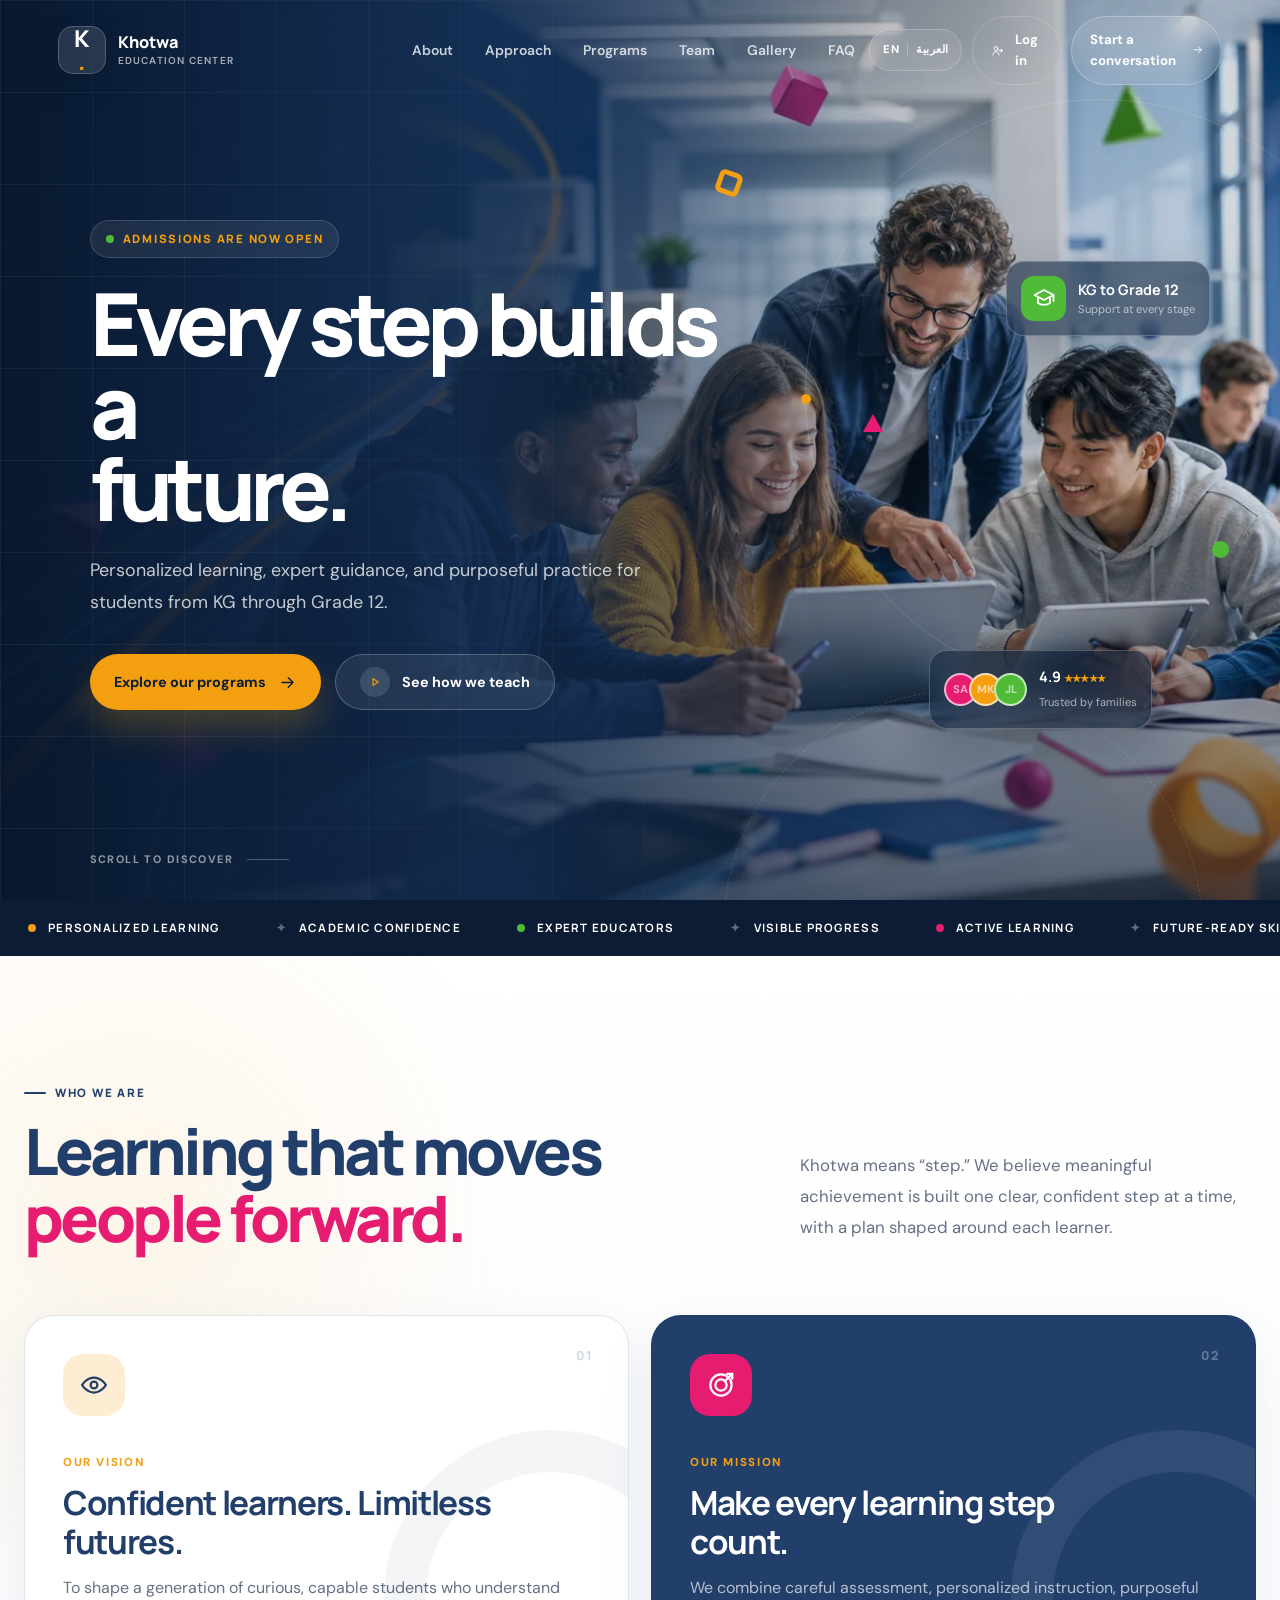
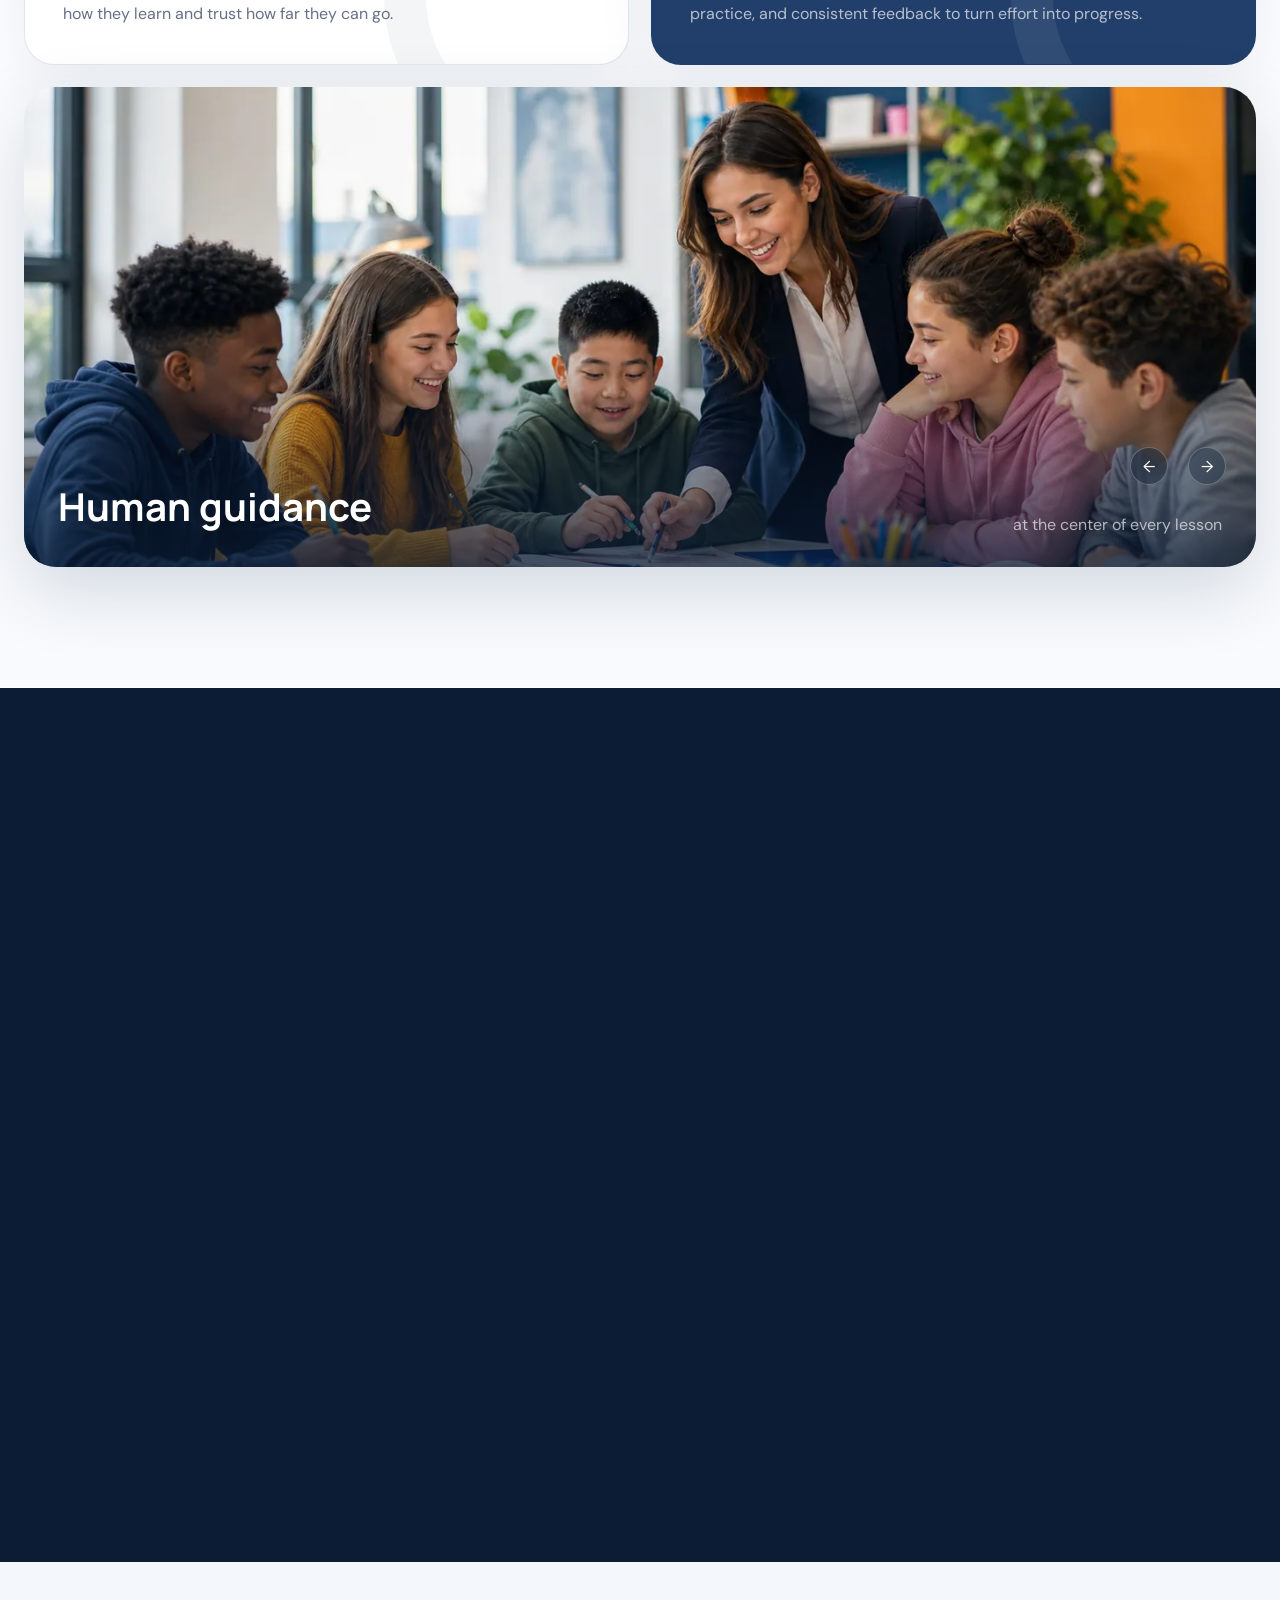
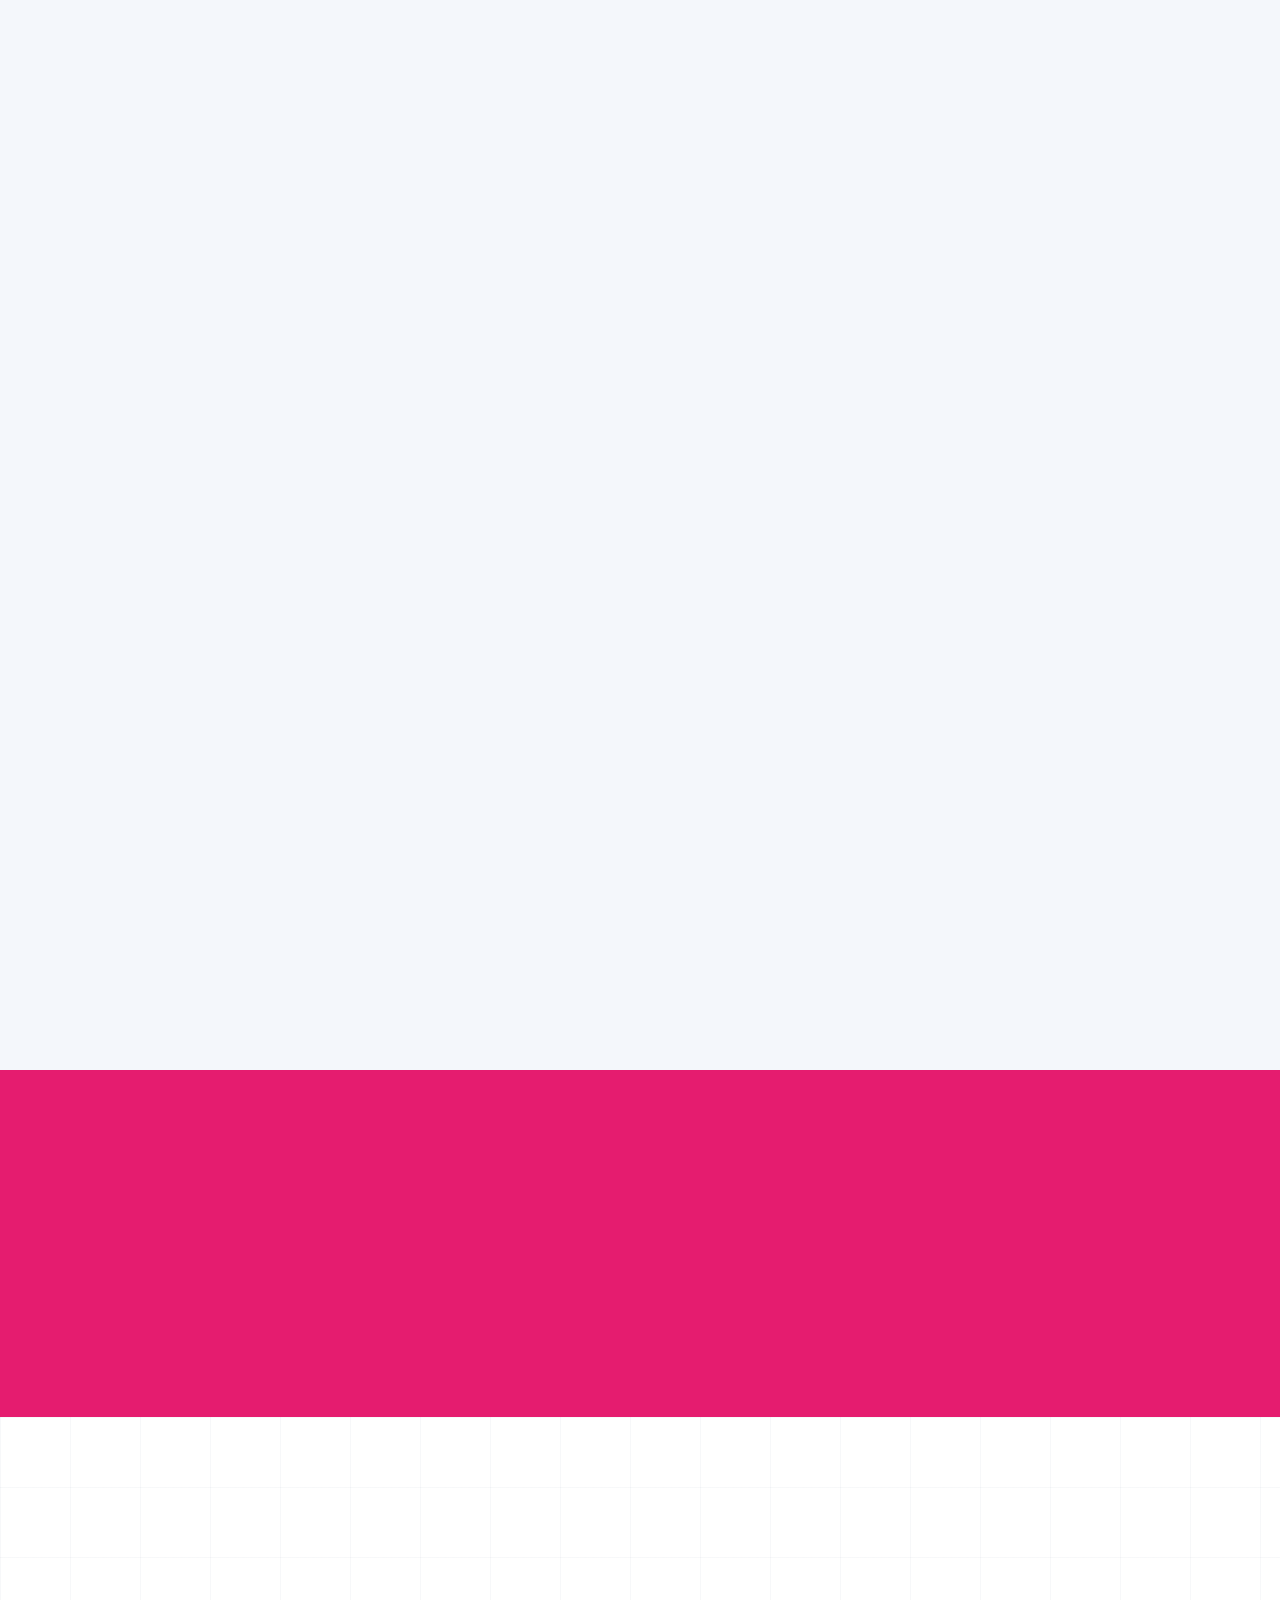
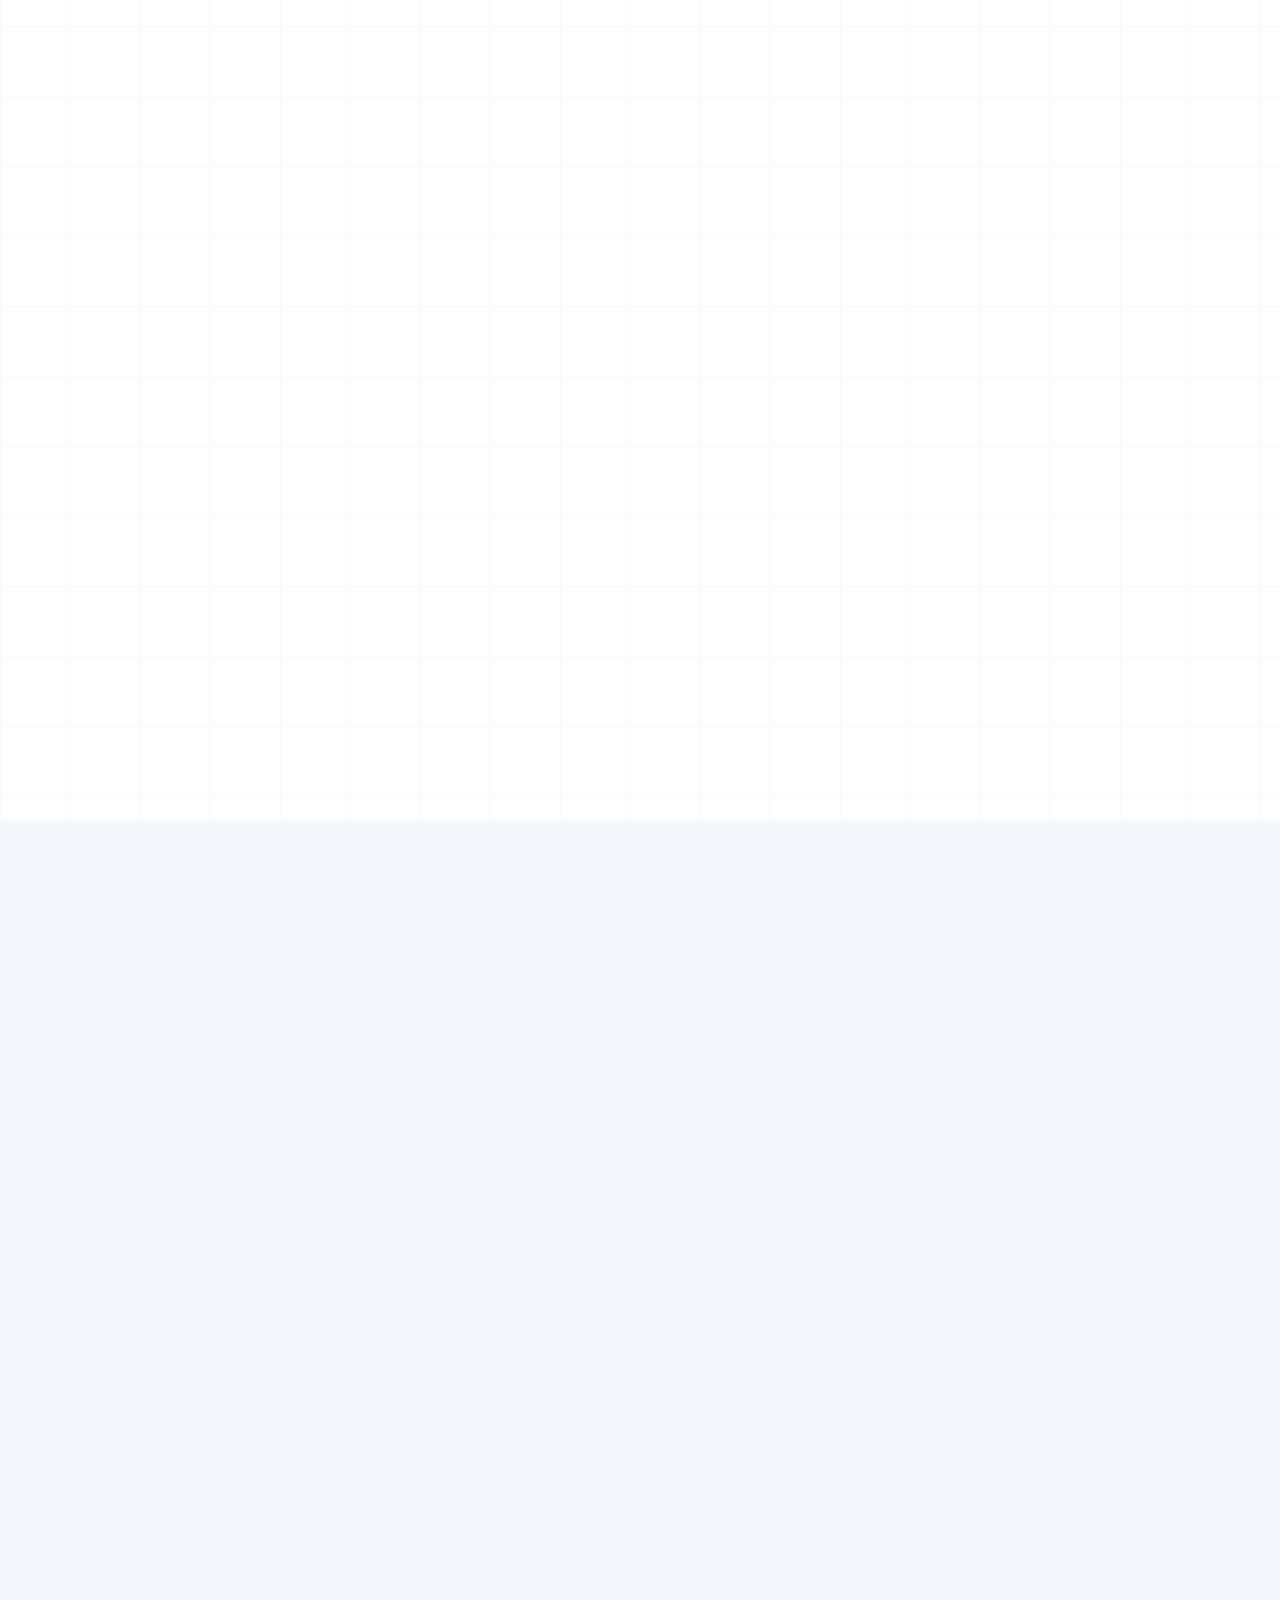
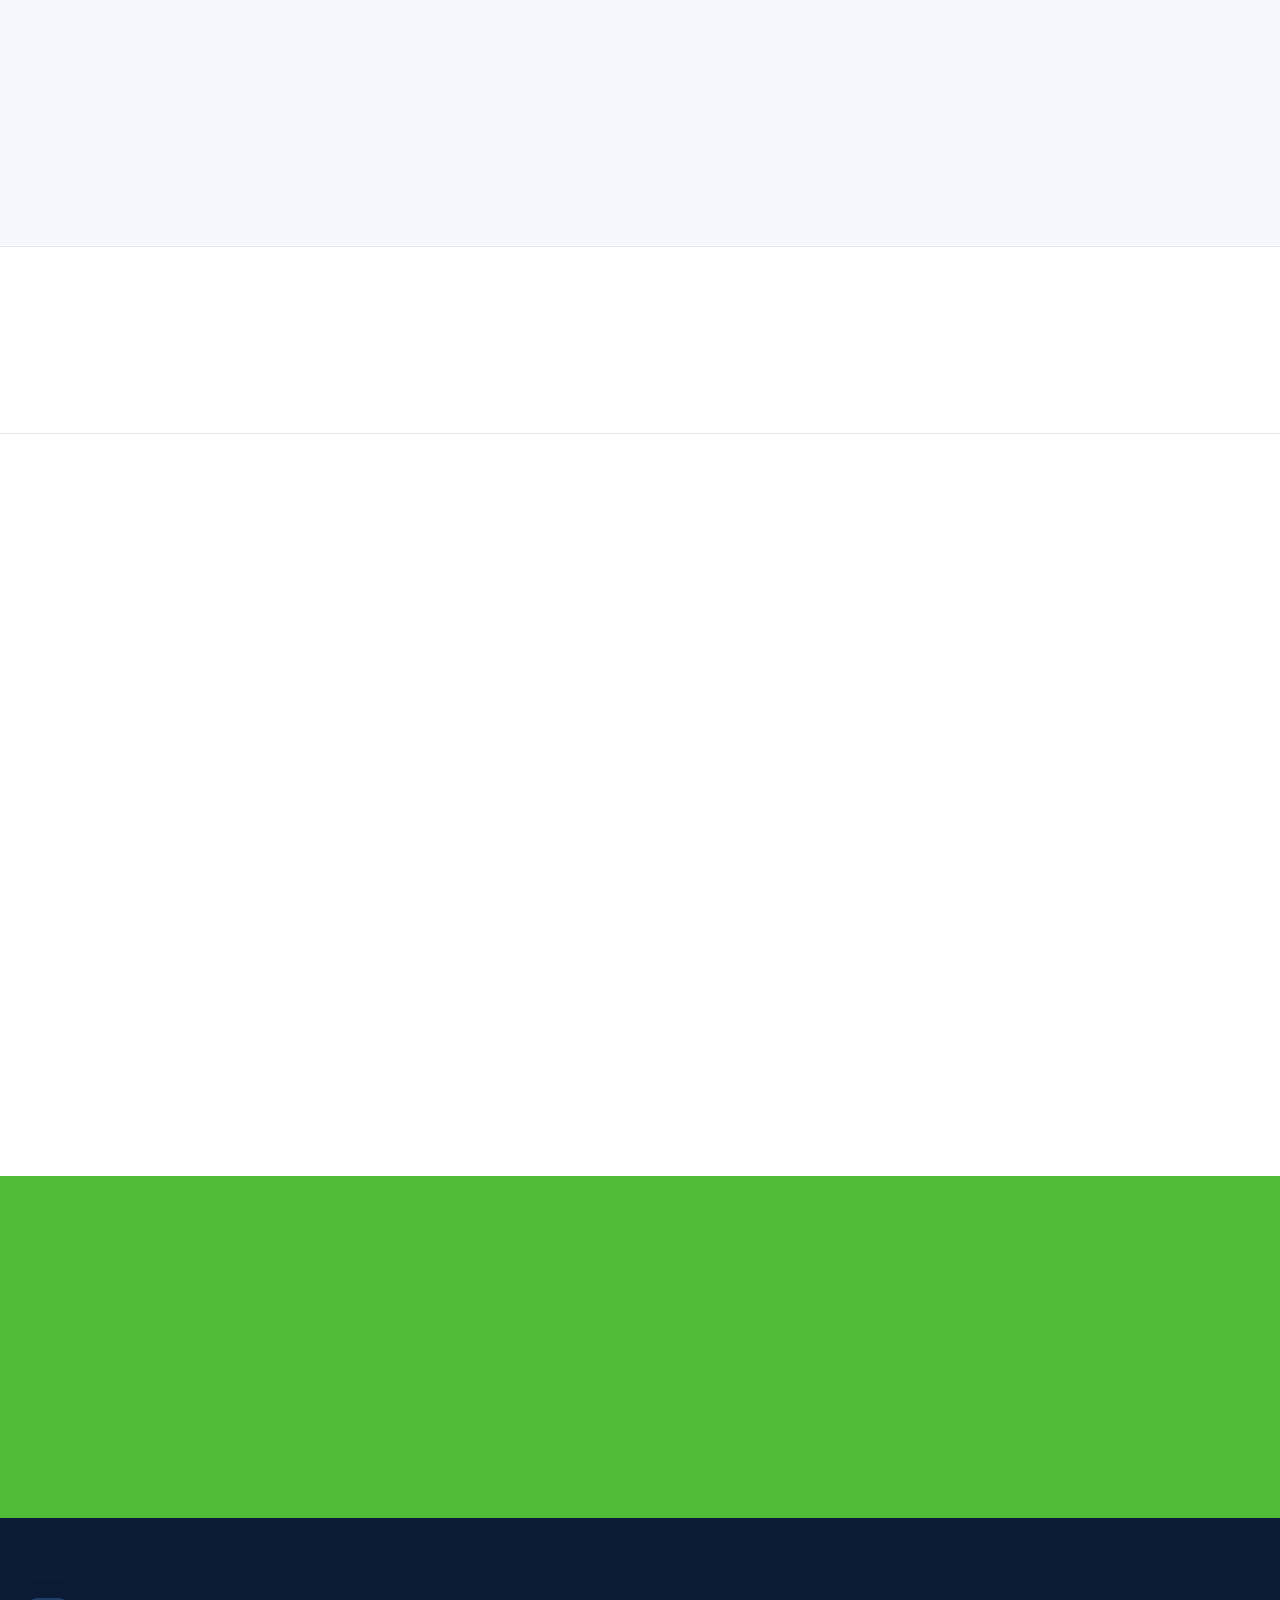
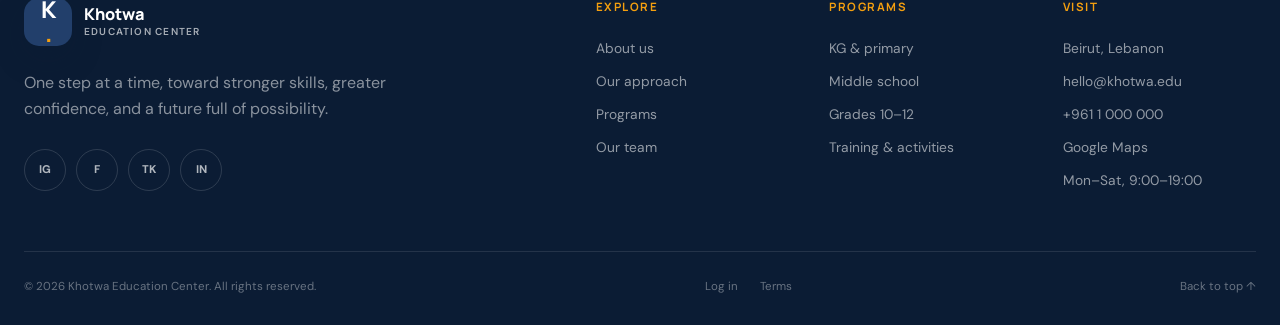
==== commit 68637a18: "6" ====
--- a/index.html
+++ b/index.html
@@ -212,12 +212,19 @@
             </div>
           </article>
 
-          <figure class="vision-photo" data-reveal>
-            <img src="assets/images/khotwa-classroom-gallery.webp" alt="Teacher guiding students through a collaborative classroom activity" width="1400" height="933" loading="lazy" decoding="async">
-            <figcaption>
+          <figure class="vision-photo vision-slideshow" data-vision-slideshow data-reveal>
+            <div class="vision-slides" data-vision-slides>
+              <img class="vision-slide is-active" src="assets/images/khotwa-classroom-gallery.webp" alt="Teacher guiding students through a collaborative classroom activity" width="1400" height="933" loading="lazy" decoding="async">
+            </div>
+            <figcaption data-vision-caption>
               <strong>Human guidance</strong>
               <span>at the center of every lesson</span>
             </figcaption>
+            <div class="vision-slider-controls" data-vision-controls hidden>
+              <button type="button" aria-label="Previous slide" data-vision-previous>←</button>
+              <div class="vision-slider-dots" data-vision-dots></div>
+              <button type="button" aria-label="Next slide" data-vision-next>→</button>
+            </div>
           </figure>
         </div>
       </div>
@@ -380,7 +387,7 @@
 
     <section class="stats-section" aria-label="Quick statistics">
       <div class="stats-pattern" aria-hidden="true"></div>
-      <div class="section-shell stats-grid">
+      <div class="section-shell stats-grid" data-homepage-statistics>
         <div class="stats-heading" data-reveal>
           <span class="eyebrow">Khotwa in numbers</span>
           <h2>Small steps.<br>Big momentum.</h2>
@@ -412,7 +419,7 @@
           <p>Our educators bring subject expertise, thoughtful guidance, and the belief that every learner can make meaningful progress.</p>
         </div>
 
-        <div class="team-grid">
+        <div class="team-grid" data-homepage-team>
           <article class="team-card" data-reveal>
             <div class="team-portrait portrait-one">
               <span class="portrait-initials">RM</span>
@@ -482,7 +489,7 @@
           <p>A glimpse of the energy, focus, collaboration, and joy that fill our classrooms, workshops, and learning activities.</p>
         </div>
 
-        <div class="gallery-grid">
+        <div class="gallery-grid" data-homepage-gallery>
           <button class="gallery-item gallery-wide" type="button" data-image="assets/images/khotwa-classroom-gallery.webp" data-caption="Collaborative learning">
             <img src="assets/images/khotwa-classroom-gallery.webp" alt="Students learning together with their teacher" width="1400" height="933" loading="lazy" decoding="async">
             <span><b>Collaborative learning</b><i>View image ↗</i></span>
@@ -511,7 +518,7 @@
     <section class="partners-section" aria-label="Our partners">
       <div class="section-shell">
         <p>Growing through trusted partnerships</p>
-        <div class="partner-logos">
+        <div class="partner-logos" data-homepage-partners>
           <span><i class="partner-mark mark-one"></i>EduCore</span>
           <span><i class="partner-mark mark-two"></i>BrightLab</span>
           <span><i class="partner-mark mark-three"></i>Northstar</span>
@@ -590,11 +597,11 @@
           <h2>Let’s build a learning plan<br>that fits.</h2>
         </div>
         <div class="contact-actions">
-          <a class="button button-light magnetic" href="mailto:hello@khotwa.edu">
+          <a class="button button-light magnetic" href="mailto:hello@khotwa.edu" data-contact-link="primary_email">
             Book a free consultation
             <svg viewBox="0 0 24 24" aria-hidden="true"><path d="M5 12h14M13 6l6 6-6 6"/></svg>
           </a>
-          <a href="tel:+9611000000">+961 1 000 000</a>
+          <a href="tel:+9611000000" data-contact-link="primary_phone">+961 1 000 000</a>
         </div>
       </div>
     </section>
@@ -612,7 +619,7 @@
             </span>
           </a>
           <p>One step at a time, toward stronger skills, greater confidence, and a future full of possibility.</p>
-          <div class="social-links" aria-label="Social media links">
+          <div class="social-links" aria-label="Social media links" data-homepage-socials>
             <a href="#" aria-label="Instagram">ig</a>
             <a href="#" aria-label="Facebook">f</a>
             <a href="#" aria-label="TikTok">tk</a>
@@ -637,10 +644,11 @@
           </div>
           <div>
             <h3>Visit</h3>
-            <p>Beirut, Lebanon</p>
-            <a href="mailto:hello@khotwa.edu">hello@khotwa.edu</a>
-            <a href="tel:+9611000000">+961 1 000 000</a>
-            <p>Mon–Sat, 9:00–19:00</p>
+            <p data-contact-value="address">Beirut, Lebanon</p>
+            <a href="mailto:hello@khotwa.edu" data-contact-link="primary_email">hello@khotwa.edu</a>
+            <a href="tel:+9611000000" data-contact-link="primary_phone">+961 1 000 000</a>
+            <a href="https://maps.google.com/?q=Beirut%2C+Lebanon" data-contact-link="google_map">Google Maps</a>
+            <p data-contact-value="opening_hours">Mon–Sat, 9:00–19:00</p>
           </div>
         </div>
       </div>
--- a/index.css
+++ b/index.css
@@ -1107,8 +1107,25 @@
 .vision-photo::after {
   position: absolute;
   inset: 0;
+  z-index: 1;
   background: linear-gradient(0deg, rgba(10, 28, 52, 0.75), transparent 50%);
   content: "";
+}
+
+.vision-slides {
+  position: absolute;
+  inset: 0;
+}
+
+.vision-slide {
+  position: absolute;
+  inset: 0;
+  opacity: 0;
+  transition: opacity 0.75s ease, transform 0.8s var(--ease);
+}
+
+.vision-slide.is-active {
+  opacity: 1;
 }
 
 .vision-photo img {
@@ -1127,7 +1144,7 @@
   right: 34px;
   bottom: 30px;
   left: 34px;
-  z-index: 1;
+  z-index: 2;
   display: flex;
   align-items: flex-end;
   justify-content: space-between;
@@ -1141,6 +1158,49 @@
 
 .vision-photo figcaption span {
   color: rgba(255, 255, 255, 0.65);
+}
+
+.vision-slider-controls {
+  position: absolute;
+  right: 30px;
+  bottom: 82px;
+  z-index: 3;
+  display: flex;
+  align-items: center;
+  gap: 10px;
+}
+
+.vision-slider-controls > button {
+  display: grid;
+  width: 38px;
+  height: 38px;
+  place-items: center;
+  border: 1px solid rgba(255, 255, 255, 0.25);
+  border-radius: 50%;
+  color: var(--paper);
+  background: rgba(11, 28, 52, 0.36);
+  backdrop-filter: blur(10px);
+}
+
+.vision-slider-dots {
+  display: flex;
+  align-items: center;
+  gap: 7px;
+}
+
+.vision-slider-dots button {
+  width: 8px;
+  height: 8px;
+  padding: 0;
+  border: 0;
+  border-radius: 999px;
+  background: rgba(255, 255, 255, 0.45);
+  transition: width 0.25s ease, background 0.25s ease;
+}
+
+.vision-slider-dots button.is-active {
+  width: 24px;
+  background: var(--orange);
 }
 
 .approach-section {
@@ -1551,7 +1611,7 @@
 .stats-grid {
   position: relative;
   display: grid;
-  grid-template-columns: 1.3fr repeat(4, 1fr);
+  grid-template-columns: 1.3fr repeat(var(--stat-count, 4), 1fr);
   gap: 20px;
   align-items: center;
 }
@@ -1633,6 +1693,17 @@
   place-items: center;
   border-radius: 20px;
   overflow: hidden;
+}
+
+.team-portrait-image {
+  width: 100%;
+  height: 100%;
+  object-fit: cover;
+  transition: transform 0.55s var(--ease);
+}
+
+.team-card:hover .team-portrait-image {
+  transform: scale(1.05);
 }
 
 .portrait-one { background: #fce3b8; }
@@ -1925,7 +1996,8 @@
   opacity: 0.55;
 }
 
-.partner-logos span {
+.partner-logos > span,
+.partner-logos > a {
   display: inline-flex;
   align-items: center;
   gap: 10px;
@@ -1936,10 +2008,23 @@
   transition: filter 0.25s ease, opacity 0.25s ease, transform 0.25s ease;
 }
 
-.partner-logos span:hover {
+.partner-logos > span:hover,
+.partner-logos > a:hover {
   filter: grayscale(0);
   opacity: 1;
   transform: translateY(-3px);
+}
+
+.partner-logos img {
+  width: auto;
+  max-width: 150px;
+  height: 46px;
+  object-fit: contain;
+}
+
+.partner-logos > span > span,
+.partner-logos > a > span {
+  display: inline;
 }
 
 .partner-mark {
